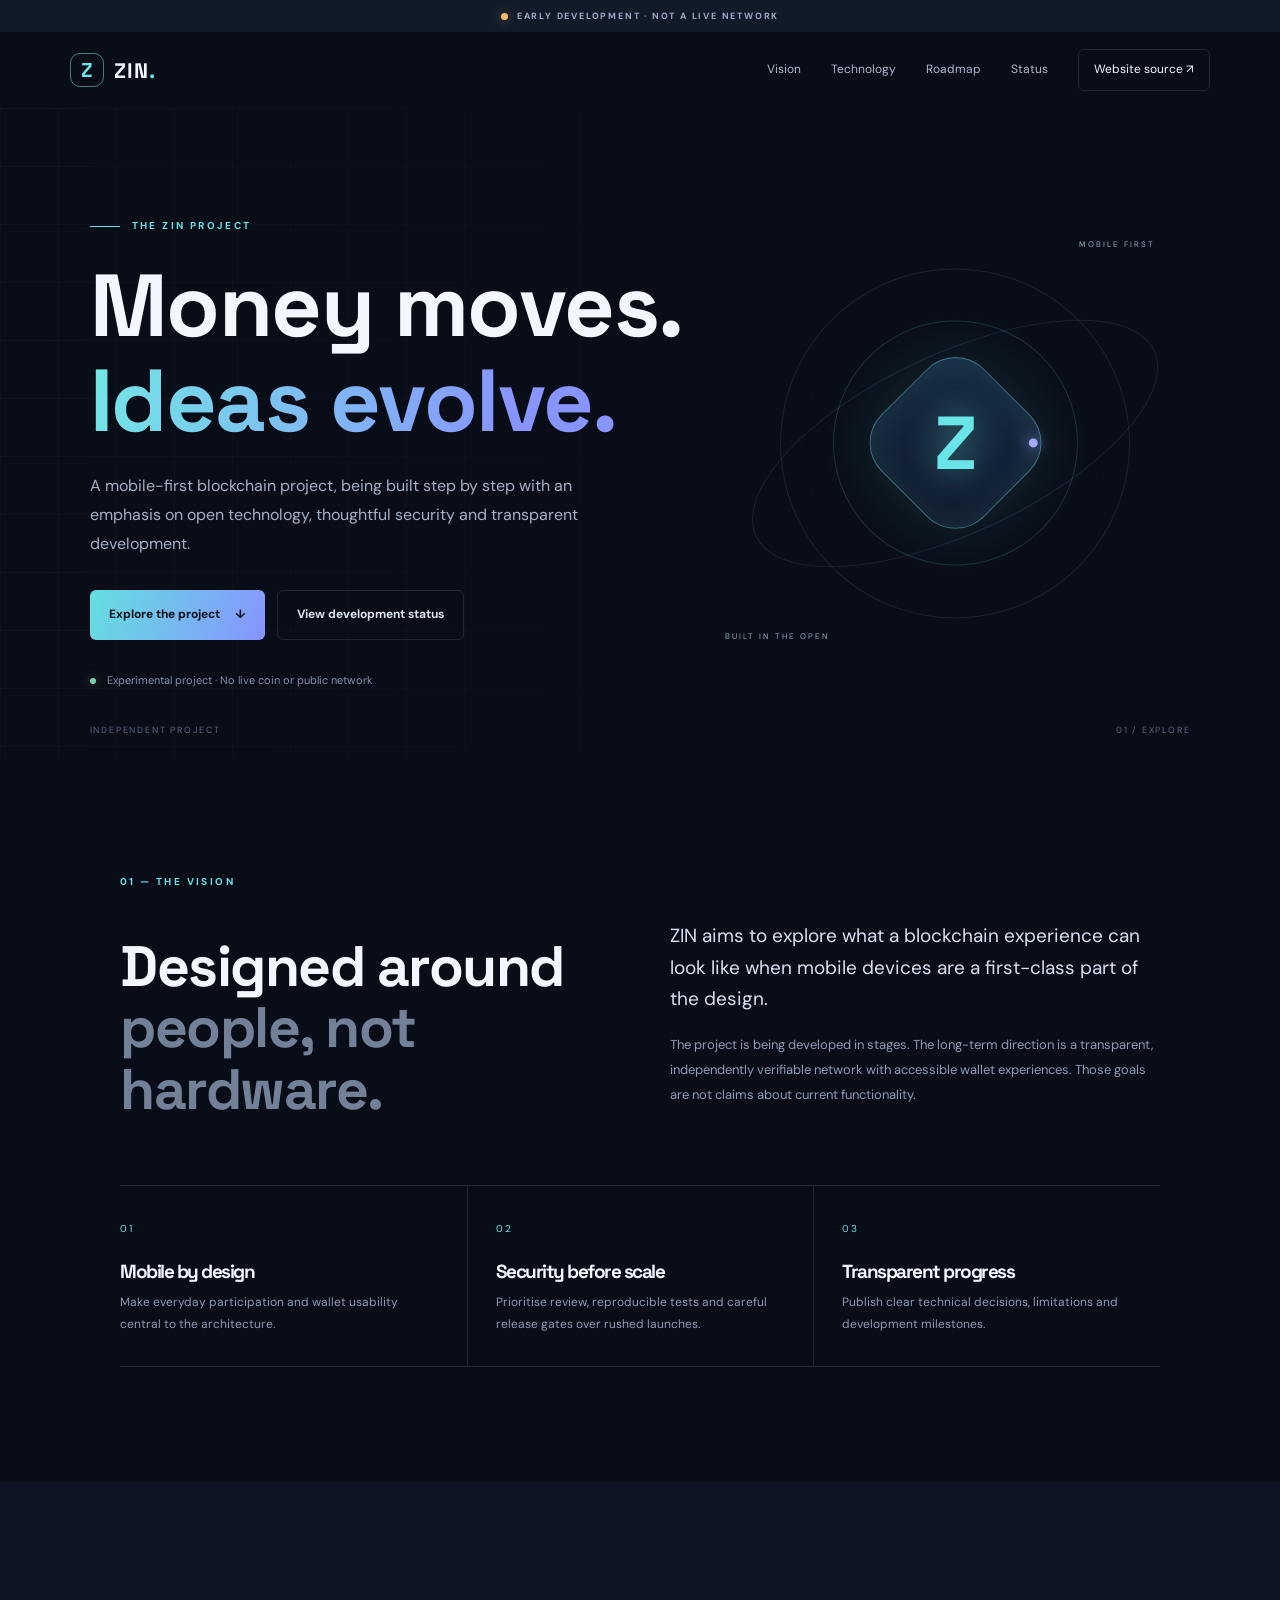
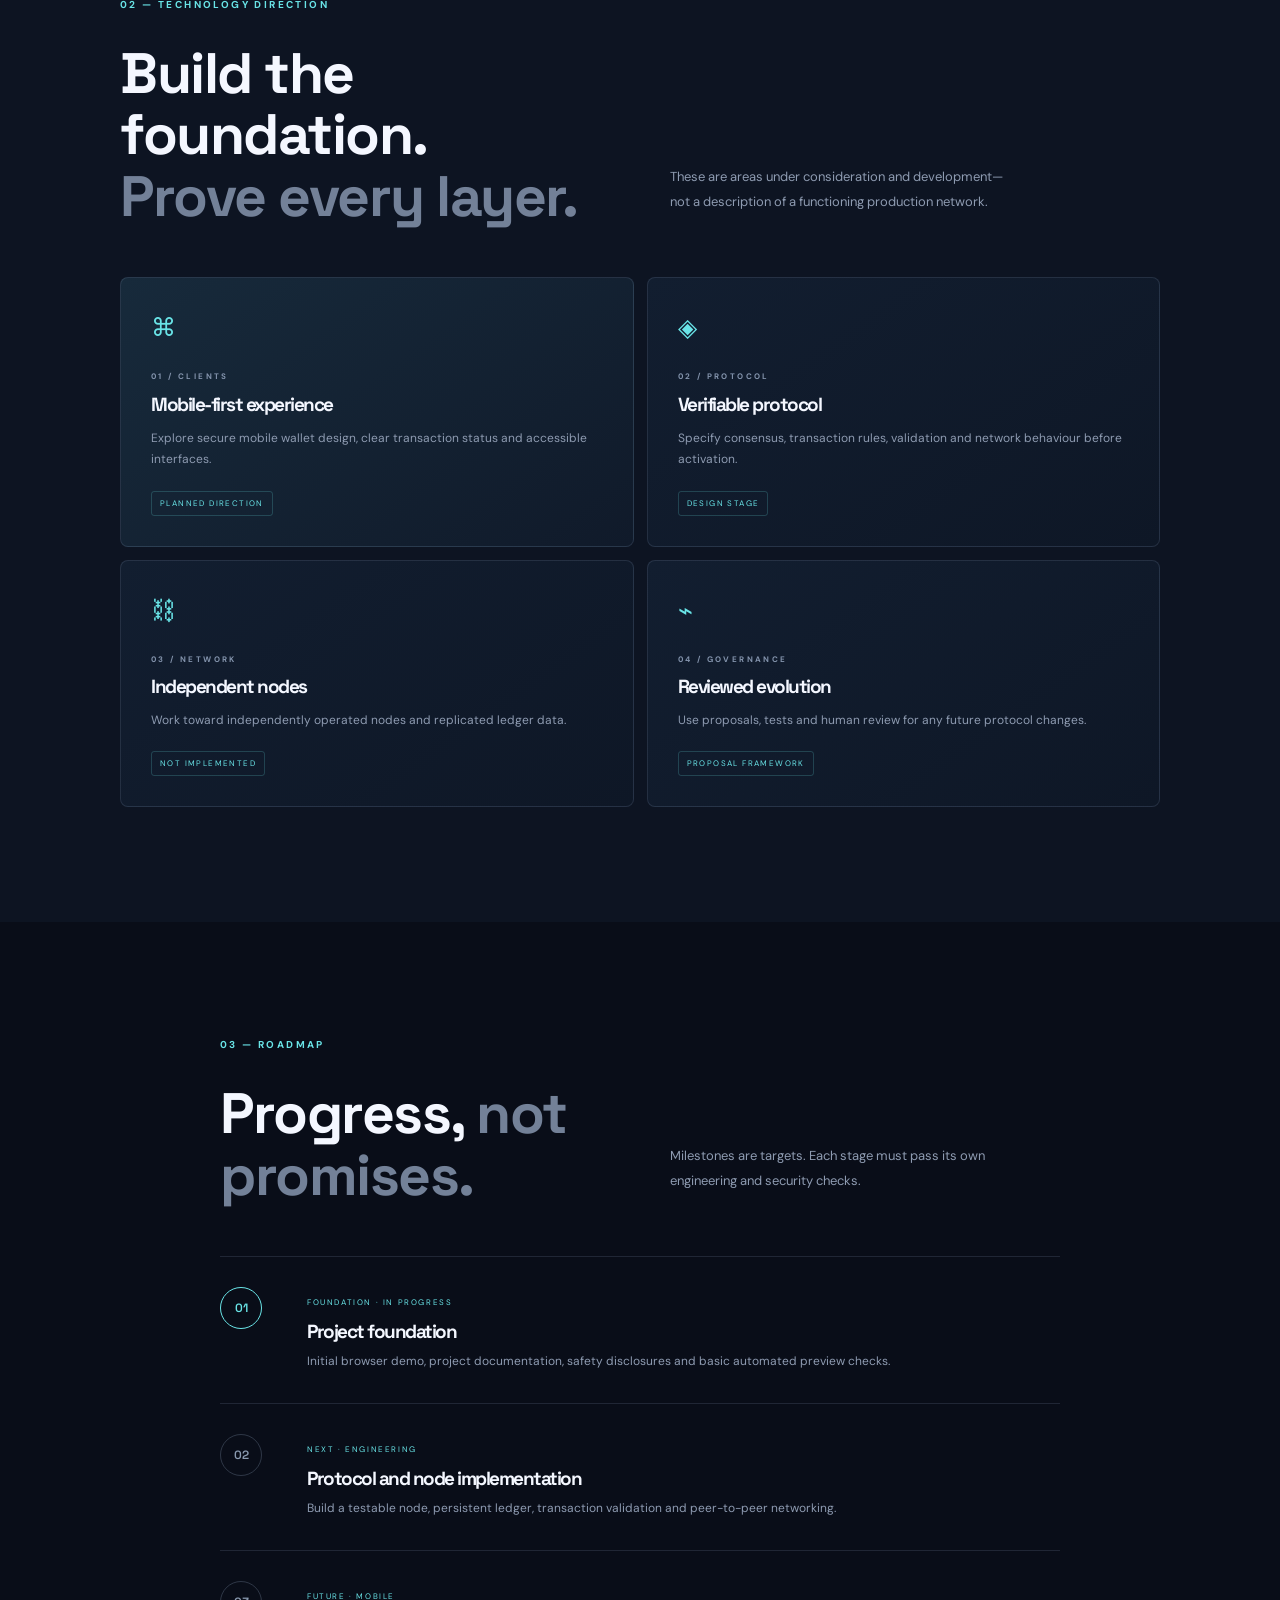
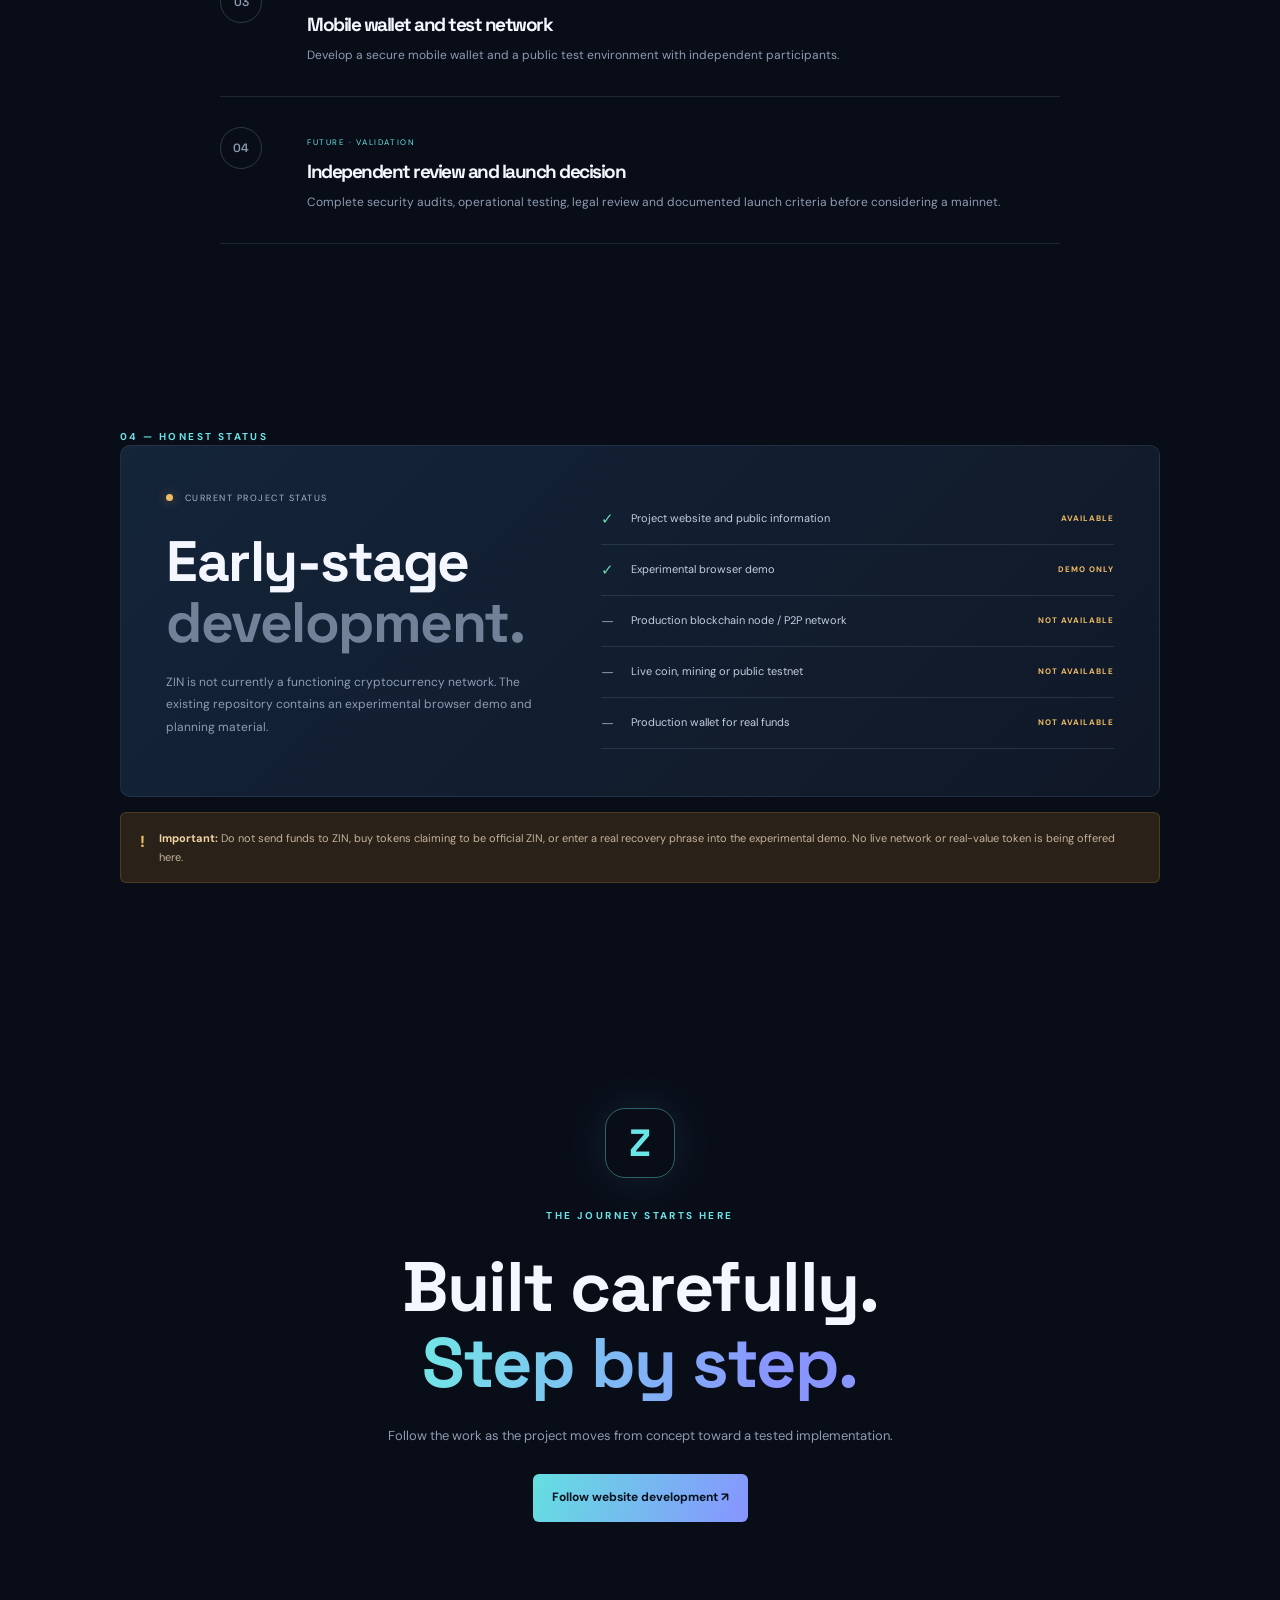
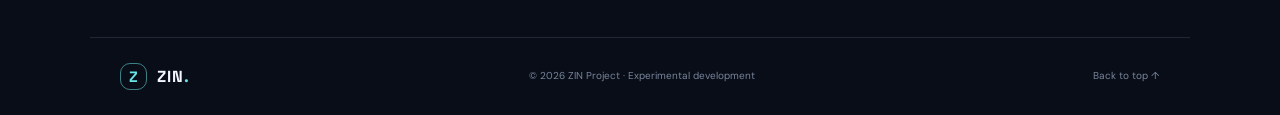
==== index.html @ 290f03d1 "Improve SEO metadata and social previews" ====
<!doctype html>
<html lang="en">
<head>
  <meta charset="utf-8">
  <meta name="viewport" content="width=device-width, initial-scale=1">
  <meta name="theme-color" content="#090d18">
  <meta name="description" content="ZIN is an experimental, mobile-first blockchain project. Explore its vision, proposed protocol direction, roadmap and development status.">
  <link rel="canonical" href="https://selvaganapathir.github.io/Zin-website/">
  <meta property="og:type" content="website">
  <meta property="og:site_name" content="ZIN Project">
  <meta property="og:title" content="ZIN — A mobile-first blockchain project">
  <meta property="og:description" content="Explore the vision, technical direction, roadmap and current development status of the experimental ZIN blockchain project.">
  <meta property="og:url" content="https://selvaganapathir.github.io/Zin-website/">
  <meta name="twitter:card" content="summary">
  <meta name="twitter:title" content="ZIN — A mobile-first blockchain project">
  <meta name="twitter:description" content="An experimental, mobile-first blockchain project built step by step with transparent development.">
  <script type="application/ld+json">
  {
    "@context": "https://schema.org",
    "@type": "WebSite",
    "name": "ZIN Project",
    "url": "https://selvaganapathir.github.io/Zin-website/",
    "description": "An experimental, mobile-first blockchain project. Explore its vision, technical direction, roadmap and development status."
  }
  </script>
  <title>ZIN — A mobile-first blockchain project</title>
  <link rel="icon" href="assets/favicon.svg" type="image/svg+xml">
  <link rel="preconnect" href="https://fonts.googleapis.com">
  <link rel="preconnect" href="https://fonts.gstatic.com" crossorigin>
  <link href="https://fonts.googleapis.com/css2?family=DM+Sans:wght@400;500;600;700&family=Space+Grotesk:wght@400;500;600;700&display=swap" rel="stylesheet">
  <link rel="stylesheet" href="styles.css">
</head>
<body>
  <div class="announcement"><span class="pulse"></span> EARLY DEVELOPMENT · NOT A LIVE NETWORK</div>
  <header class="site-header">
    <a class="brand" href="#home" aria-label="ZIN home"><span class="brand-mark">Z</span><span>ZIN<span class="brand-dot">.</span></span></a>
    <button class="menu-toggle" aria-label="Toggle navigation" aria-expanded="false">☰</button>
    <nav class="nav" aria-label="Main navigation">
      <a href="#vision">Vision</a><a href="#technology">Technology</a><a href="#roadmap">Roadmap</a><a href="#status">Status</a>
      <a class="nav-cta" href="https://github.com/selvaganapathir/Zin-website" target="_blank" rel="noopener">Website source ↗</a>
    </nav>
  </header>

  <main>
    <section class="hero" id="home">
      <div class="hero-grid"></div>
      <div class="hero-content">
        <div class="eyebrow"><span class="eyebrow-line"></span> THE ZIN PROJECT</div>
        <h1>Money moves.<br><span class="gradient-text">Ideas evolve.</span></h1>
        <p class="hero-copy">A mobile-first blockchain project, being built step by step with an emphasis on open technology, thoughtful security and transparent development.</p>
        <div class="hero-actions"><a class="button button-primary" href="#vision">Explore the project <span>↓</span></a><a class="button button-ghost" href="#status">View development status</a></div>
        <div class="hero-note"><span class="status-dot"></span> Experimental project · No live coin or public network</div>
      </div>
      <div class="hero-art" aria-hidden="true">
        <div class="orbit orbit-one"></div><div class="orbit orbit-two"></div><div class="orbit orbit-three"></div>
        <div class="core"><span>Z</span><i></i></div>
        <div class="orbit-label label-top">MOBILE FIRST</div><div class="orbit-label label-bottom">BUILT IN THE OPEN</div>
      </div>
      <div class="hero-bottom"><span>INDEPENDENT PROJECT</span><span>01 / EXPLORE</span></div>
    </section>

    <section class="intro section" id="vision">
      <div class="section-kicker">01 — THE VISION</div>
      <div class="intro-layout"><h2>Designed around<br><span class="muted">people, not hardware.</span></h2><div><p class="lead">ZIN aims to explore what a blockchain experience can look like when mobile devices are a first-class part of the design.</p><p class="body-copy">The project is being developed in stages. The long-term direction is a transparent, independently verifiable network with accessible wallet experiences. Those goals are not claims about current functionality.</p></div></div>
      <div class="principles">
        <article class="principle"><span class="number">01</span><h3>Mobile by design</h3><p>Make everyday participation and wallet usability central to the architecture.</p></article>
        <article class="principle"><span class="number">02</span><h3>Security before scale</h3><p>Prioritise review, reproducible tests and careful release gates over rushed launches.</p></article>
        <article class="principle"><span class="number">03</span><h3>Transparent progress</h3><p>Publish clear technical decisions, limitations and development milestones.</p></article>
      </div>
    </section>

    <section class="technology section" id="technology">
      <div class="section-kicker">02 — TECHNOLOGY DIRECTION</div>
      <div class="section-heading"><h2>Build the foundation.<br><span class="muted">Prove every layer.</span></h2><p>These are areas under consideration and development—not a description of a functioning production network.</p></div>
      <div class="tech-grid">
        <article class="tech-card tech-feature"><div class="card-icon">⌘</div><div class="card-tag">01 / CLIENTS</div><h3>Mobile-first experience</h3><p>Explore secure mobile wallet design, clear transaction status and accessible interfaces.</p><span class="card-status">PLANNED DIRECTION</span></article>
        <article class="tech-card"><div class="card-icon">◈</div><div class="card-tag">02 / PROTOCOL</div><h3>Verifiable protocol</h3><p>Specify consensus, transaction rules, validation and network behaviour before activation.</p><span class="card-status">DESIGN STAGE</span></article>
        <article class="tech-card"><div class="card-icon">⛓</div><div class="card-tag">03 / NETWORK</div><h3>Independent nodes</h3><p>Work toward independently operated nodes and replicated ledger data.</p><span class="card-status">NOT IMPLEMENTED</span></article>
        <article class="tech-card"><div class="card-icon">⌁</div><div class="card-tag">04 / GOVERNANCE</div><h3>Reviewed evolution</h3><p>Use proposals, tests and human review for any future protocol changes.</p><span class="card-status">PROPOSAL FRAMEWORK</span></article>
      </div>
    </section>

    <section class="roadmap section" id="roadmap">
      <div class="section-kicker">03 — ROADMAP</div>
      <div class="section-heading"><h2>Progress, <span class="muted">not promises.</span></h2><p>Milestones are targets. Each stage must pass its own engineering and security checks.</p></div>
      <div class="timeline">
        <article class="milestone done"><div class="milestone-marker">01</div><div class="milestone-content"><span class="milestone-state">FOUNDATION · IN PROGRESS</span><h3>Project foundation</h3><p>Initial browser demo, project documentation, safety disclosures and basic automated preview checks.</p></div></article>
        <article class="milestone"><div class="milestone-marker">02</div><div class="milestone-content"><span class="milestone-state">NEXT · ENGINEERING</span><h3>Protocol and node implementation</h3><p>Build a testable node, persistent ledger, transaction validation and peer-to-peer networking.</p></div></article>
        <article class="milestone"><div class="milestone-marker">03</div><div class="milestone-content"><span class="milestone-state">FUTURE · MOBILE</span><h3>Mobile wallet and test network</h3><p>Develop a secure mobile wallet and a public test environment with independent participants.</p></div></article>
        <article class="milestone"><div class="milestone-marker">04</div><div class="milestone-content"><span class="milestone-state">FUTURE · VALIDATION</span><h3>Independent review and launch decision</h3><p>Complete security audits, operational testing, legal review and documented launch criteria before considering a mainnet.</p></div></article>
      </div>
    </section>

    <section class="status-section section" id="status">
      <div class="section-kicker">04 — HONEST STATUS</div>
      <div class="status-panel"><div><div class="status-label"><span class="status-dot"></span> CURRENT PROJECT STATUS</div><h2>Early-stage<br><span class="muted">development.</span></h2><p>ZIN is not currently a functioning cryptocurrency network. The existing repository contains an experimental browser demo and planning material.</p></div><div class="status-list"><div><span class="status-icon yes">✓</span><span>Project website and public information</span><b>AVAILABLE</b></div><div><span class="status-icon yes">✓</span><span>Experimental browser demo</span><b>DEMO ONLY</b></div><div><span class="status-icon no">—</span><span>Production blockchain node / P2P network</span><b>NOT AVAILABLE</b></div><div><span class="status-icon no">—</span><span>Live coin, mining or public testnet</span><b>NOT AVAILABLE</b></div><div><span class="status-icon no">—</span><span>Production wallet for real funds</span><b>NOT AVAILABLE</b></div></div></div>
      <div class="warning"><span>!</span><p><strong>Important:</strong> Do not send funds to ZIN, buy tokens claiming to be official ZIN, or enter a real recovery phrase into the experimental demo. No live network or real-value token is being offered here.</p></div>
    </section>

    <section class="closing section"><div class="closing-orb">Z</div><div class="section-kicker">THE JOURNEY STARTS HERE</div><h2>Built carefully.<br><span class="gradient-text">Step by step.</span></h2><p>Follow the work as the project moves from concept toward a tested implementation.</p><a class="button button-primary" href="https://github.com/selvaganapathir/Zin-website" target="_blank" rel="noopener">Follow website development ↗</a></section>
  </main>
  <footer class="footer"><a class="brand" href="#home"><span class="brand-mark">Z</span><span>ZIN<span class="brand-dot">.</span></span></a><span>© <span id="year"></span> ZIN Project · Experimental development</span><a href="#home">Back to top ↑</a></footer>
  <script src="script.js"></script>
</body>
</html>
---- styles.css ----
:root{--bg:#090d18;--panel:#101827;--panel2:#131f31;--text:#f4f7ff;--muted:#8e9bb1;--line:rgba(172,193,226,.14);--cyan:#69e4e7;--blue:#7b8dff;--font:'DM Sans',sans-serif;--display:'Space Grotesk',sans-serif}*{box-sizing:border-box}html{scroll-behavior:smooth;scroll-padding-top:90px}body{margin:0;background:var(--bg);color:var(--text);font-family:var(--font);line-height:1.6}a{color:inherit;text-decoration:none}.announcement{height:32px;display:flex;justify-content:center;align-items:center;gap:9px;background:#101b2a;color:#9eacc2;font-size:9px;letter-spacing:1.8px;font-weight:700}.pulse,.status-dot{display:inline-block;width:7px;height:7px;border-radius:50%;background:#f0bd65;box-shadow:0 0 12px #f0bd6570}.site-header{height:76px;max-width:1200px;margin:auto;padding:0 30px;display:flex;align-items:center;justify-content:space-between;position:relative;z-index:5}.brand{display:flex;align-items:center;gap:10px;font:700 21px var(--display);letter-spacing:1px}.brand-mark{display:grid;place-items:center;width:34px;height:34px;border:1px solid #69e4e788;border-radius:10px;color:var(--cyan);font-size:20px}.brand-dot{color:var(--cyan)}.nav{display:flex;align-items:center;gap:30px;font-size:12px;color:#aeb9cb}.nav a:hover,.footer a:hover{color:var(--cyan)}.nav .nav-cta{border:1px solid var(--line);padding:10px 15px;border-radius:6px;color:var(--text)}.menu-toggle{display:none;background:none;border:0;color:white;font-size:24px}.hero{min-height:650px;max-width:1440px;margin:auto;padding:110px max(7vw,35px) 70px;position:relative;overflow:hidden;display:flex;align-items:center}.hero-grid{position:absolute;inset:0;background-image:linear-gradient(rgba(117,145,188,.045) 1px,transparent 1px),linear-gradient(90deg,rgba(117,145,188,.045) 1px,transparent 1px);background-size:58px 58px;mask-image:linear-gradient(to right,black,transparent 85%)}.hero-content{position:relative;z-index:2;max-width:610px}.eyebrow,.section-kicker,.card-tag{font-size:10px;letter-spacing:2.4px;font-weight:700;color:var(--cyan)}.eyebrow{display:flex;align-items:center;gap:12px}.eyebrow-line{width:30px;height:1px;background:var(--cyan)}h1,h2,h3,p{margin-top:0}h1,h2,h3{font-family:var(--display);line-height:1.08;letter-spacing:-1.5px}h1{font-size:clamp(54px,7vw,88px);margin:24px 0}.gradient-text{background:linear-gradient(100deg,#72e7e5,#8995ff 80%);-webkit-background-clip:text;background-clip:text;color:transparent}.hero-copy{max-width:510px;color:#a5b1c4;font-size:16px;line-height:1.8}.hero-actions{display:flex;gap:12px;flex-wrap:wrap;margin:32px 0}.button{display:inline-flex;align-items:center;gap:15px;padding:14px 19px;border-radius:6px;font-size:12px;font-weight:700;transition:.2s}.button-primary{background:linear-gradient(110deg,#64dfe0,#8794ff);color:#07111d}.button-primary:hover{transform:translateY(-2px);box-shadow:0 9px 30px #68e1e533}.button-ghost{border:1px solid var(--line);color:#dce5f4}.hero-note{color:#8290a7;font-size:11px}.hero-note .status-dot{width:6px;height:6px;margin-right:8px;background:#71d7ad}.hero-art{position:absolute;width:470px;height:470px;right:7%;top:50%;transform:translateY(-48%);display:grid;place-items:center}.orbit{position:absolute;border:1px solid #7e9ac326;border-radius:50%;transform:rotate(-25deg)}.orbit-one{width:440px;height:180px}.orbit-two{width:350px;height:350px}.orbit-three{width:245px;height:245px;border-color:#6ce1e52b}.core{width:145px;height:145px;border-radius:40px;display:grid;place-items:center;background:linear-gradient(145deg,#172b43,#101a2b);border:1px solid #79e6e766;box-shadow:0 0 80px #5adfe526,inset 0 0 35px #6bdce21b;transform:rotate(45deg)}.core span{font:700 75px var(--display);color:var(--cyan);transform:rotate(-45deg);text-shadow:0 0 35px #69e4e788}.core i{position:absolute;width:9px;height:9px;border-radius:50%;background:#a5aaff;right:12px;top:12px;box-shadow:0 0 15px #a5aaff}.orbit-label{position:absolute;font-size:8px;letter-spacing:2px;color:#8eabc0}.label-top{top:30px;right:35px}.label-bottom{bottom:35px;left:5px}.hero-bottom{position:absolute;bottom:22px;left:7%;right:7%;display:flex;justify-content:space-between;color:#58677e;font-size:9px;letter-spacing:1.8px}.section{max-width:1100px;margin:auto;padding:115px 30px}.intro-layout,.section-heading{display:grid;grid-template-columns:1fr 1fr;gap:60px;align-items:end;margin:30px 0 65px}h2{font-size:clamp(37px,5vw,57px);margin-bottom:0}.muted{color:#738198}.lead{font-size:19px;color:#d7e1f1;line-height:1.65}.body-copy,.section-heading p{font-size:13px;color:var(--muted);line-height:1.9}.principles{display:grid;grid-template-columns:repeat(3,1fr);border-top:1px solid var(--line);border-bottom:1px solid var(--line)}.principle{padding:28px 28px 30px 0}.principle+.principle{border-left:1px solid var(--line);padding-left:28px}.number{font-size:10px;color:var(--cyan);letter-spacing:2px}.principle h3,.tech-card h3,.milestone h3{font-size:19px;margin:22px 0 10px}.principle p,.tech-card p,.milestone p{font-size:12px;color:var(--muted);line-height:1.8;margin:0}.technology{max-width:none;background:#0d1422;padding-left:max(calc((100% - 1040px)/2),30px);padding-right:max(calc((100% - 1040px)/2),30px)}.tech-grid{display:grid;grid-template-columns:repeat(2,1fr);gap:13px}.tech-card{padding:30px;background:linear-gradient(145deg,#121e30,#0e1726);border:1px solid var(--line);border-radius:8px;min-height:225px}.tech-feature{background:linear-gradient(145deg,#172a3b,#101a2a)}.card-icon{font-size:25px;color:var(--cyan);margin-bottom:22px}.card-tag{font-size:8px;color:#8494ad}.tech-card h3{margin:12px 0}.card-status{display:inline-block;margin-top:20px;font-size:8px;letter-spacing:1.4px;color:var(--cyan);border:1px solid #69e4e733;padding:5px 8px;border-radius:3px}.roadmap{max-width:900px}.section-heading{margin-bottom:50px}.section-heading p{max-width:340px}.timeline{border-top:1px solid var(--line)}.milestone{display:grid;grid-template-columns:65px 1fr;gap:22px;padding:30px 0;border-bottom:1px solid var(--line)}.milestone-marker{width:42px;height:42px;border:1px solid #66758c66;border-radius:50%;display:grid;place-items:center;font:600 12px var(--display);color:#8a9ab0}.milestone.done .milestone-marker{border-color:#69e4e7;color:var(--cyan)}.milestone-state{font-size:8px;letter-spacing:1.6px;color:var(--cyan)}.milestone h3{margin:9px 0}.status-section{padding-top:70px}.status-panel{display:grid;grid-template-columns:.85fr 1.15fr;gap:55px;background:linear-gradient(135deg,#142439,#101827);border:1px solid #8aa5c222;border-radius:10px;padding:45px}.status-label{font-size:9px;letter-spacing:1.5px;color:#a9b6ca}.status-label .status-dot{background:#f0bd65;margin-right:8px}.status-panel h2{margin:25px 0 17px}.status-panel p{font-size:12px;color:var(--muted);line-height:1.9}.status-list{align-self:center}.status-list>div{display:grid;grid-template-columns:20px 1fr auto;align-items:center;gap:10px;padding:13px 0;border-bottom:1px solid var(--line);font-size:11px;color:#c3cee0}.status-list b{font-size:8px;letter-spacing:1px;color:#f0bd65}.status-icon{font-size:15px}.status-icon.yes{color:#71d7ad}.status-icon.no{color:#8290a7}.warning{display:flex;gap:14px;align-items:flex-start;margin-top:15px;padding:16px 19px;background:#2a2118;border:1px solid #d6a65b33;border-radius:6px}.warning>span{color:#f0bd65;font-weight:700}.warning p{font-size:11px;color:#c4b39a;margin:0;line-height:1.7}.warning strong{color:#f1d4a4}.closing{text-align:center;padding-top:110px;padding-bottom:115px;position:relative;overflow:hidden}.closing-orb{width:70px;height:70px;border:1px solid #69e4e766;border-radius:20px;display:grid;place-items:center;margin:0 auto 30px;font:700 38px var(--display);color:var(--cyan);box-shadow:0 0 55px #69e4e71c}.closing h2{font-size:clamp(45px,6vw,70px);margin:25px 0}.closing p{color:var(--muted);font-size:13px;margin-bottom:28px}.footer{border-top:1px solid var(--line);max-width:1100px;margin:auto;padding:25px 30px;display:flex;justify-content:space-between;align-items:center;color:#78869b;font-size:10px}.footer .brand{color:var(--text);font-size:16px}.footer .brand-mark{width:27px;height:27px;font-size:15px}
@media(max-width:800px){.hero{min-height:660px;padding-top:90px}.hero-art{right:-180px;opacity:.38}.hero-content{max-width:570px}.intro-layout,.section-heading{grid-template-columns:1fr;gap:20px}.section-heading{align-items:start}.section-heading p{margin:0}.status-panel{grid-template-columns:1fr;gap:25px}.section{padding-top:85px;padding-bottom:85px}}
@media(max-width:600px){.site-header{height:65px;padding:0 20px}.menu-toggle{display:block}.nav{display:none;position:absolute;top:64px;left:12px;right:12px;padding:20px;background:#111b2b;border:1px solid var(--line);border-radius:8px;flex-direction:column;align-items:stretch;gap:18px}.nav.open{display:flex}.nav .nav-cta{text-align:center}.hero{min-height:630px;padding:80px 23px 65px}.hero-art{right:-250px;top:58%;opacity:.25}.hero-content{max-width:100%}h1{font-size:57px}.hero-copy{font-size:14px}.hero-actions{gap:9px}.button{padding:13px 14px;font-size:11px}.hero-bottom{left:23px;right:23px}.section{padding:75px 22px}.intro-layout{margin-bottom:40px}.principles{grid-template-columns:1fr}.principle,.principle+.principle{padding:23px 0;border-left:0;border-bottom:1px solid var(--line)}.principle:last-child{border-bottom:0}.principle h3{margin:10px 0}.tech-grid{grid-template-columns:1fr}.tech-card{min-height:0;padding:25px}.technology{padding-left:22px;padding-right:22px}.milestone{grid-template-columns:45px 1fr;gap:12px}.milestone-marker{width:36px;height:36px}.status-panel{padding:26px 20px}.status-list>div{grid-template-columns:17px 1fr;gap:8px}.status-list b{grid-column:2}.footer{padding:22px;gap:15px;flex-wrap:wrap}.footer>span{order:3;width:100%}}
@media(prefers-reduced-motion:reduce){html{scroll-behavior:auto}*,*::before,*::after{transition:none!important}}
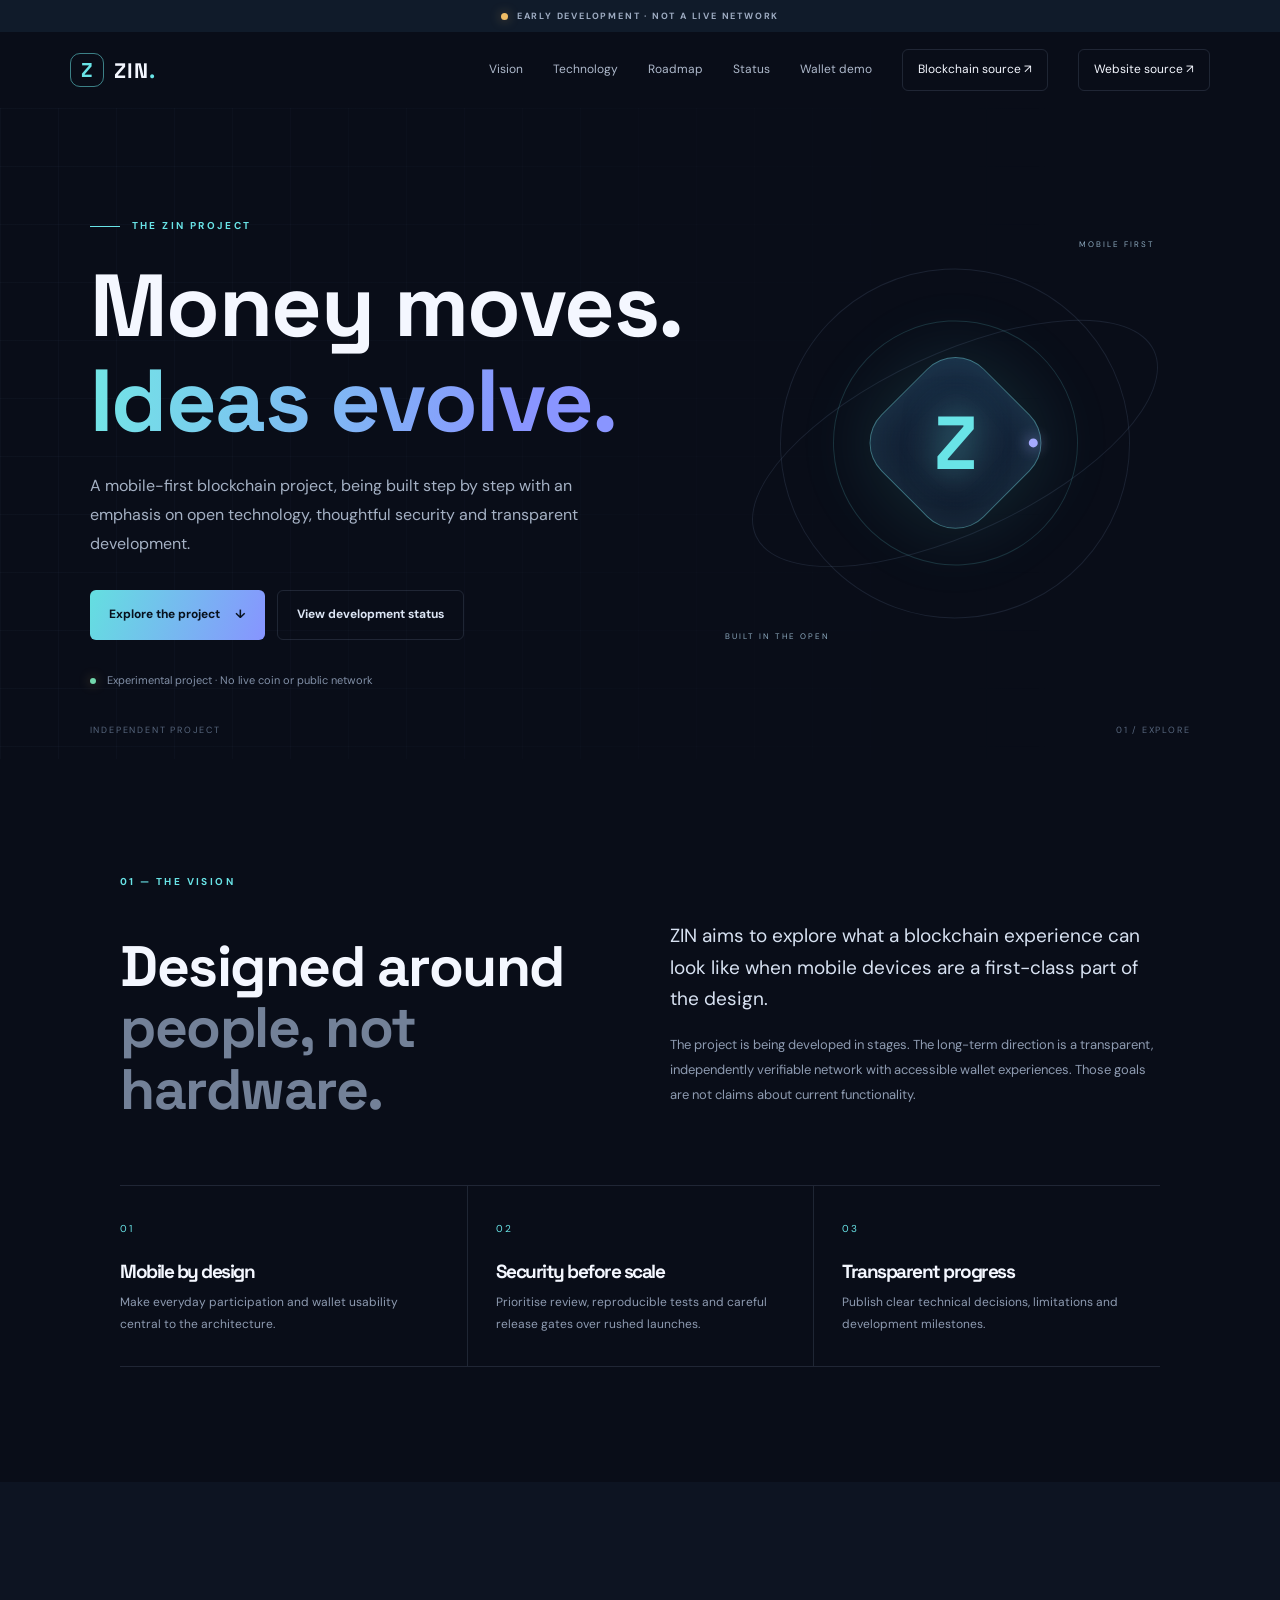
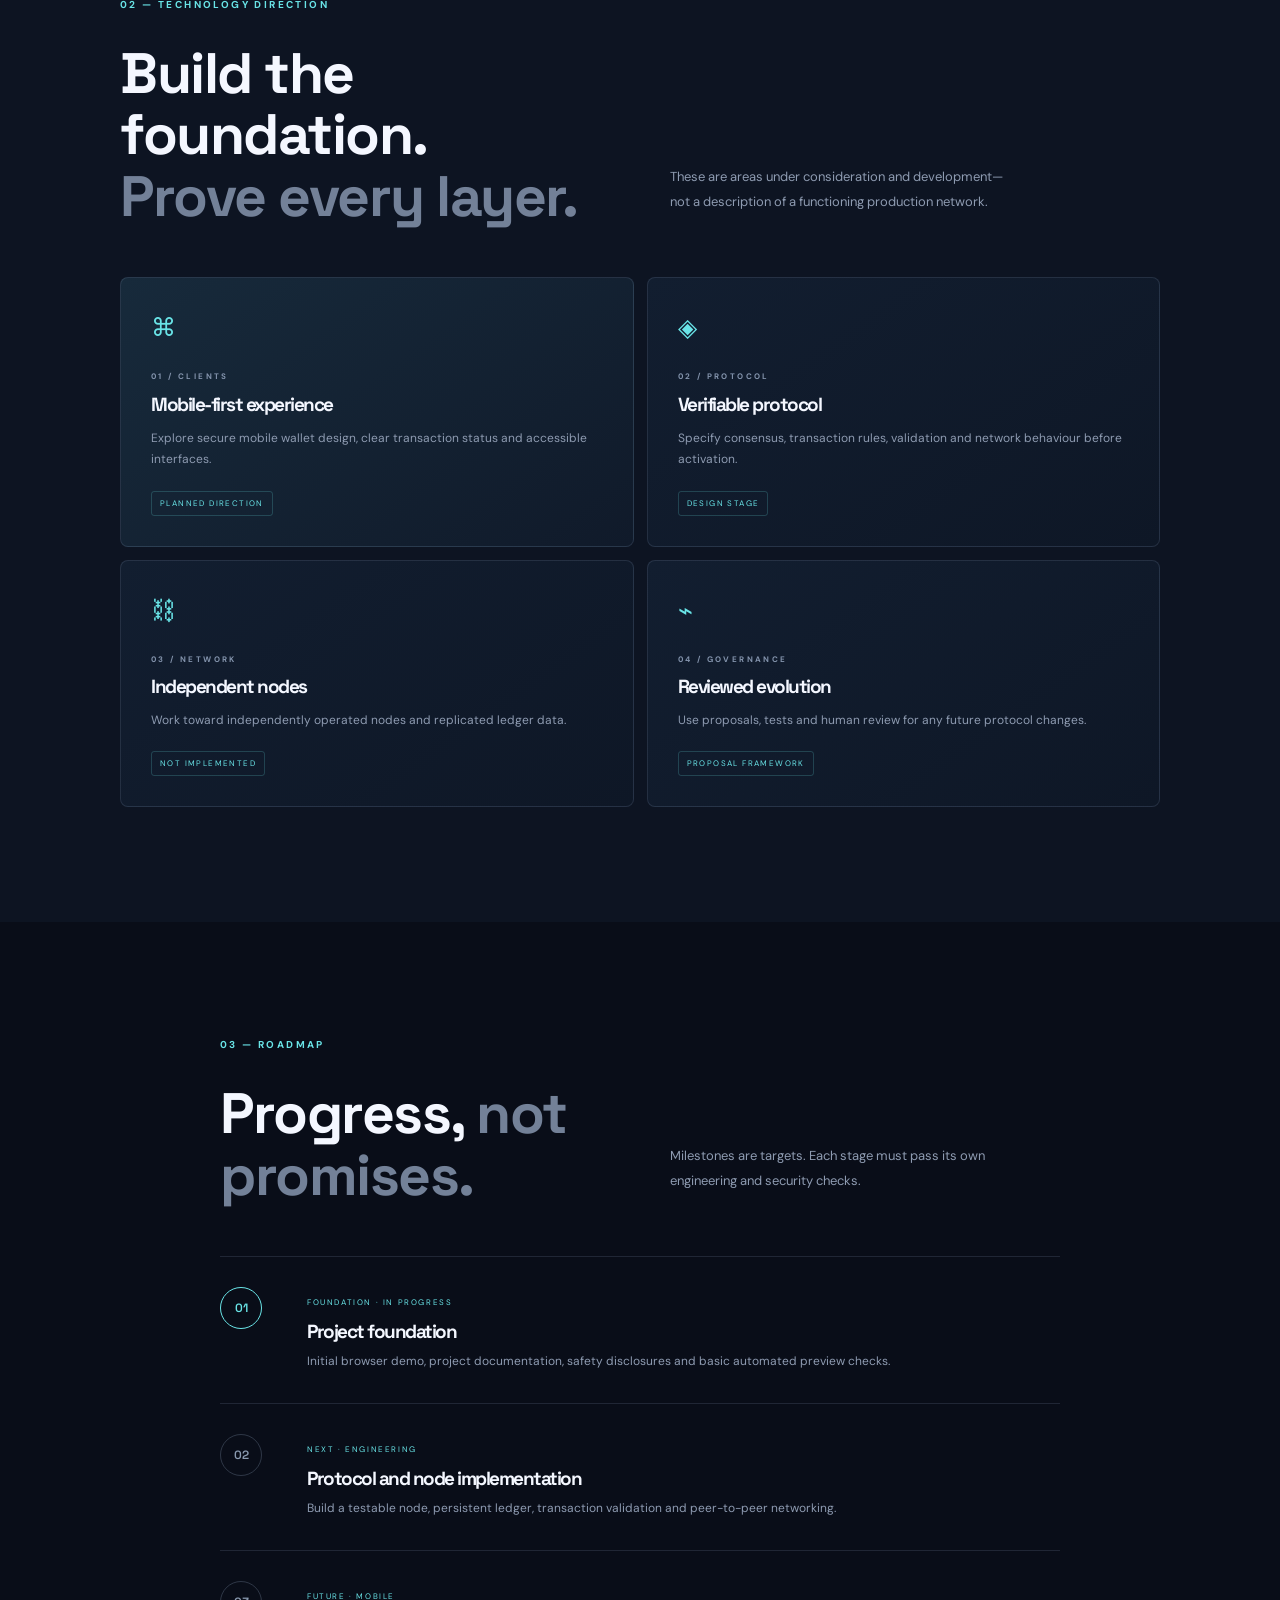
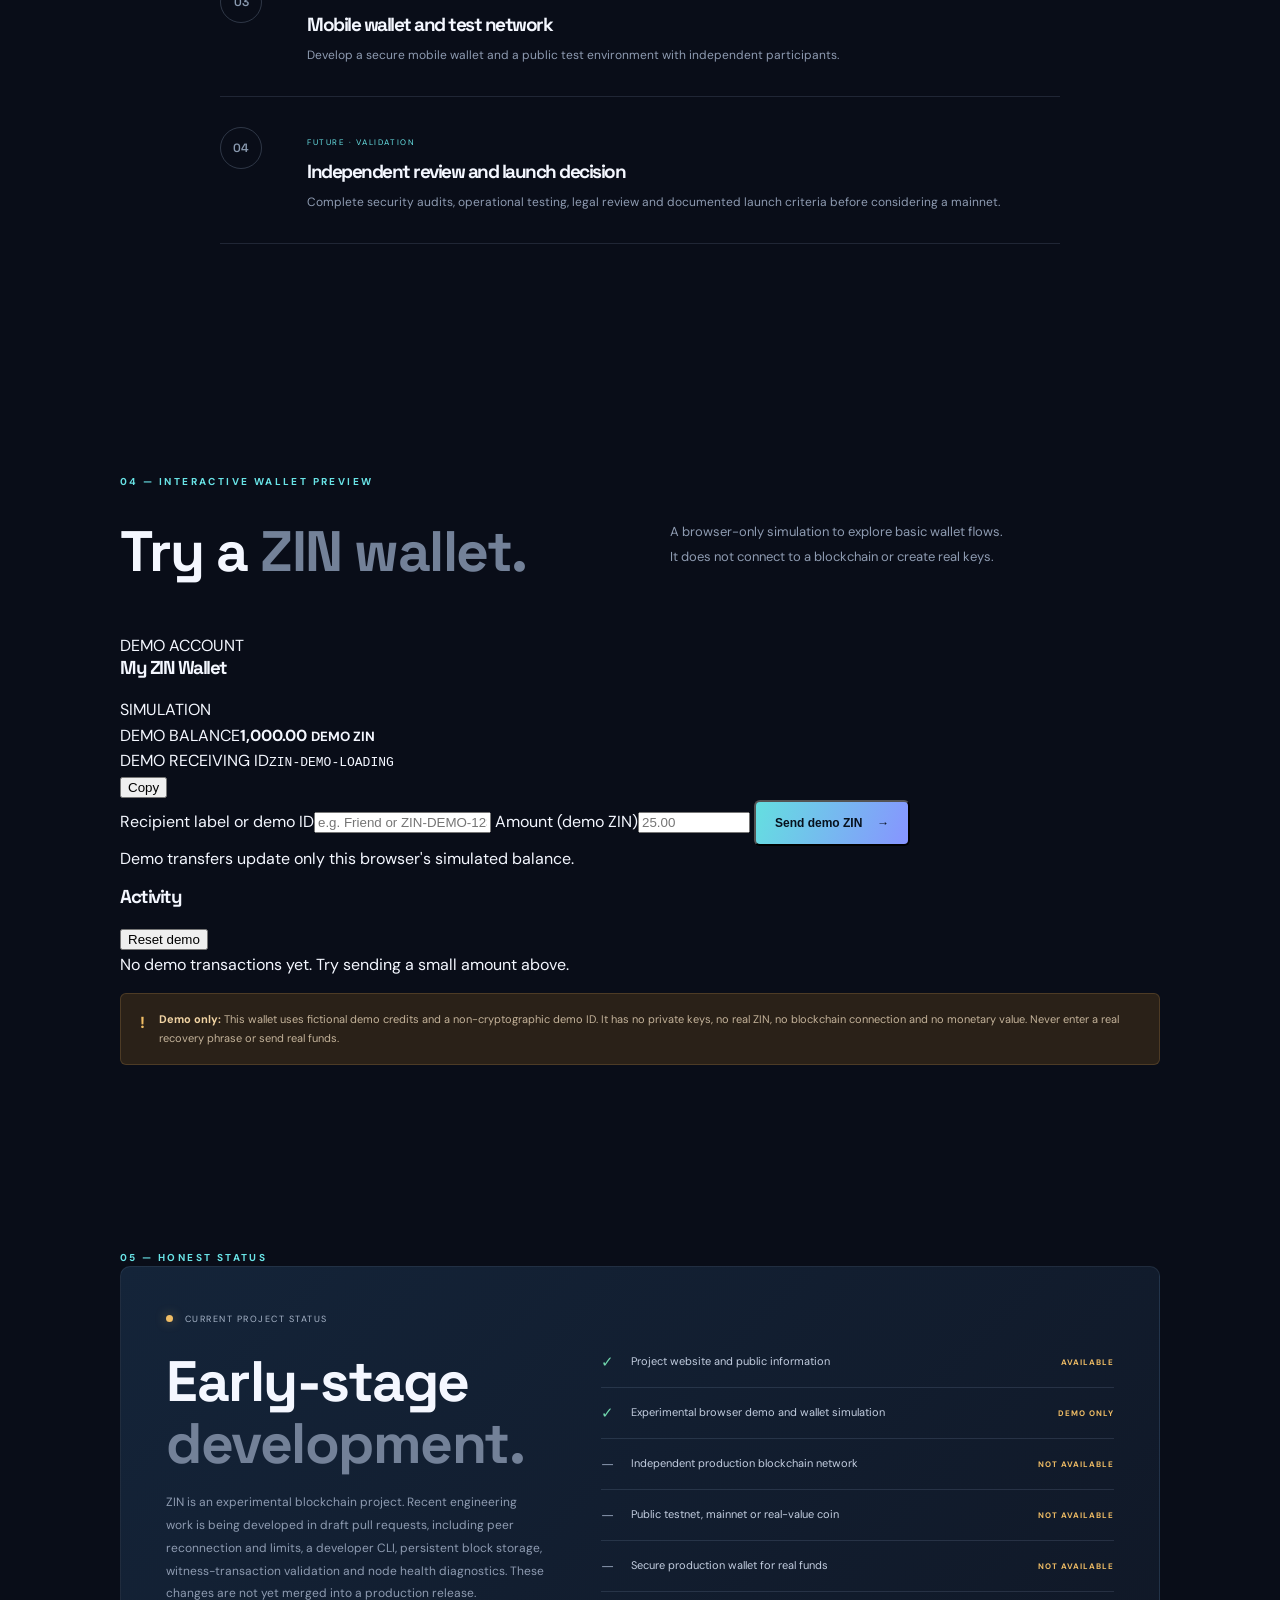
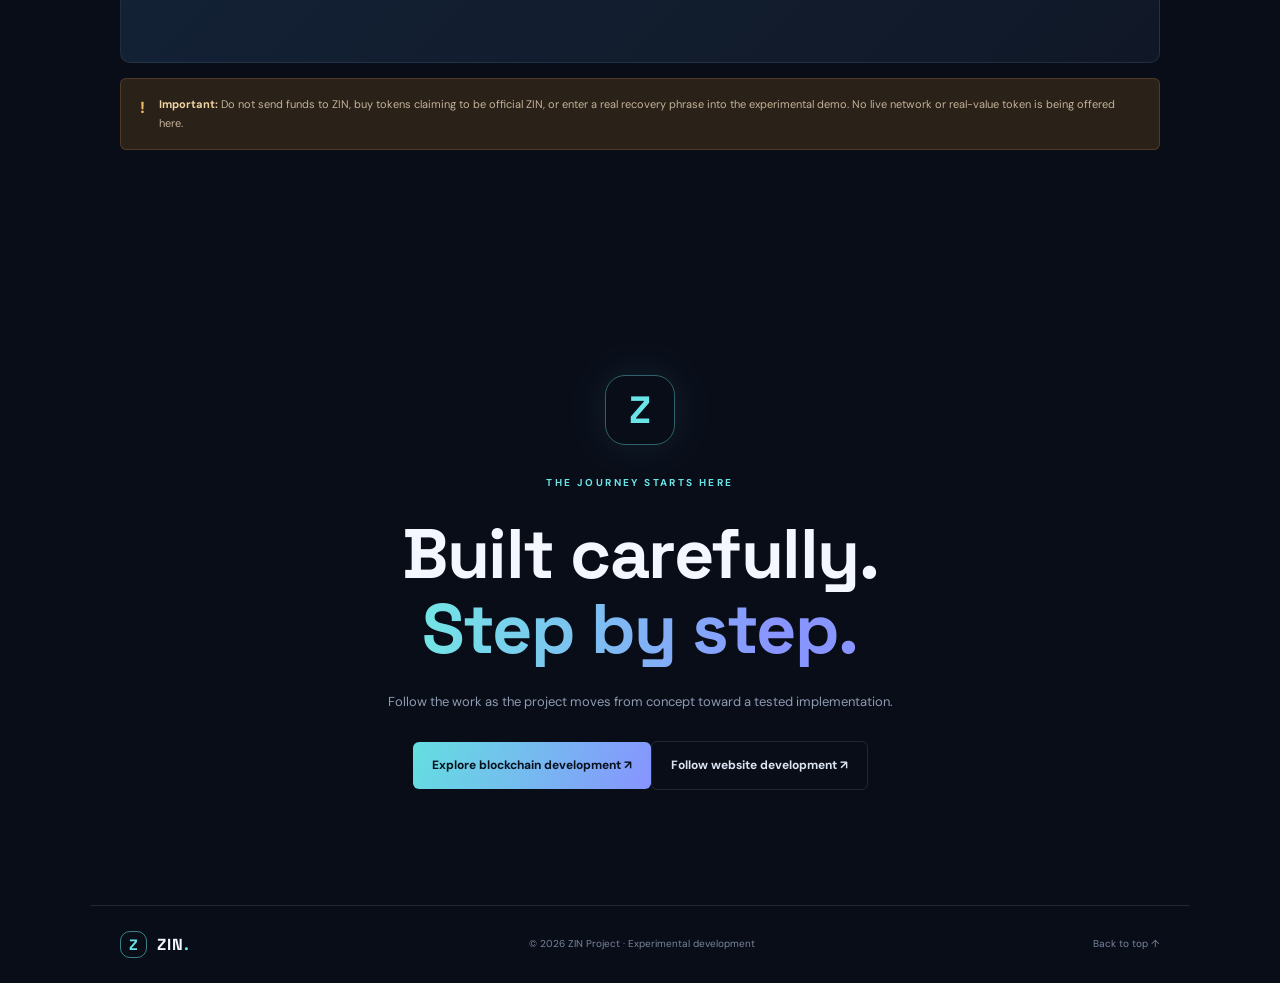
==== commit 59d683c2: "Update ZIN project status and add interactive demo wallet" ====
--- a/index.html
+++ b/index.html
@@ -36,8 +36,8 @@
     <a class="brand" href="#home" aria-label="ZIN home"><span class="brand-mark">Z</span><span>ZIN<span class="brand-dot">.</span></span></a>
     <button class="menu-toggle" aria-label="Toggle navigation" aria-expanded="false">☰</button>
     <nav class="nav" aria-label="Main navigation">
-      <a href="#vision">Vision</a><a href="#technology">Technology</a><a href="#roadmap">Roadmap</a><a href="#status">Status</a>
-      <a class="nav-cta" href="https://github.com/selvaganapathir/Zin-website" target="_blank" rel="noopener">Website source ↗</a>
+      <a href="#vision">Vision</a><a href="#technology">Technology</a><a href="#roadmap">Roadmap</a><a href="#status">Status</a><a href="#wallet">Wallet demo</a>
+      <a class="nav-cta" href="https://github.com/selvaganapathir/zin-blockchain" target="_blank" rel="noopener">Blockchain source ↗</a><a class="nav-cta" href="https://github.com/selvaganapathir/Zin-website" target="_blank" rel="noopener">Website source ↗</a>
     </nav>
   </header>
 
@@ -91,13 +91,33 @@
       </div>
     </section>
 
+    
+    <section class="wallet-section section" id="wallet">
+      <div class="section-kicker">04 — INTERACTIVE WALLET PREVIEW</div>
+      <div class="section-heading"><h2>Try a <span class="muted">ZIN wallet.</span></h2><p>A browser-only simulation to explore basic wallet flows. It does not connect to a blockchain or create real keys.</p></div>
+      <div class="wallet-shell">
+        <div class="wallet-top"><div><span class="wallet-caption">DEMO ACCOUNT</span><h3>My ZIN Wallet</h3></div><span class="demo-pill">SIMULATION</span></div>
+        <div class="wallet-balance"><span>DEMO BALANCE</span><strong id="wallet-balance">1,000.00 <small>DEMO ZIN</small></strong></div>
+        <div class="wallet-address"><div><span>DEMO RECEIVING ID</span><code id="wallet-address">ZIN-DEMO-LOADING</code></div><button type="button" id="copy-address" class="wallet-small-button">Copy</button></div>
+        <form id="wallet-send-form" class="wallet-send">
+          <label for="wallet-recipient">Recipient label or demo ID</label><input id="wallet-recipient" name="recipient" maxlength="48" placeholder="e.g. Friend or ZIN-DEMO-1234" required>
+          <label for="wallet-amount">Amount (demo ZIN)</label><input id="wallet-amount" name="amount" type="number" min="0.01" max="1000000" step="0.01" placeholder="25.00" required>
+          <button class="button button-primary wallet-send-button" type="submit">Send demo ZIN <span>→</span></button>
+          <p id="wallet-message" class="wallet-message" role="status" aria-live="polite">Demo transfers update only this browser's simulated balance.</p>
+        </form>
+        <div class="wallet-history-head"><h3>Activity</h3><button type="button" id="wallet-reset" class="wallet-small-button">Reset demo</button></div>
+        <div id="wallet-history" class="wallet-history"><p class="wallet-empty">No demo transactions yet. Try sending a small amount above.</p></div>
+      </div>
+      <div class="warning wallet-warning"><span>!</span><p><strong>Demo only:</strong> This wallet uses fictional demo credits and a non-cryptographic demo ID. It has no private keys, no real ZIN, no blockchain connection and no monetary value. Never enter a real recovery phrase or send real funds.</p></div>
+    </section>
+
     <section class="status-section section" id="status">
-      <div class="section-kicker">04 — HONEST STATUS</div>
-      <div class="status-panel"><div><div class="status-label"><span class="status-dot"></span> CURRENT PROJECT STATUS</div><h2>Early-stage<br><span class="muted">development.</span></h2><p>ZIN is not currently a functioning cryptocurrency network. The existing repository contains an experimental browser demo and planning material.</p></div><div class="status-list"><div><span class="status-icon yes">✓</span><span>Project website and public information</span><b>AVAILABLE</b></div><div><span class="status-icon yes">✓</span><span>Experimental browser demo</span><b>DEMO ONLY</b></div><div><span class="status-icon no">—</span><span>Production blockchain node / P2P network</span><b>NOT AVAILABLE</b></div><div><span class="status-icon no">—</span><span>Live coin, mining or public testnet</span><b>NOT AVAILABLE</b></div><div><span class="status-icon no">—</span><span>Production wallet for real funds</span><b>NOT AVAILABLE</b></div></div></div>
+      <div class="section-kicker">05 — HONEST STATUS</div>
+      <div class="status-panel"><div><div class="status-label"><span class="status-dot"></span> CURRENT PROJECT STATUS</div><h2>Early-stage<br><span class="muted">development.</span></h2><p>ZIN is an experimental blockchain project. Recent engineering work is being developed in draft pull requests, including peer reconnection and limits, a developer CLI, persistent block storage, witness-transaction validation and node health diagnostics. These changes are not yet merged into a production release.</p></div><div class="status-list"><div><span class="status-icon yes">✓</span><span>Project website and public information</span><b>AVAILABLE</b></div><div><span class="status-icon yes">✓</span><span>Experimental browser demo and wallet simulation</span><b>DEMO ONLY</b></div><div><span class="status-icon no">—</span><span>Independent production blockchain network</span><b>NOT AVAILABLE</b></div><div><span class="status-icon no">—</span><span>Public testnet, mainnet or real-value coin</span><b>NOT AVAILABLE</b></div><div><span class="status-icon no">—</span><span>Secure production wallet for real funds</span><b>NOT AVAILABLE</b></div></div></div>
       <div class="warning"><span>!</span><p><strong>Important:</strong> Do not send funds to ZIN, buy tokens claiming to be official ZIN, or enter a real recovery phrase into the experimental demo. No live network or real-value token is being offered here.</p></div>
     </section>
 
-    <section class="closing section"><div class="closing-orb">Z</div><div class="section-kicker">THE JOURNEY STARTS HERE</div><h2>Built carefully.<br><span class="gradient-text">Step by step.</span></h2><p>Follow the work as the project moves from concept toward a tested implementation.</p><a class="button button-primary" href="https://github.com/selvaganapathir/Zin-website" target="_blank" rel="noopener">Follow website development ↗</a></section>
+    <section class="closing section"><div class="closing-orb">Z</div><div class="section-kicker">THE JOURNEY STARTS HERE</div><h2>Built carefully.<br><span class="gradient-text">Step by step.</span></h2><p>Follow the work as the project moves from concept toward a tested implementation.</p><a class="button button-primary" href="https://github.com/selvaganapathir/zin-blockchain" target="_blank" rel="noopener">Explore blockchain development ↗</a><a class="button button-ghost" href="https://github.com/selvaganapathir/Zin-website" target="_blank" rel="noopener">Follow website development ↗</a></section>
   </main>
   <footer class="footer"><a class="brand" href="#home"><span class="brand-mark">Z</span><span>ZIN<span class="brand-dot">.</span></span></a><span>© <span id="year"></span> ZIN Project · Experimental development</span><a href="#home">Back to top ↑</a></footer>
   <script src="script.js"></script>
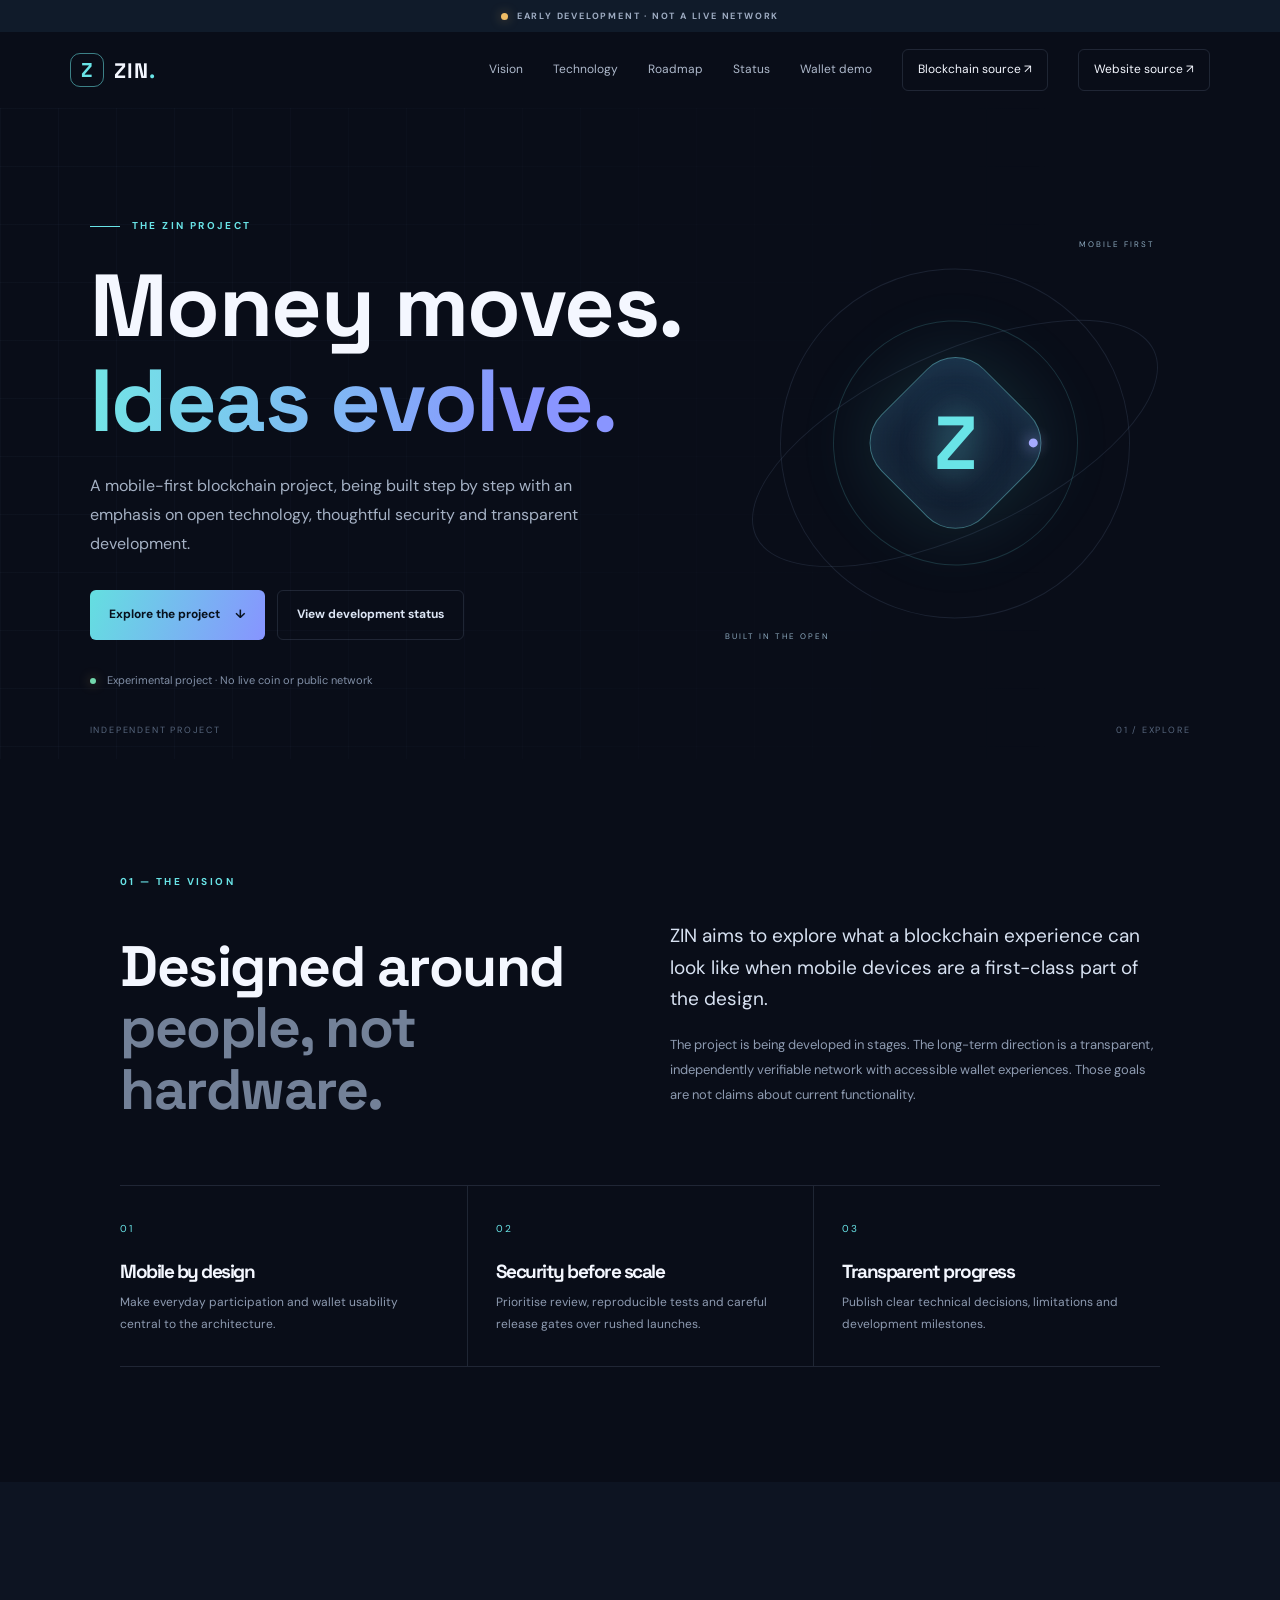
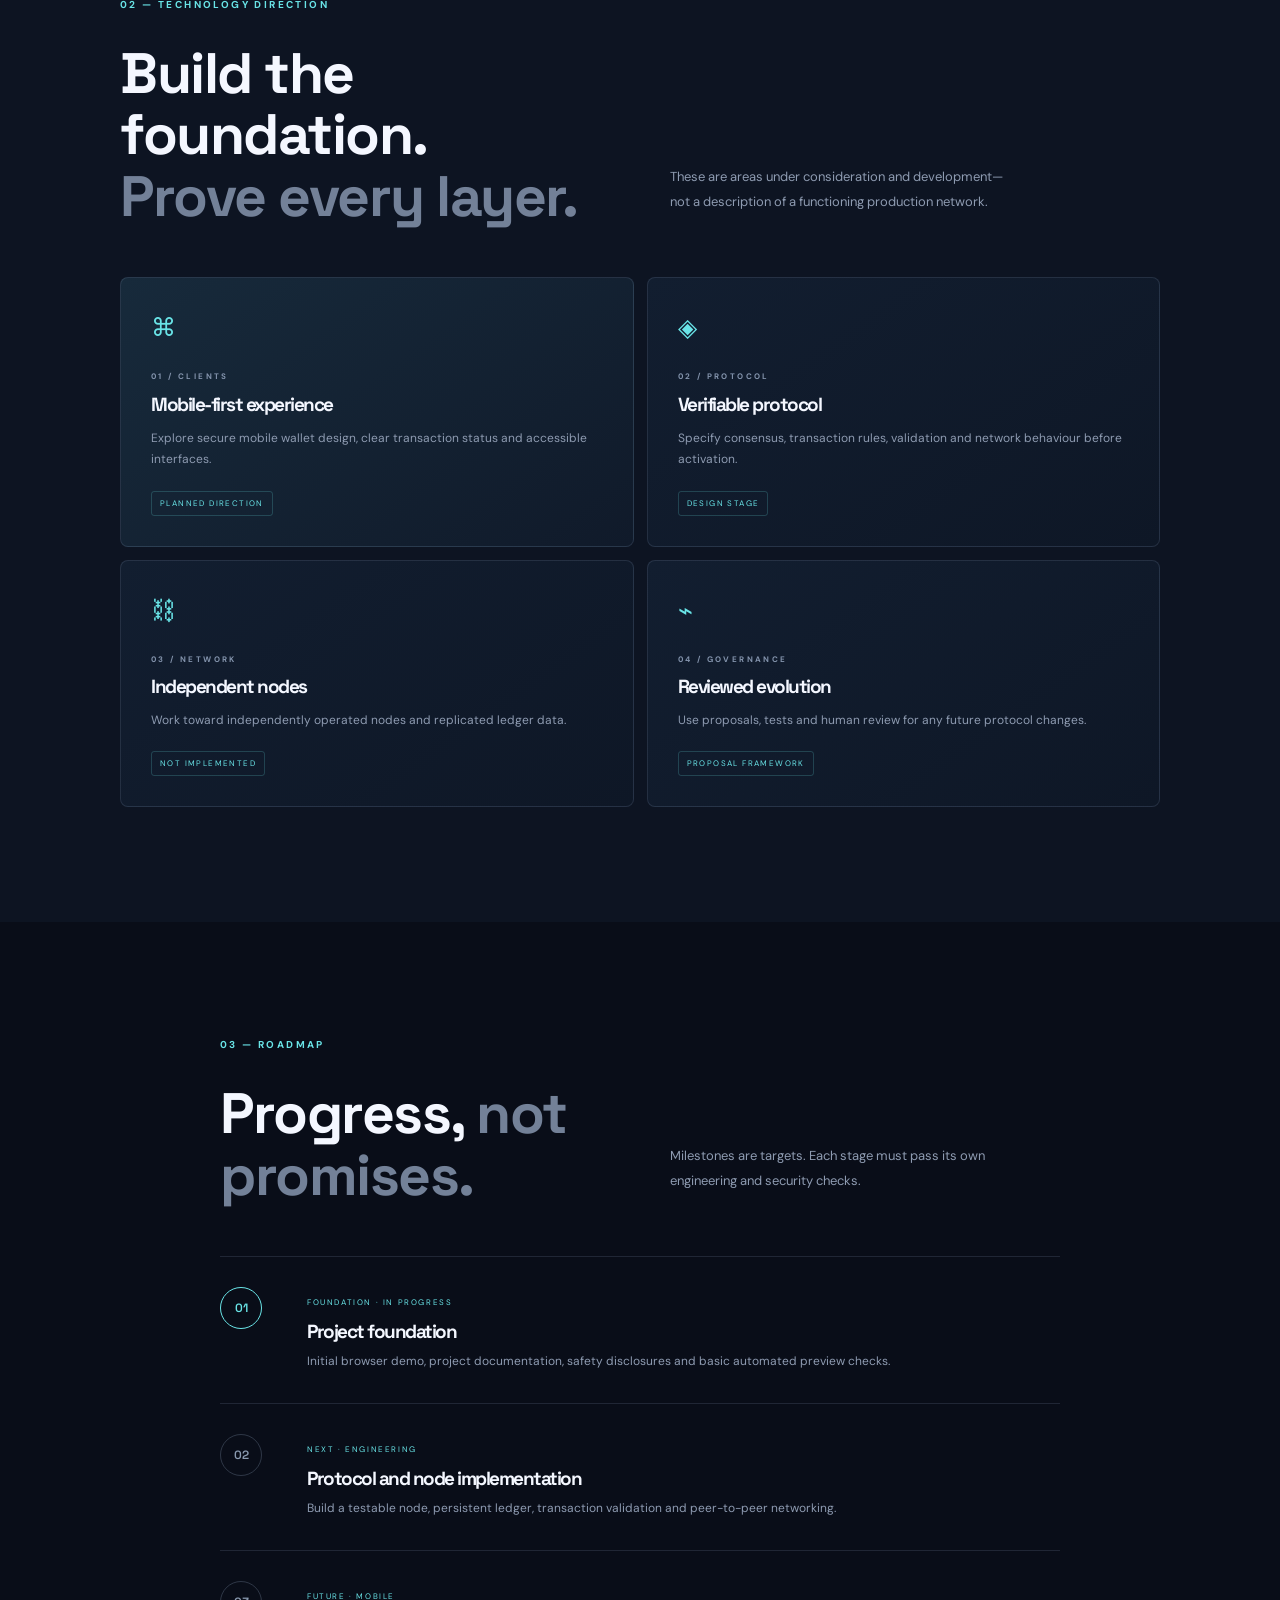
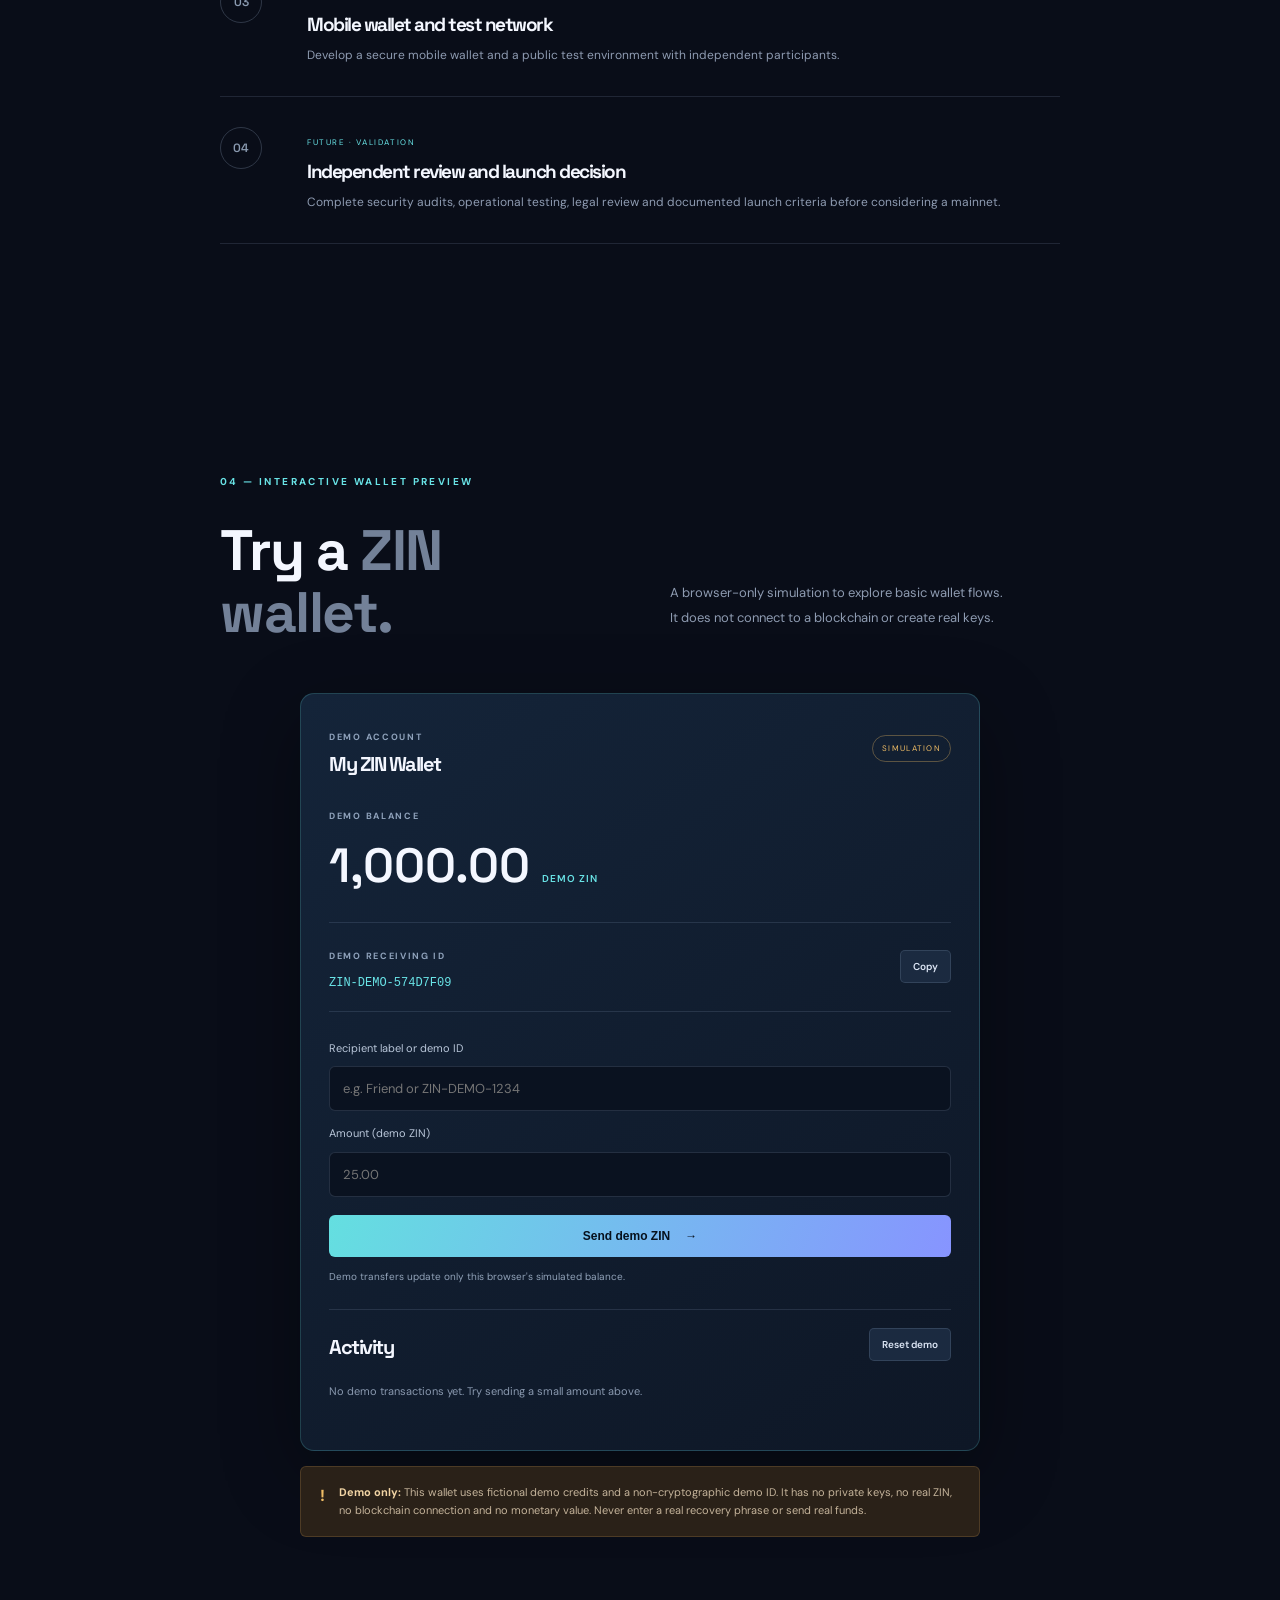
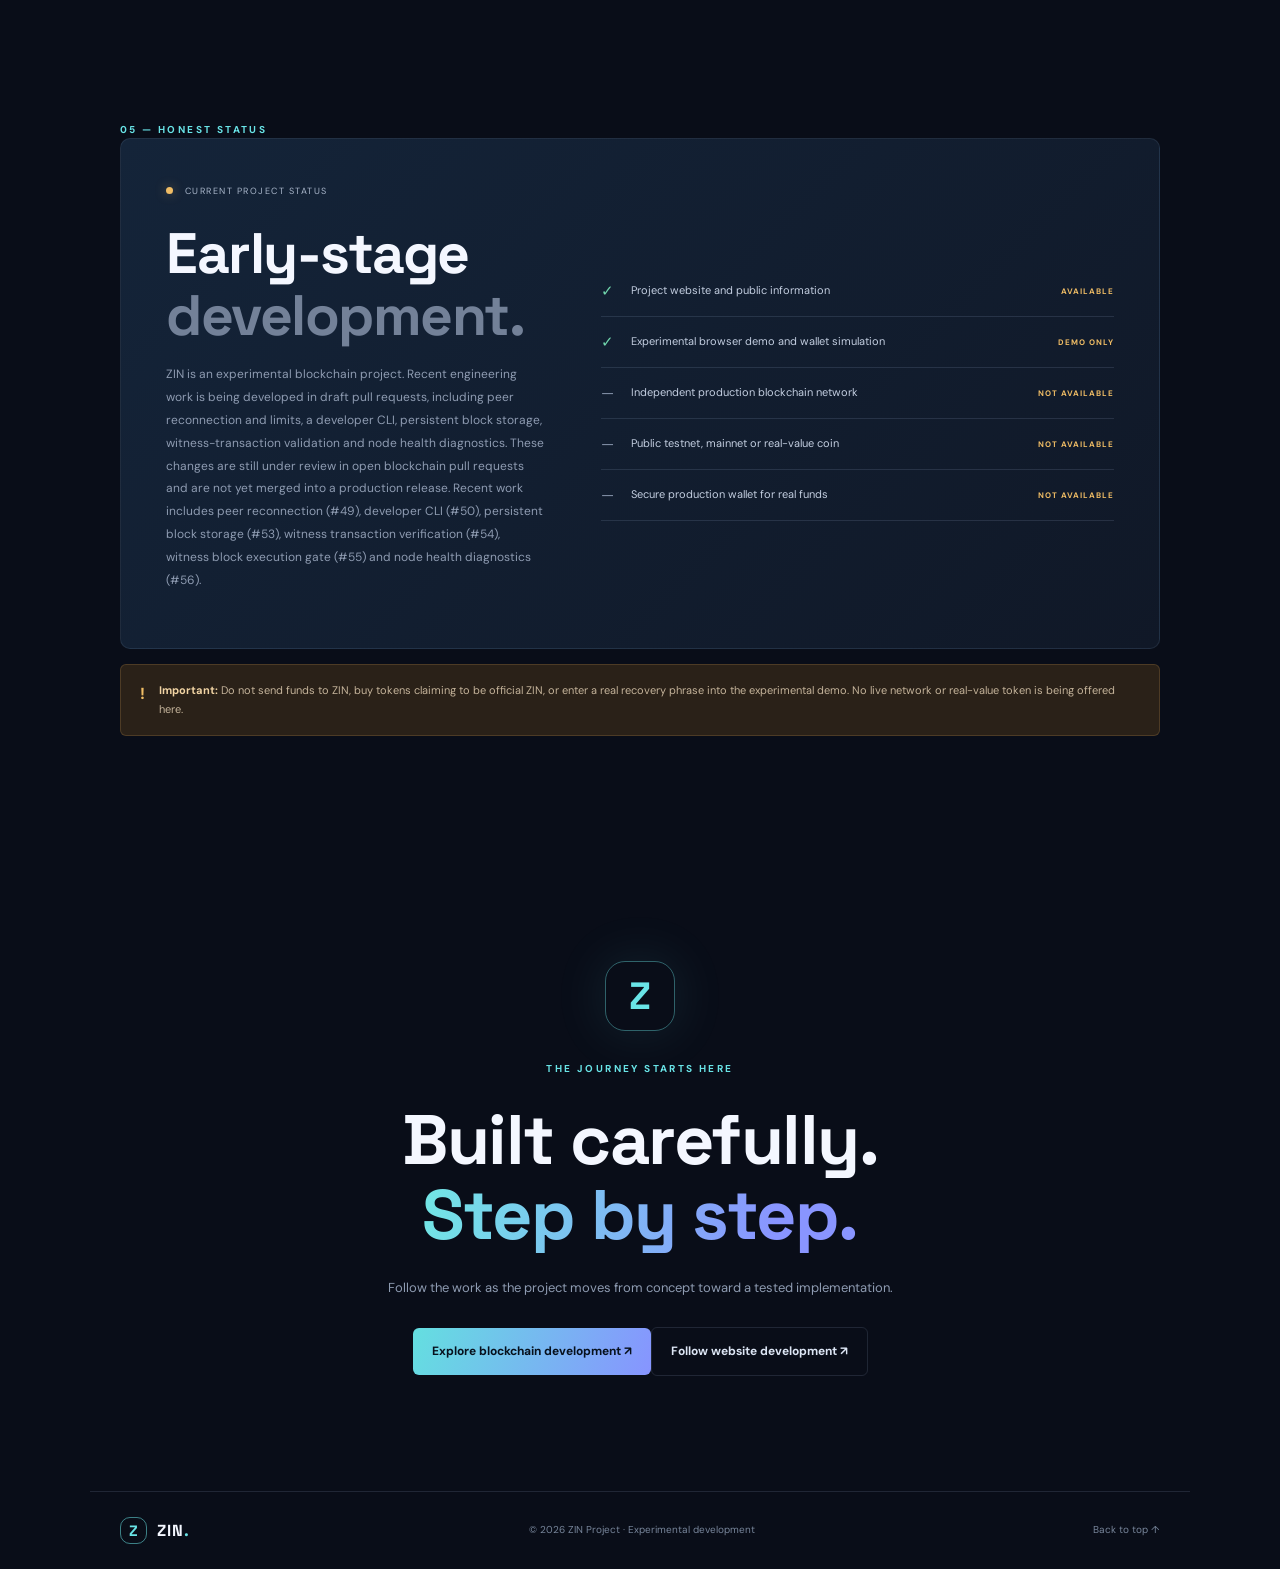
==== commit 183d0e1a: "Link website status to latest blockchain engineering PRs" ====
--- a/index.html
+++ b/index.html
@@ -113,7 +113,7 @@
 
     <section class="status-section section" id="status">
       <div class="section-kicker">05 — HONEST STATUS</div>
-      <div class="status-panel"><div><div class="status-label"><span class="status-dot"></span> CURRENT PROJECT STATUS</div><h2>Early-stage<br><span class="muted">development.</span></h2><p>ZIN is an experimental blockchain project. Recent engineering work is being developed in draft pull requests, including peer reconnection and limits, a developer CLI, persistent block storage, witness-transaction validation and node health diagnostics. These changes are not yet merged into a production release.</p></div><div class="status-list"><div><span class="status-icon yes">✓</span><span>Project website and public information</span><b>AVAILABLE</b></div><div><span class="status-icon yes">✓</span><span>Experimental browser demo and wallet simulation</span><b>DEMO ONLY</b></div><div><span class="status-icon no">—</span><span>Independent production blockchain network</span><b>NOT AVAILABLE</b></div><div><span class="status-icon no">—</span><span>Public testnet, mainnet or real-value coin</span><b>NOT AVAILABLE</b></div><div><span class="status-icon no">—</span><span>Secure production wallet for real funds</span><b>NOT AVAILABLE</b></div></div></div>
+      <div class="status-panel"><div><div class="status-label"><span class="status-dot"></span> CURRENT PROJECT STATUS</div><h2>Early-stage<br><span class="muted">development.</span></h2><p>ZIN is an experimental blockchain project. Recent engineering work is being developed in draft pull requests, including peer reconnection and limits, a developer CLI, persistent block storage, witness-transaction validation and node health diagnostics. These changes are still under review in <a href="https://github.com/selvaganapathir/zin-blockchain/pulls" target="_blank" rel="noopener">open blockchain pull requests</a> and are not yet merged into a production release. Recent work includes <a href="https://github.com/selvaganapathir/zin-blockchain/pull/49">peer reconnection (#49)</a>, <a href="https://github.com/selvaganapathir/zin-blockchain/pull/50">developer CLI (#50)</a>, <a href="https://github.com/selvaganapathir/zin-blockchain/pull/53">persistent block storage (#53)</a>, <a href="https://github.com/selvaganapathir/zin-blockchain/pull/54">witness transaction verification (#54)</a>, <a href="https://github.com/selvaganapathir/zin-blockchain/pull/55">witness block execution gate (#55)</a> and <a href="https://github.com/selvaganapathir/zin-blockchain/pull/56">node health diagnostics (#56)</a>.</p></div><div class="status-list"><div><span class="status-icon yes">✓</span><span>Project website and public information</span><b>AVAILABLE</b></div><div><span class="status-icon yes">✓</span><span>Experimental browser demo and wallet simulation</span><b>DEMO ONLY</b></div><div><span class="status-icon no">—</span><span>Independent production blockchain network</span><b>NOT AVAILABLE</b></div><div><span class="status-icon no">—</span><span>Public testnet, mainnet or real-value coin</span><b>NOT AVAILABLE</b></div><div><span class="status-icon no">—</span><span>Secure production wallet for real funds</span><b>NOT AVAILABLE</b></div></div></div>
       <div class="warning"><span>!</span><p><strong>Important:</strong> Do not send funds to ZIN, buy tokens claiming to be official ZIN, or enter a real recovery phrase into the experimental demo. No live network or real-value token is being offered here.</p></div>
     </section>
 
--- a/styles.css
+++ b/styles.css
@@ -1,4 +1,6 @@
 :root{--bg:#090d18;--panel:#101827;--panel2:#131f31;--text:#f4f7ff;--muted:#8e9bb1;--line:rgba(172,193,226,.14);--cyan:#69e4e7;--blue:#7b8dff;--font:'DM Sans',sans-serif;--display:'Space Grotesk',sans-serif}*{box-sizing:border-box}html{scroll-behavior:smooth;scroll-padding-top:90px}body{margin:0;background:var(--bg);color:var(--text);font-family:var(--font);line-height:1.6}a{color:inherit;text-decoration:none}.announcement{height:32px;display:flex;justify-content:center;align-items:center;gap:9px;background:#101b2a;color:#9eacc2;font-size:9px;letter-spacing:1.8px;font-weight:700}.pulse,.status-dot{display:inline-block;width:7px;height:7px;border-radius:50%;background:#f0bd65;box-shadow:0 0 12px #f0bd6570}.site-header{height:76px;max-width:1200px;margin:auto;padding:0 30px;display:flex;align-items:center;justify-content:space-between;position:relative;z-index:5}.brand{display:flex;align-items:center;gap:10px;font:700 21px var(--display);letter-spacing:1px}.brand-mark{display:grid;place-items:center;width:34px;height:34px;border:1px solid #69e4e788;border-radius:10px;color:var(--cyan);font-size:20px}.brand-dot{color:var(--cyan)}.nav{display:flex;align-items:center;gap:30px;font-size:12px;color:#aeb9cb}.nav a:hover,.footer a:hover{color:var(--cyan)}.nav .nav-cta{border:1px solid var(--line);padding:10px 15px;border-radius:6px;color:var(--text)}.menu-toggle{display:none;background:none;border:0;color:white;font-size:24px}.hero{min-height:650px;max-width:1440px;margin:auto;padding:110px max(7vw,35px) 70px;position:relative;overflow:hidden;display:flex;align-items:center}.hero-grid{position:absolute;inset:0;background-image:linear-gradient(rgba(117,145,188,.045) 1px,transparent 1px),linear-gradient(90deg,rgba(117,145,188,.045) 1px,transparent 1px);background-size:58px 58px;mask-image:linear-gradient(to right,black,transparent 85%)}.hero-content{position:relative;z-index:2;max-width:610px}.eyebrow,.section-kicker,.card-tag{font-size:10px;letter-spacing:2.4px;font-weight:700;color:var(--cyan)}.eyebrow{display:flex;align-items:center;gap:12px}.eyebrow-line{width:30px;height:1px;background:var(--cyan)}h1,h2,h3,p{margin-top:0}h1,h2,h3{font-family:var(--display);line-height:1.08;letter-spacing:-1.5px}h1{font-size:clamp(54px,7vw,88px);margin:24px 0}.gradient-text{background:linear-gradient(100deg,#72e7e5,#8995ff 80%);-webkit-background-clip:text;background-clip:text;color:transparent}.hero-copy{max-width:510px;color:#a5b1c4;font-size:16px;line-height:1.8}.hero-actions{display:flex;gap:12px;flex-wrap:wrap;margin:32px 0}.button{display:inline-flex;align-items:center;gap:15px;padding:14px 19px;border-radius:6px;font-size:12px;font-weight:700;transition:.2s}.button-primary{background:linear-gradient(110deg,#64dfe0,#8794ff);color:#07111d}.button-primary:hover{transform:translateY(-2px);box-shadow:0 9px 30px #68e1e533}.button-ghost{border:1px solid var(--line);color:#dce5f4}.hero-note{color:#8290a7;font-size:11px}.hero-note .status-dot{width:6px;height:6px;margin-right:8px;background:#71d7ad}.hero-art{position:absolute;width:470px;height:470px;right:7%;top:50%;transform:translateY(-48%);display:grid;place-items:center}.orbit{position:absolute;border:1px solid #7e9ac326;border-radius:50%;transform:rotate(-25deg)}.orbit-one{width:440px;height:180px}.orbit-two{width:350px;height:350px}.orbit-three{width:245px;height:245px;border-color:#6ce1e52b}.core{width:145px;height:145px;border-radius:40px;display:grid;place-items:center;background:linear-gradient(145deg,#172b43,#101a2b);border:1px solid #79e6e766;box-shadow:0 0 80px #5adfe526,inset 0 0 35px #6bdce21b;transform:rotate(45deg)}.core span{font:700 75px var(--display);color:var(--cyan);transform:rotate(-45deg);text-shadow:0 0 35px #69e4e788}.core i{position:absolute;width:9px;height:9px;border-radius:50%;background:#a5aaff;right:12px;top:12px;box-shadow:0 0 15px #a5aaff}.orbit-label{position:absolute;font-size:8px;letter-spacing:2px;color:#8eabc0}.label-top{top:30px;right:35px}.label-bottom{bottom:35px;left:5px}.hero-bottom{position:absolute;bottom:22px;left:7%;right:7%;display:flex;justify-content:space-between;color:#58677e;font-size:9px;letter-spacing:1.8px}.section{max-width:1100px;margin:auto;padding:115px 30px}.intro-layout,.section-heading{display:grid;grid-template-columns:1fr 1fr;gap:60px;align-items:end;margin:30px 0 65px}h2{font-size:clamp(37px,5vw,57px);margin-bottom:0}.muted{color:#738198}.lead{font-size:19px;color:#d7e1f1;line-height:1.65}.body-copy,.section-heading p{font-size:13px;color:var(--muted);line-height:1.9}.principles{display:grid;grid-template-columns:repeat(3,1fr);border-top:1px solid var(--line);border-bottom:1px solid var(--line)}.principle{padding:28px 28px 30px 0}.principle+.principle{border-left:1px solid var(--line);padding-left:28px}.number{font-size:10px;color:var(--cyan);letter-spacing:2px}.principle h3,.tech-card h3,.milestone h3{font-size:19px;margin:22px 0 10px}.principle p,.tech-card p,.milestone p{font-size:12px;color:var(--muted);line-height:1.8;margin:0}.technology{max-width:none;background:#0d1422;padding-left:max(calc((100% - 1040px)/2),30px);padding-right:max(calc((100% - 1040px)/2),30px)}.tech-grid{display:grid;grid-template-columns:repeat(2,1fr);gap:13px}.tech-card{padding:30px;background:linear-gradient(145deg,#121e30,#0e1726);border:1px solid var(--line);border-radius:8px;min-height:225px}.tech-feature{background:linear-gradient(145deg,#172a3b,#101a2a)}.card-icon{font-size:25px;color:var(--cyan);margin-bottom:22px}.card-tag{font-size:8px;color:#8494ad}.tech-card h3{margin:12px 0}.card-status{display:inline-block;margin-top:20px;font-size:8px;letter-spacing:1.4px;color:var(--cyan);border:1px solid #69e4e733;padding:5px 8px;border-radius:3px}.roadmap{max-width:900px}.section-heading{margin-bottom:50px}.section-heading p{max-width:340px}.timeline{border-top:1px solid var(--line)}.milestone{display:grid;grid-template-columns:65px 1fr;gap:22px;padding:30px 0;border-bottom:1px solid var(--line)}.milestone-marker{width:42px;height:42px;border:1px solid #66758c66;border-radius:50%;display:grid;place-items:center;font:600 12px var(--display);color:#8a9ab0}.milestone.done .milestone-marker{border-color:#69e4e7;color:var(--cyan)}.milestone-state{font-size:8px;letter-spacing:1.6px;color:var(--cyan)}.milestone h3{margin:9px 0}.status-section{padding-top:70px}.status-panel{display:grid;grid-template-columns:.85fr 1.15fr;gap:55px;background:linear-gradient(135deg,#142439,#101827);border:1px solid #8aa5c222;border-radius:10px;padding:45px}.status-label{font-size:9px;letter-spacing:1.5px;color:#a9b6ca}.status-label .status-dot{background:#f0bd65;margin-right:8px}.status-panel h2{margin:25px 0 17px}.status-panel p{font-size:12px;color:var(--muted);line-height:1.9}.status-list{align-self:center}.status-list>div{display:grid;grid-template-columns:20px 1fr auto;align-items:center;gap:10px;padding:13px 0;border-bottom:1px solid var(--line);font-size:11px;color:#c3cee0}.status-list b{font-size:8px;letter-spacing:1px;color:#f0bd65}.status-icon{font-size:15px}.status-icon.yes{color:#71d7ad}.status-icon.no{color:#8290a7}.warning{display:flex;gap:14px;align-items:flex-start;margin-top:15px;padding:16px 19px;background:#2a2118;border:1px solid #d6a65b33;border-radius:6px}.warning>span{color:#f0bd65;font-weight:700}.warning p{font-size:11px;color:#c4b39a;margin:0;line-height:1.7}.warning strong{color:#f1d4a4}.closing{text-align:center;padding-top:110px;padding-bottom:115px;position:relative;overflow:hidden}.closing-orb{width:70px;height:70px;border:1px solid #69e4e766;border-radius:20px;display:grid;place-items:center;margin:0 auto 30px;font:700 38px var(--display);color:var(--cyan);box-shadow:0 0 55px #69e4e71c}.closing h2{font-size:clamp(45px,6vw,70px);margin:25px 0}.closing p{color:var(--muted);font-size:13px;margin-bottom:28px}.footer{border-top:1px solid var(--line);max-width:1100px;margin:auto;padding:25px 30px;display:flex;justify-content:space-between;align-items:center;color:#78869b;font-size:10px}.footer .brand{color:var(--text);font-size:16px}.footer .brand-mark{width:27px;height:27px;font-size:15px}
 @media(max-width:800px){.hero{min-height:660px;padding-top:90px}.hero-art{right:-180px;opacity:.38}.hero-content{max-width:570px}.intro-layout,.section-heading{grid-template-columns:1fr;gap:20px}.section-heading{align-items:start}.section-heading p{margin:0}.status-panel{grid-template-columns:1fr;gap:25px}.section{padding-top:85px;padding-bottom:85px}}
 @media(max-width:600px){.site-header{height:65px;padding:0 20px}.menu-toggle{display:block}.nav{display:none;position:absolute;top:64px;left:12px;right:12px;padding:20px;background:#111b2b;border:1px solid var(--line);border-radius:8px;flex-direction:column;align-items:stretch;gap:18px}.nav.open{display:flex}.nav .nav-cta{text-align:center}.hero{min-height:630px;padding:80px 23px 65px}.hero-art{right:-250px;top:58%;opacity:.25}.hero-content{max-width:100%}h1{font-size:57px}.hero-copy{font-size:14px}.hero-actions{gap:9px}.button{padding:13px 14px;font-size:11px}.hero-bottom{left:23px;right:23px}.section{padding:75px 22px}.intro-layout{margin-bottom:40px}.principles{grid-template-columns:1fr}.principle,.principle+.principle{padding:23px 0;border-left:0;border-bottom:1px solid var(--line)}.principle:last-child{border-bottom:0}.principle h3{margin:10px 0}.tech-grid{grid-template-columns:1fr}.tech-card{min-height:0;padding:25px}.technology{padding-left:22px;padding-right:22px}.milestone{grid-template-columns:45px 1fr;gap:12px}.milestone-marker{width:36px;height:36px}.status-panel{padding:26px 20px}.status-list>div{grid-template-columns:17px 1fr;gap:8px}.status-list b{grid-column:2}.footer{padding:22px;gap:15px;flex-wrap:wrap}.footer>span{order:3;width:100%}}
-@media(prefers-reduced-motion:reduce){html{scroll-behavior:auto}*,*::before,*::after{transition:none!important}}+@media(prefers-reduced-motion:reduce){html{scroll-behavior:auto}*,*::before,*::after{transition:none!important}}
+.wallet-section{max-width:900px}.wallet-shell{max-width:680px;margin:0 auto;background:linear-gradient(145deg,#142439,#0e1726);border:1px solid #69e4e733;border-radius:14px;padding:28px;box-shadow:0 24px 80px #0005}.wallet-top,.wallet-history-head,.wallet-address{display:flex;align-items:center;justify-content:space-between;gap:15px}.wallet-caption,.wallet-balance>span,.wallet-address span{font-size:9px;letter-spacing:1.7px;color:#8fa2bb;font-weight:700}.wallet-top h3,.wallet-history-head h3{font-size:20px;margin:6px 0 0}.demo-pill{font-size:8px;letter-spacing:1.3px;color:#f0bd65;border:1px solid #f0bd6555;padding:6px 9px;border-radius:30px}.wallet-balance{padding:26px 0;border-bottom:1px solid var(--line)}.wallet-balance strong{display:block;font:600 clamp(32px,7vw,48px) var(--display);margin-top:8px;color:#f4f7ff}.wallet-balance small{font:600 10px var(--font);letter-spacing:1px;color:var(--cyan)}.wallet-address{padding:18px 0;border-bottom:1px solid var(--line)}.wallet-address code{display:block;margin-top:7px;color:var(--cyan);font-size:12px;overflow-wrap:anywhere}.wallet-small-button{background:#1b2a40;color:#dce5f4;border:1px solid #8aa5c233;border-radius:5px;padding:9px 12px;font:600 10px var(--font);cursor:pointer}.wallet-small-button:hover{border-color:var(--cyan)}.wallet-send{display:grid;gap:9px;padding:23px 0}.wallet-send label{font-size:11px;color:#b9c6d9;margin-top:5px}.wallet-send input{width:100%;background:#0a1220;border:1px solid #8aa5c233;border-radius:6px;padding:13px;color:#fff;font:13px var(--font);outline:none}.wallet-send input:focus{border-color:var(--cyan)}.wallet-send-button{border:0;justify-content:center;cursor:pointer;margin-top:9px}.wallet-message{font-size:10px;color:#91a2b8;margin:3px 0 0;min-height:17px}.wallet-message.error{color:#ff9e9e}.wallet-message.success{color:#8de0b6}.wallet-history-head{padding-top:18px;border-top:1px solid var(--line)}.wallet-history{margin-top:12px}.wallet-empty{font-size:11px;color:#8998ae;padding:10px 0}.wallet-transaction{display:flex;justify-content:space-between;gap:12px;padding:13px 0;border-bottom:1px solid var(--line);font-size:11px}.wallet-transaction strong{display:block;color:#e4ebf7;font-weight:600}.wallet-transaction small{display:block;color:#8291a8;margin-top:4px}.wallet-transaction .amount{font-weight:700;color:#ffb0a4;white-space:nowrap}.wallet-warning{max-width:680px;margin:15px auto 0}
+@media(max-width:600px){.wallet-shell{padding:21px 17px}.wallet-address{align-items:flex-start}.wallet-address code{font-size:10px}.wallet-balance strong{font-size:34px}}
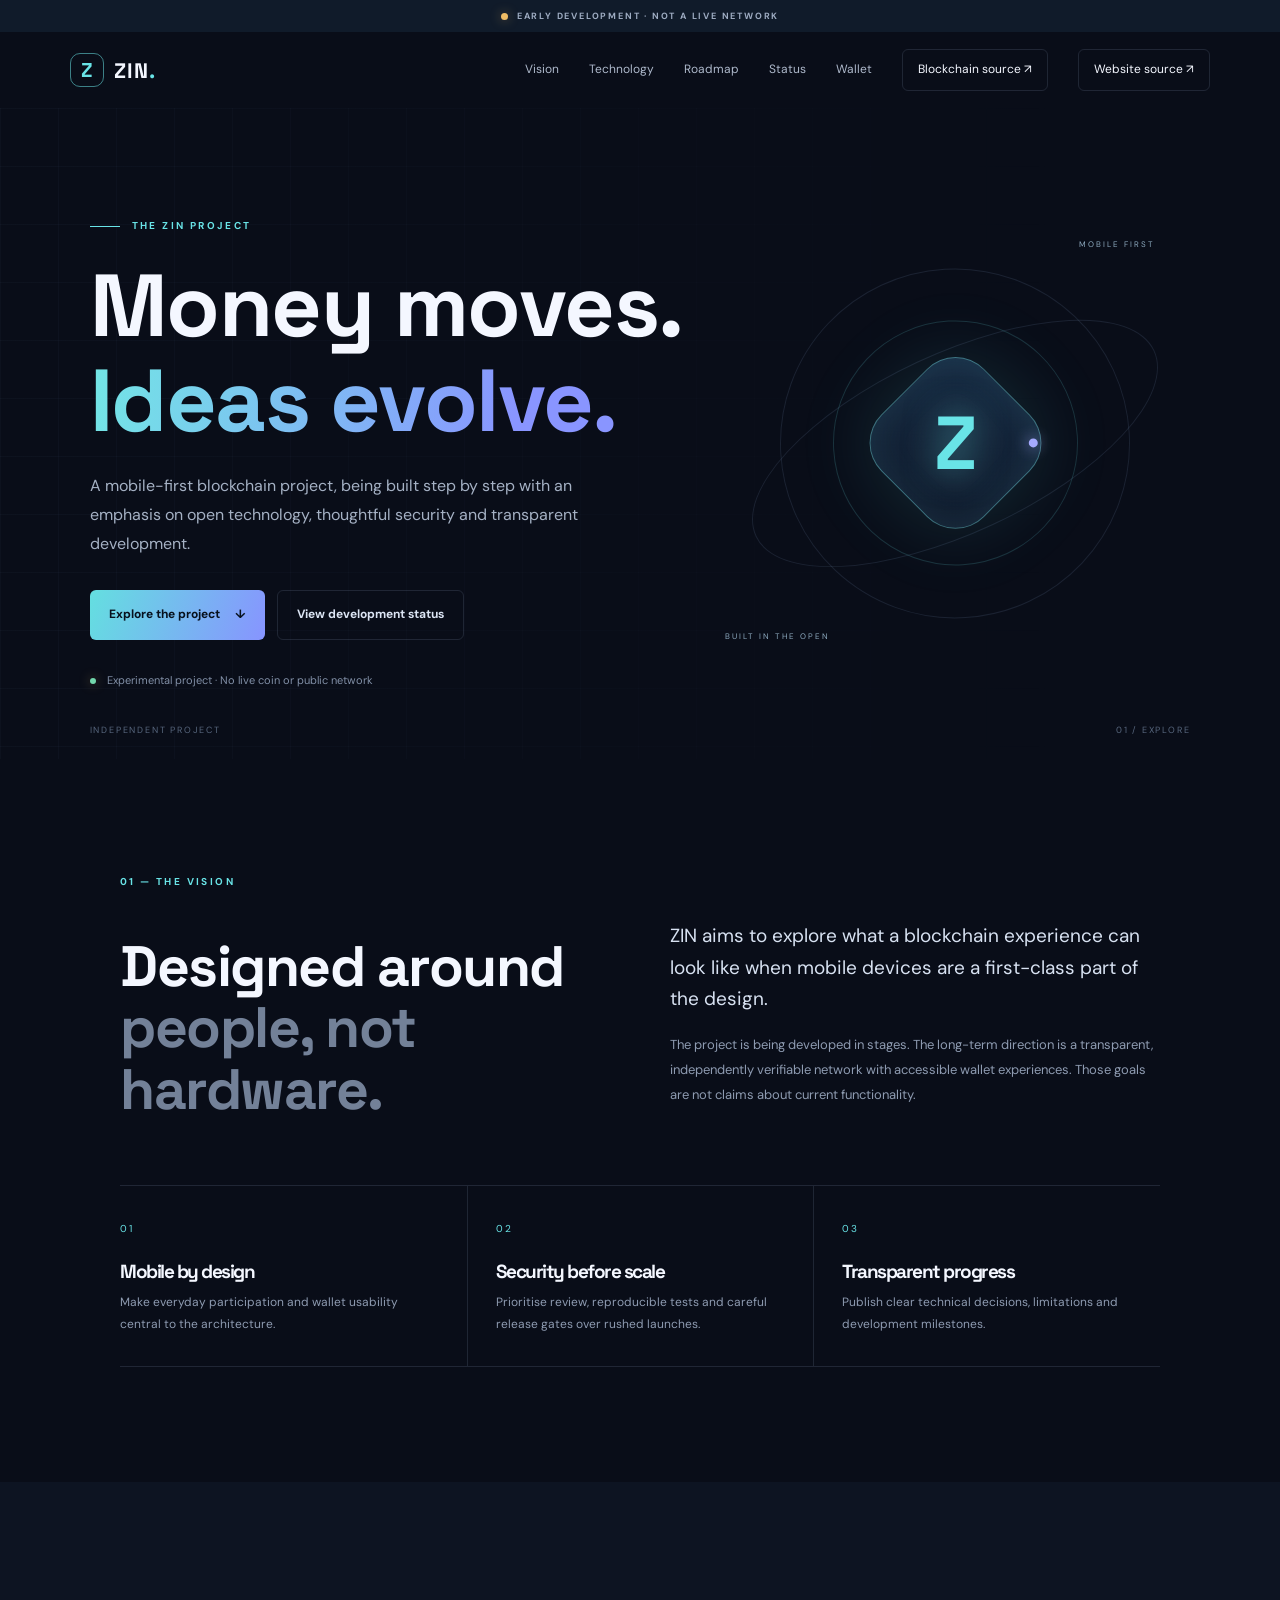
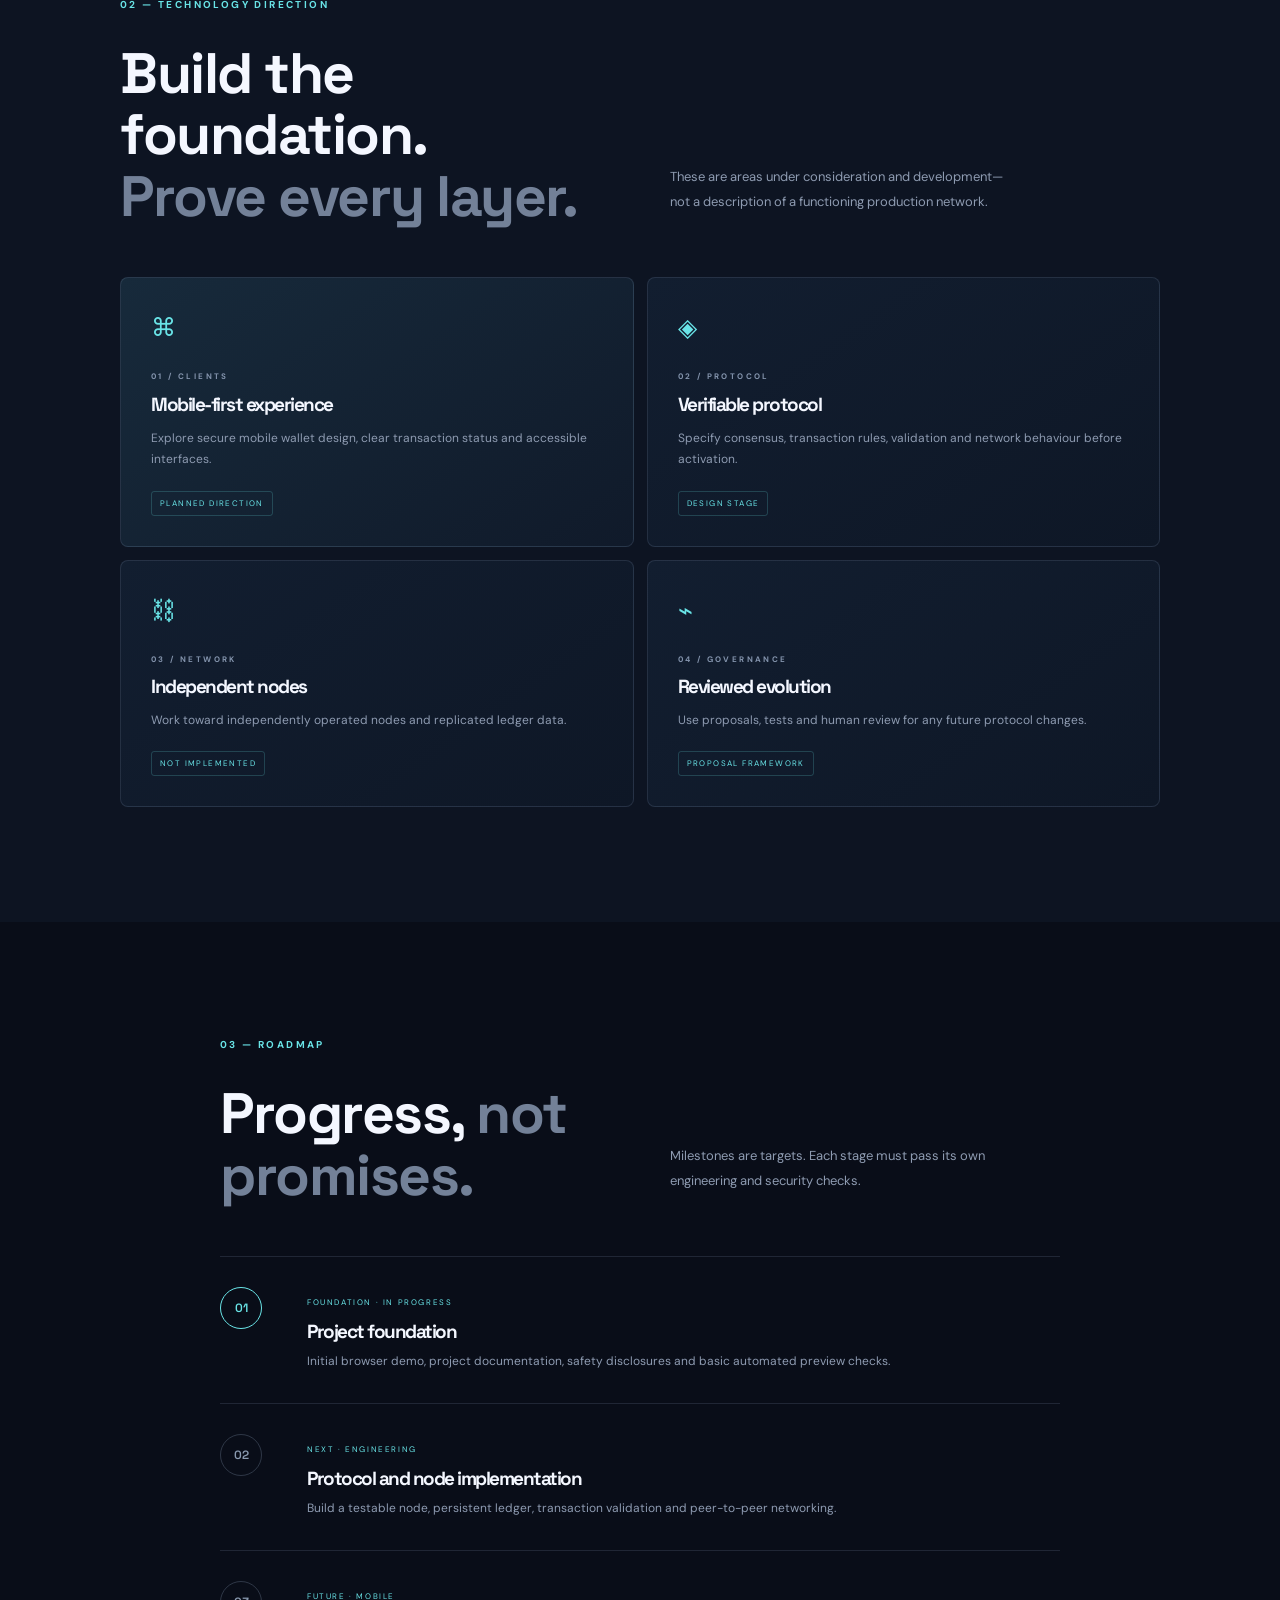
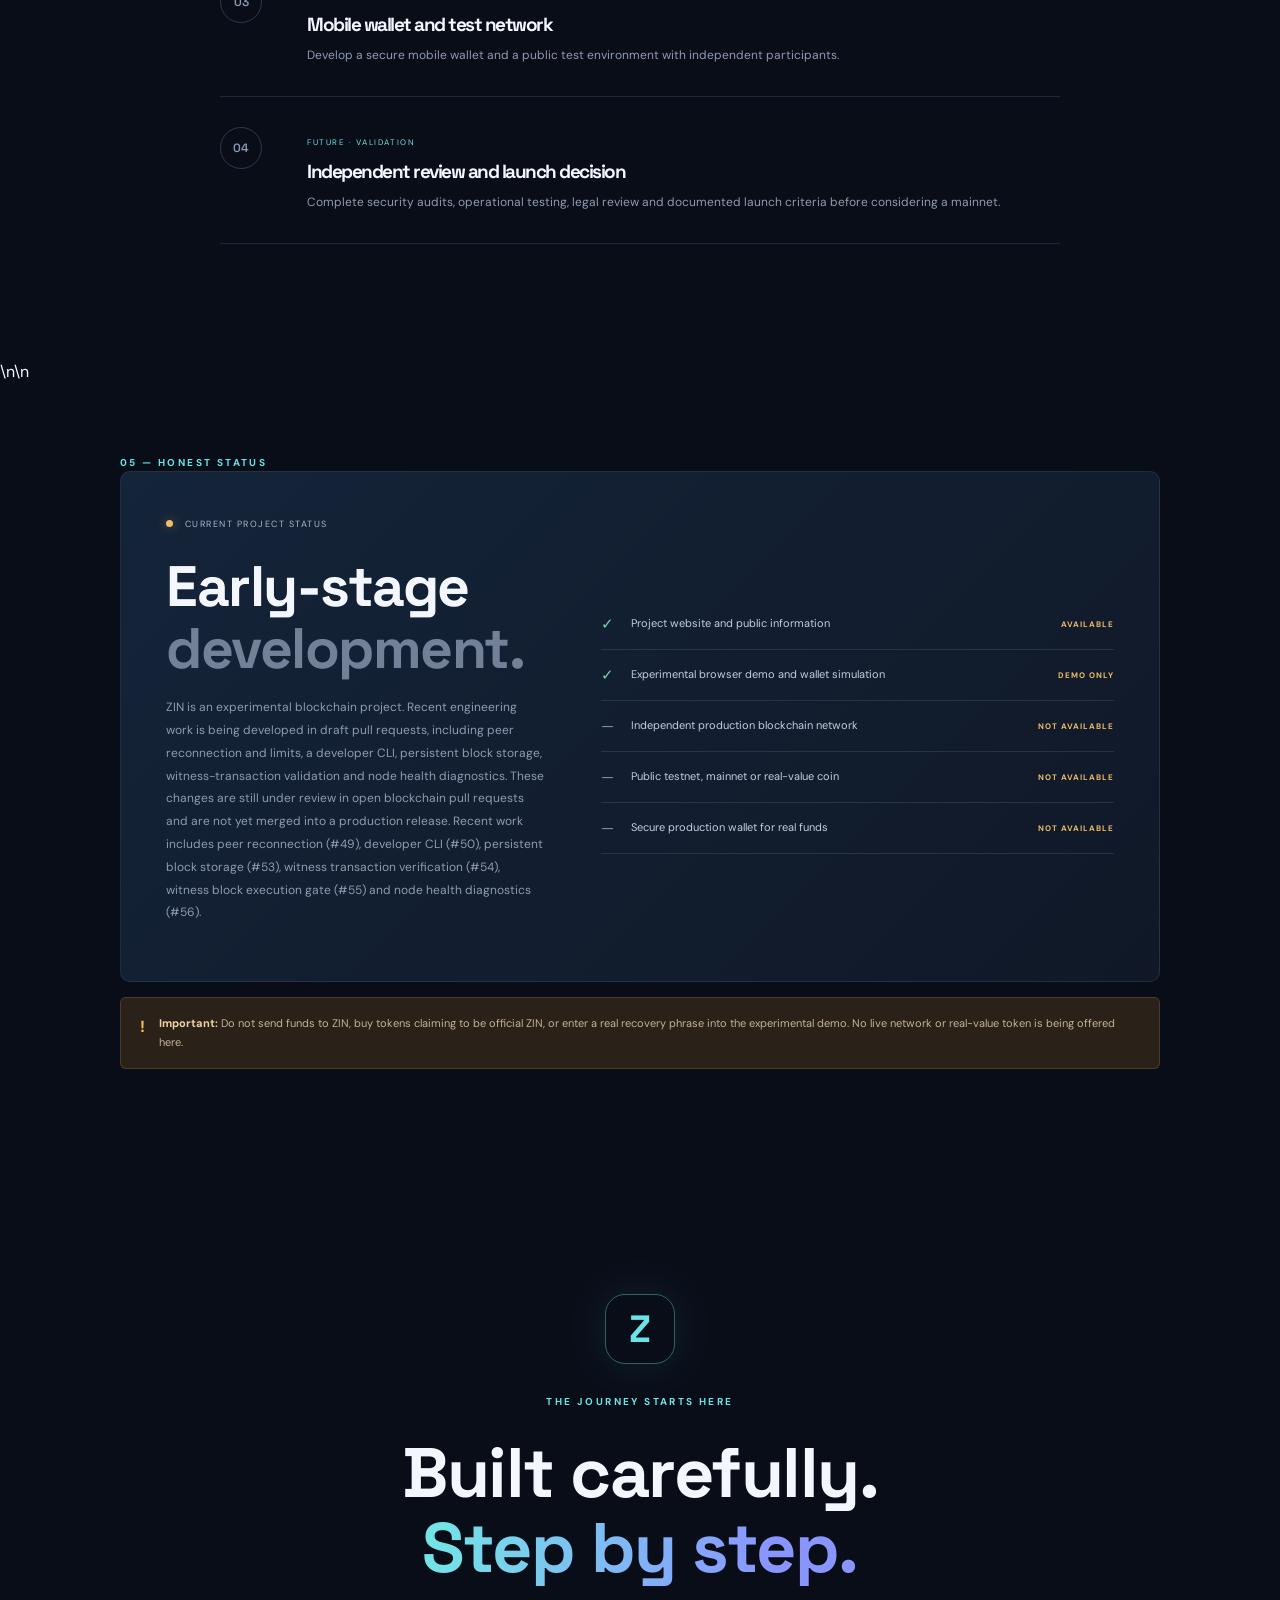
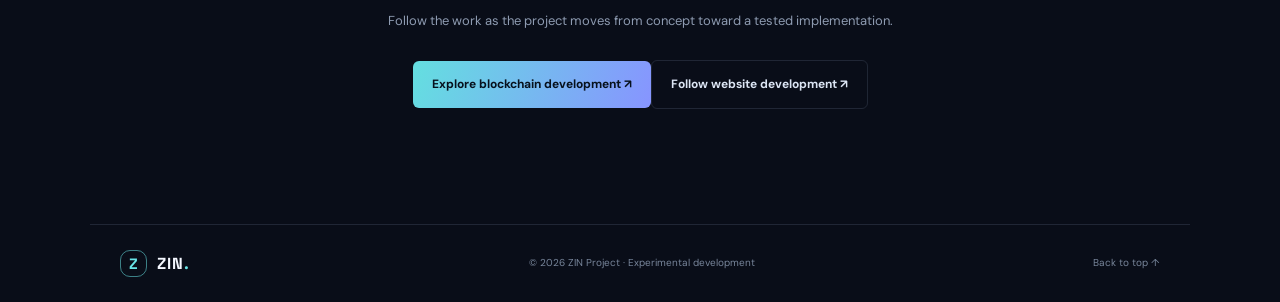
==== commit 28aa3e88: "Move wallet demo from homepage to dedicated wallet page" ====
--- a/index.html
+++ b/index.html
@@ -36,7 +36,7 @@
     <a class="brand" href="#home" aria-label="ZIN home"><span class="brand-mark">Z</span><span>ZIN<span class="brand-dot">.</span></span></a>
     <button class="menu-toggle" aria-label="Toggle navigation" aria-expanded="false">☰</button>
     <nav class="nav" aria-label="Main navigation">
-      <a href="#vision">Vision</a><a href="#technology">Technology</a><a href="#roadmap">Roadmap</a><a href="#status">Status</a><a href="#wallet">Wallet demo</a>
+      <a href="#vision">Vision</a><a href="#technology">Technology</a><a href="#roadmap">Roadmap</a><a href="#status">Status</a><a href="wallet.html">Wallet</a>
       <a class="nav-cta" href="https://github.com/selvaganapathir/zin-blockchain" target="_blank" rel="noopener">Blockchain source ↗</a><a class="nav-cta" href="https://github.com/selvaganapathir/Zin-website" target="_blank" rel="noopener">Website source ↗</a>
     </nav>
   </header>
@@ -89,29 +89,7 @@
         <article class="milestone"><div class="milestone-marker">03</div><div class="milestone-content"><span class="milestone-state">FUTURE · MOBILE</span><h3>Mobile wallet and test network</h3><p>Develop a secure mobile wallet and a public test environment with independent participants.</p></div></article>
         <article class="milestone"><div class="milestone-marker">04</div><div class="milestone-content"><span class="milestone-state">FUTURE · VALIDATION</span><h3>Independent review and launch decision</h3><p>Complete security audits, operational testing, legal review and documented launch criteria before considering a mainnet.</p></div></article>
       </div>
-    </section>
-
-    
-    <section class="wallet-section section" id="wallet">
-      <div class="section-kicker">04 — INTERACTIVE WALLET PREVIEW</div>
-      <div class="section-heading"><h2>Try a <span class="muted">ZIN wallet.</span></h2><p>A browser-only simulation to explore basic wallet flows. It does not connect to a blockchain or create real keys.</p></div>
-      <div class="wallet-shell">
-        <div class="wallet-top"><div><span class="wallet-caption">DEMO ACCOUNT</span><h3>My ZIN Wallet</h3></div><span class="demo-pill">SIMULATION</span></div>
-        <div class="wallet-balance"><span>DEMO BALANCE</span><strong id="wallet-balance">1,000.00 <small>DEMO ZIN</small></strong></div>
-        <div class="wallet-address"><div><span>DEMO RECEIVING ID</span><code id="wallet-address">ZIN-DEMO-LOADING</code></div><button type="button" id="copy-address" class="wallet-small-button">Copy</button></div>
-        <form id="wallet-send-form" class="wallet-send">
-          <label for="wallet-recipient">Recipient label or demo ID</label><input id="wallet-recipient" name="recipient" maxlength="48" placeholder="e.g. Friend or ZIN-DEMO-1234" required>
-          <label for="wallet-amount">Amount (demo ZIN)</label><input id="wallet-amount" name="amount" type="number" min="0.01" max="1000000" step="0.01" placeholder="25.00" required>
-          <button class="button button-primary wallet-send-button" type="submit">Send demo ZIN <span>→</span></button>
-          <p id="wallet-message" class="wallet-message" role="status" aria-live="polite">Demo transfers update only this browser's simulated balance.</p>
-        </form>
-        <div class="wallet-history-head"><h3>Activity</h3><button type="button" id="wallet-reset" class="wallet-small-button">Reset demo</button></div>
-        <div id="wallet-history" class="wallet-history"><p class="wallet-empty">No demo transactions yet. Try sending a small amount above.</p></div>
-      </div>
-      <div class="warning wallet-warning"><span>!</span><p><strong>Demo only:</strong> This wallet uses fictional demo credits and a non-cryptographic demo ID. It has no private keys, no real ZIN, no blockchain connection and no monetary value. Never enter a real recovery phrase or send real funds.</p></div>
-    </section>
-
-    <section class="status-section section" id="status">
+    </section>\n\n    <section class="status-section section" id="status">
       <div class="section-kicker">05 — HONEST STATUS</div>
       <div class="status-panel"><div><div class="status-label"><span class="status-dot"></span> CURRENT PROJECT STATUS</div><h2>Early-stage<br><span class="muted">development.</span></h2><p>ZIN is an experimental blockchain project. Recent engineering work is being developed in draft pull requests, including peer reconnection and limits, a developer CLI, persistent block storage, witness-transaction validation and node health diagnostics. These changes are still under review in <a href="https://github.com/selvaganapathir/zin-blockchain/pulls" target="_blank" rel="noopener">open blockchain pull requests</a> and are not yet merged into a production release. Recent work includes <a href="https://github.com/selvaganapathir/zin-blockchain/pull/49">peer reconnection (#49)</a>, <a href="https://github.com/selvaganapathir/zin-blockchain/pull/50">developer CLI (#50)</a>, <a href="https://github.com/selvaganapathir/zin-blockchain/pull/53">persistent block storage (#53)</a>, <a href="https://github.com/selvaganapathir/zin-blockchain/pull/54">witness transaction verification (#54)</a>, <a href="https://github.com/selvaganapathir/zin-blockchain/pull/55">witness block execution gate (#55)</a> and <a href="https://github.com/selvaganapathir/zin-blockchain/pull/56">node health diagnostics (#56)</a>.</p></div><div class="status-list"><div><span class="status-icon yes">✓</span><span>Project website and public information</span><b>AVAILABLE</b></div><div><span class="status-icon yes">✓</span><span>Experimental browser demo and wallet simulation</span><b>DEMO ONLY</b></div><div><span class="status-icon no">—</span><span>Independent production blockchain network</span><b>NOT AVAILABLE</b></div><div><span class="status-icon no">—</span><span>Public testnet, mainnet or real-value coin</span><b>NOT AVAILABLE</b></div><div><span class="status-icon no">—</span><span>Secure production wallet for real funds</span><b>NOT AVAILABLE</b></div></div></div>
       <div class="warning"><span>!</span><p><strong>Important:</strong> Do not send funds to ZIN, buy tokens claiming to be official ZIN, or enter a real recovery phrase into the experimental demo. No live network or real-value token is being offered here.</p></div>
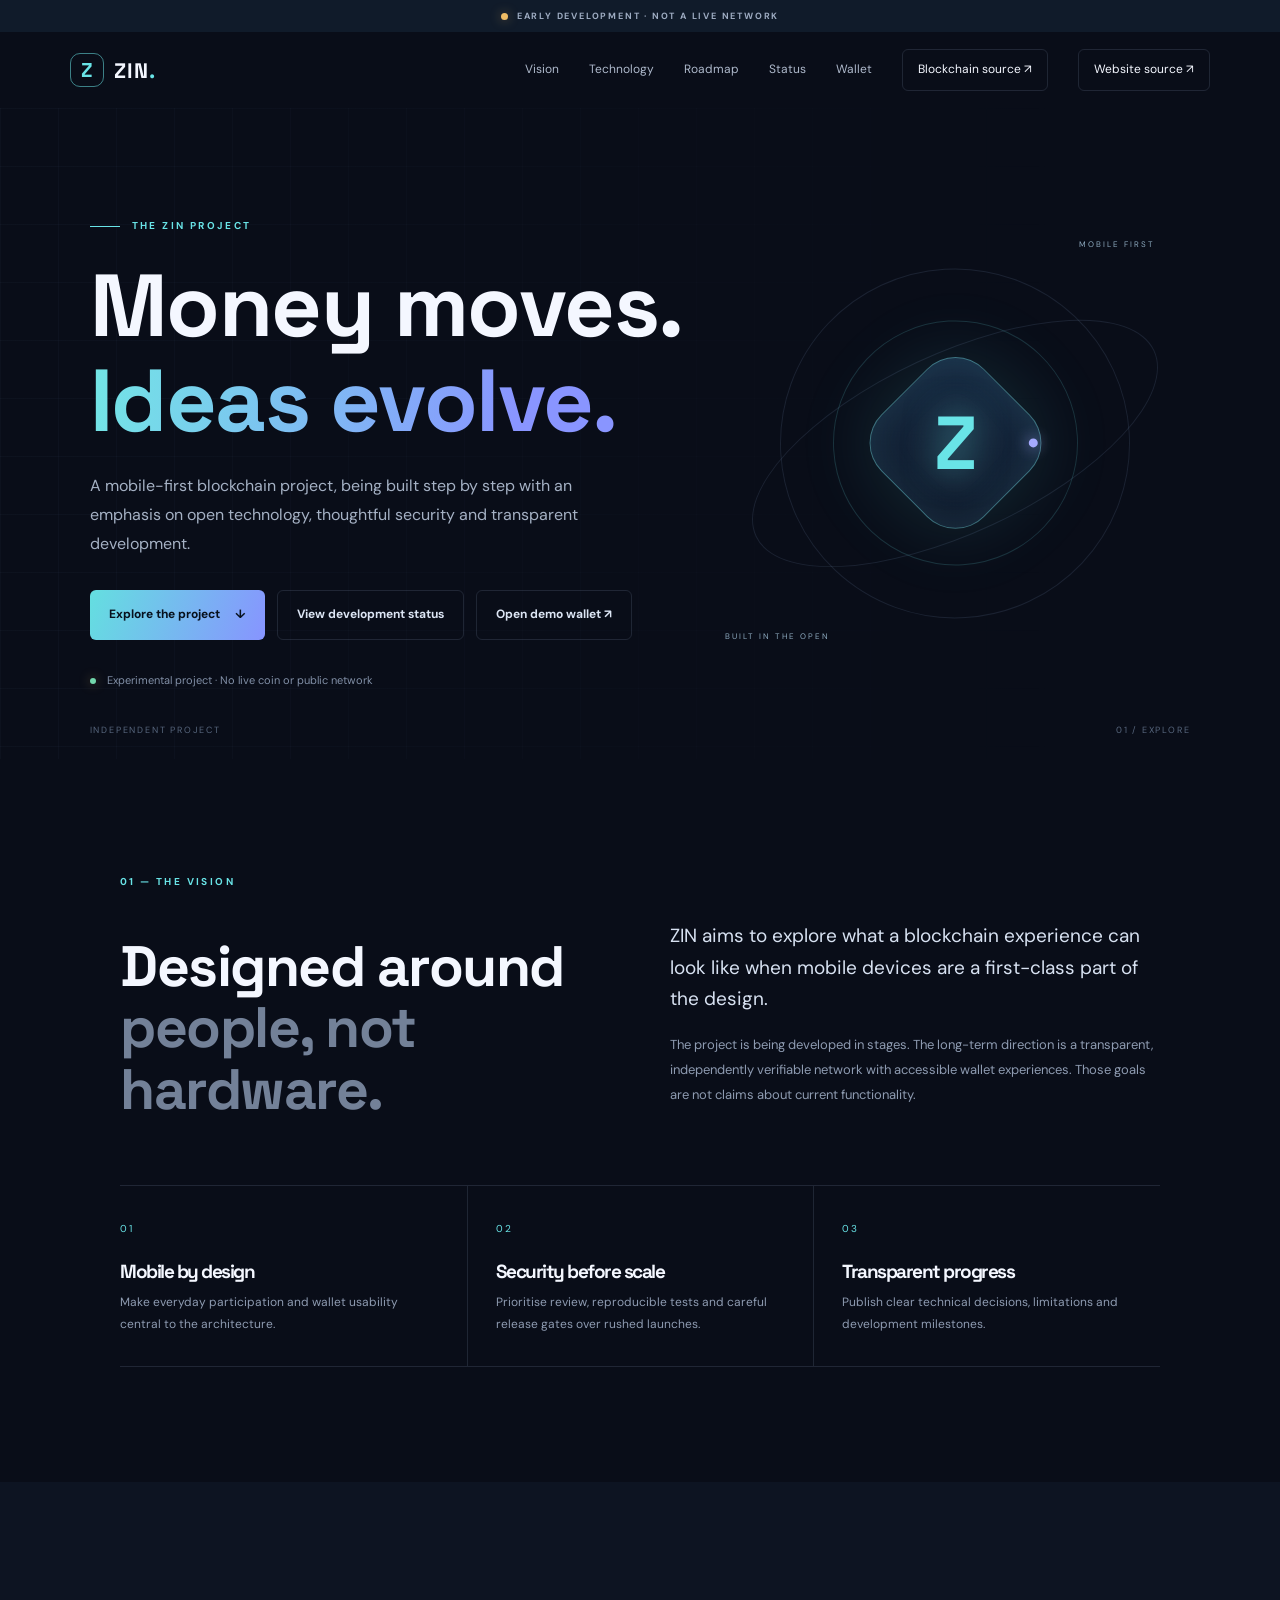
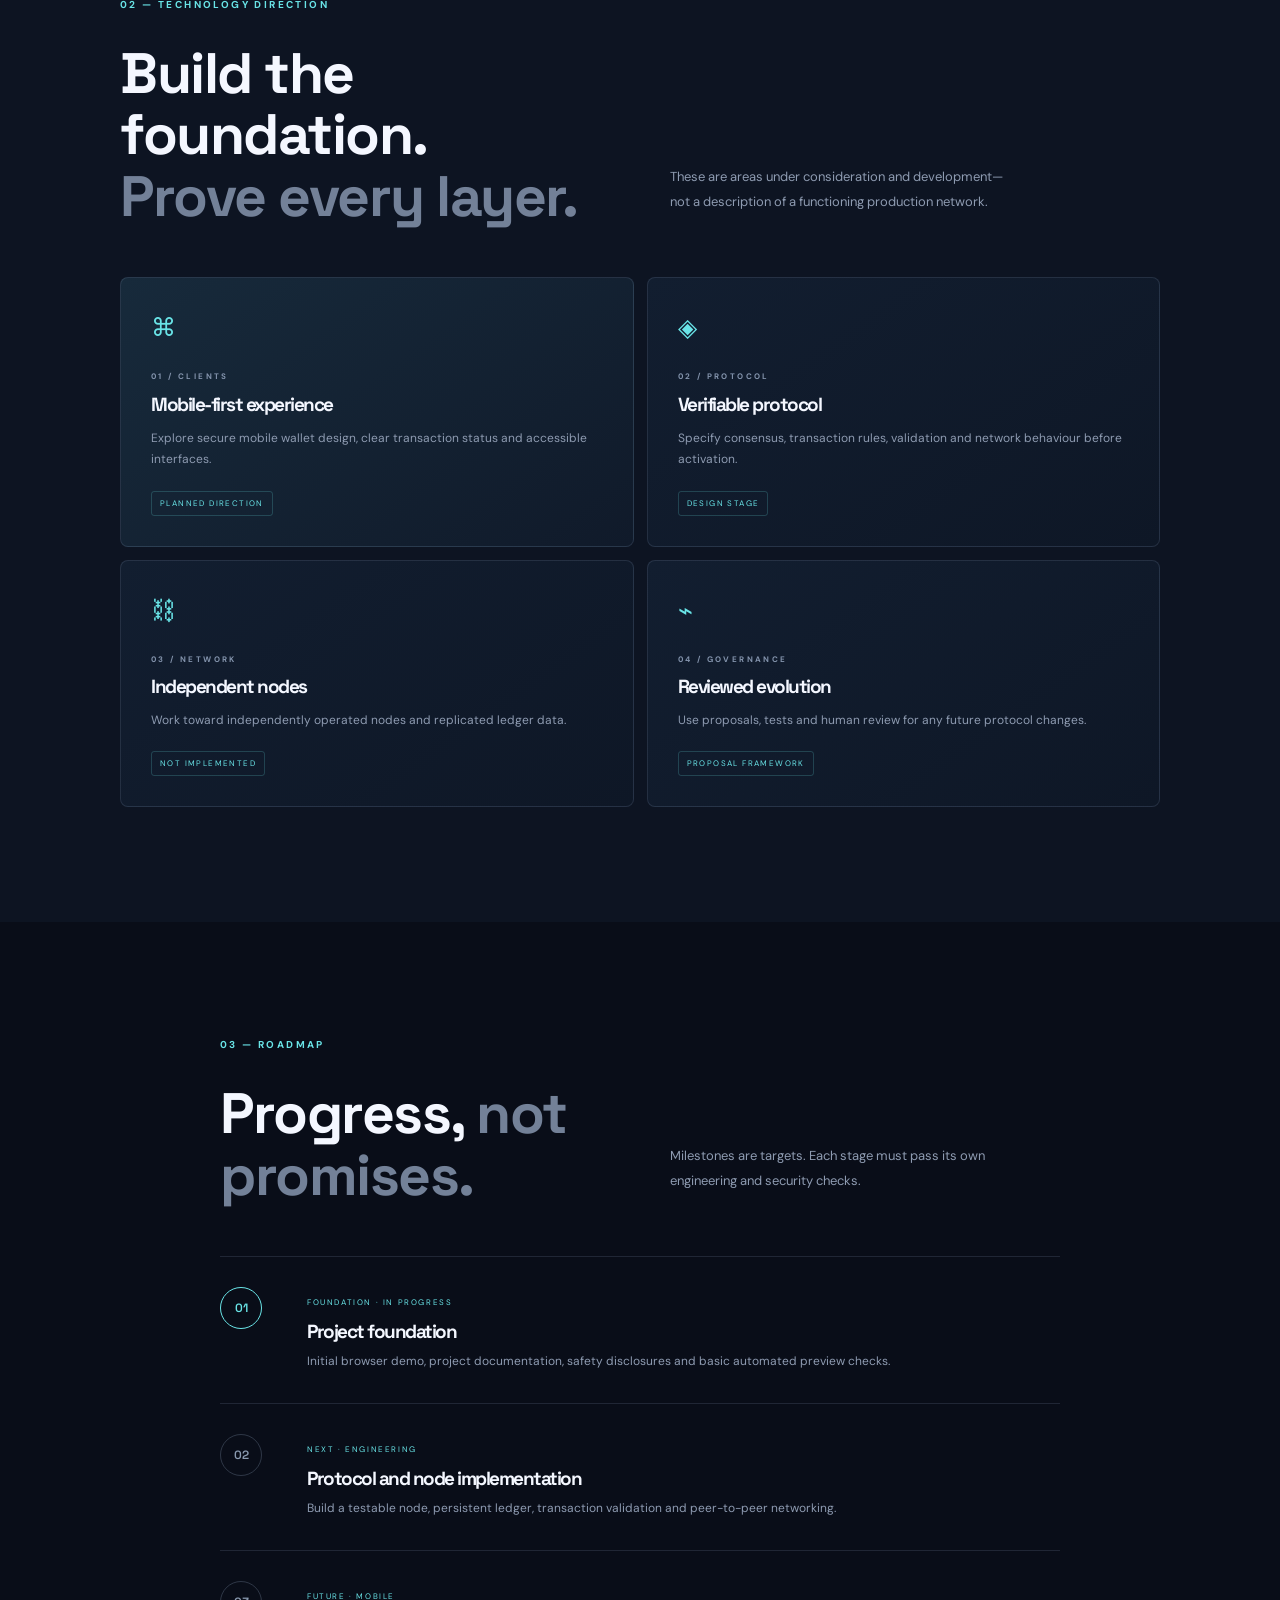
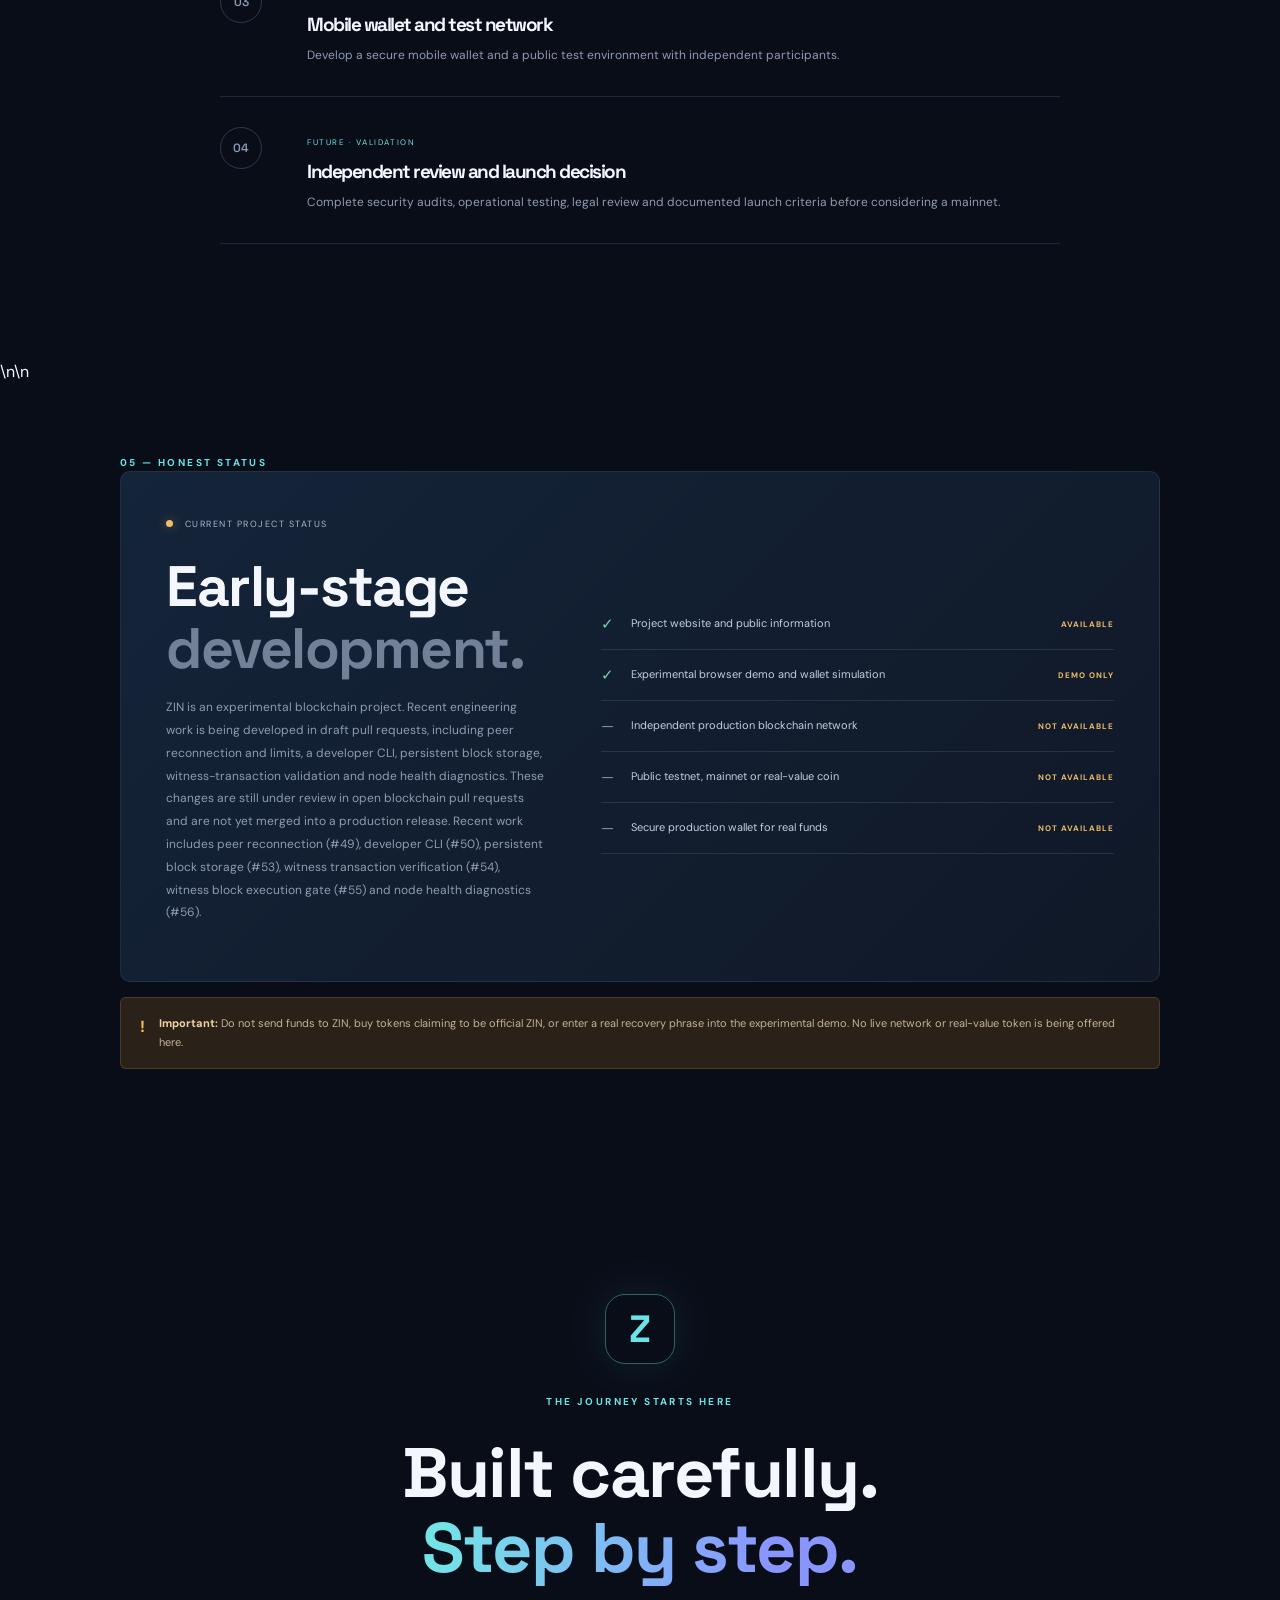
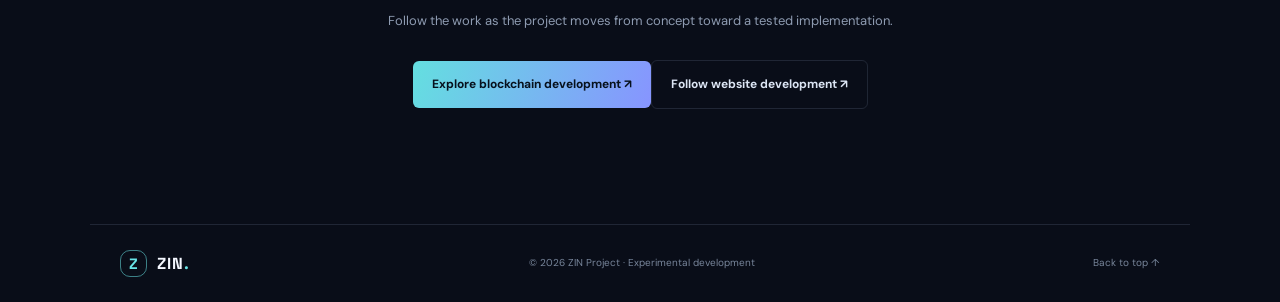
==== commit b652db8f: "Add direct homepage entry to standalone ZIN wallet" ====
--- a/index.html
+++ b/index.html
@@ -48,7 +48,7 @@
         <div class="eyebrow"><span class="eyebrow-line"></span> THE ZIN PROJECT</div>
         <h1>Money moves.<br><span class="gradient-text">Ideas evolve.</span></h1>
         <p class="hero-copy">A mobile-first blockchain project, being built step by step with an emphasis on open technology, thoughtful security and transparent development.</p>
-        <div class="hero-actions"><a class="button button-primary" href="#vision">Explore the project <span>↓</span></a><a class="button button-ghost" href="#status">View development status</a></div>
+        <div class="hero-actions"><a class="button button-primary" href="#vision">Explore the project <span>↓</span></a><a class="button button-ghost" href="#status">View development status</a><a class="button button-ghost" href="wallet.html">Open demo wallet ↗</a></div>
         <div class="hero-note"><span class="status-dot"></span> Experimental project · No live coin or public network</div>
       </div>
       <div class="hero-art" aria-hidden="true">
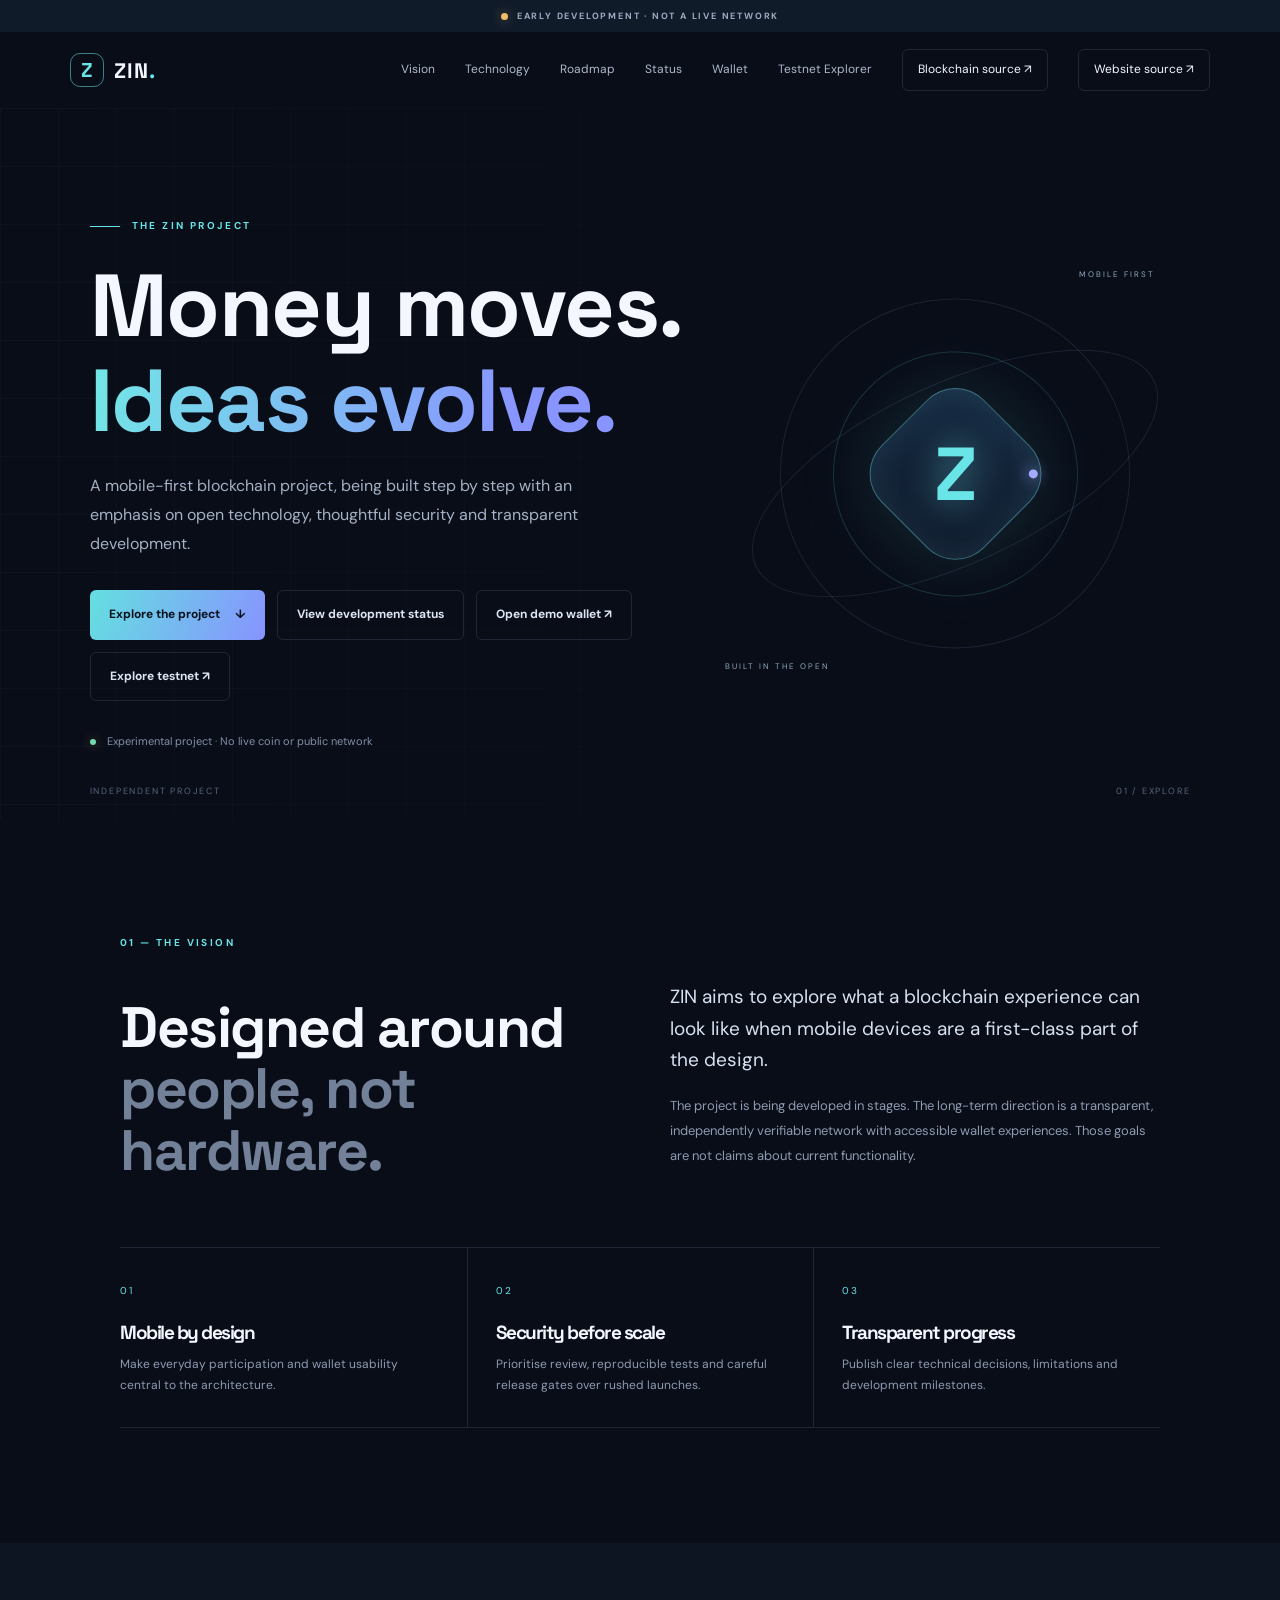
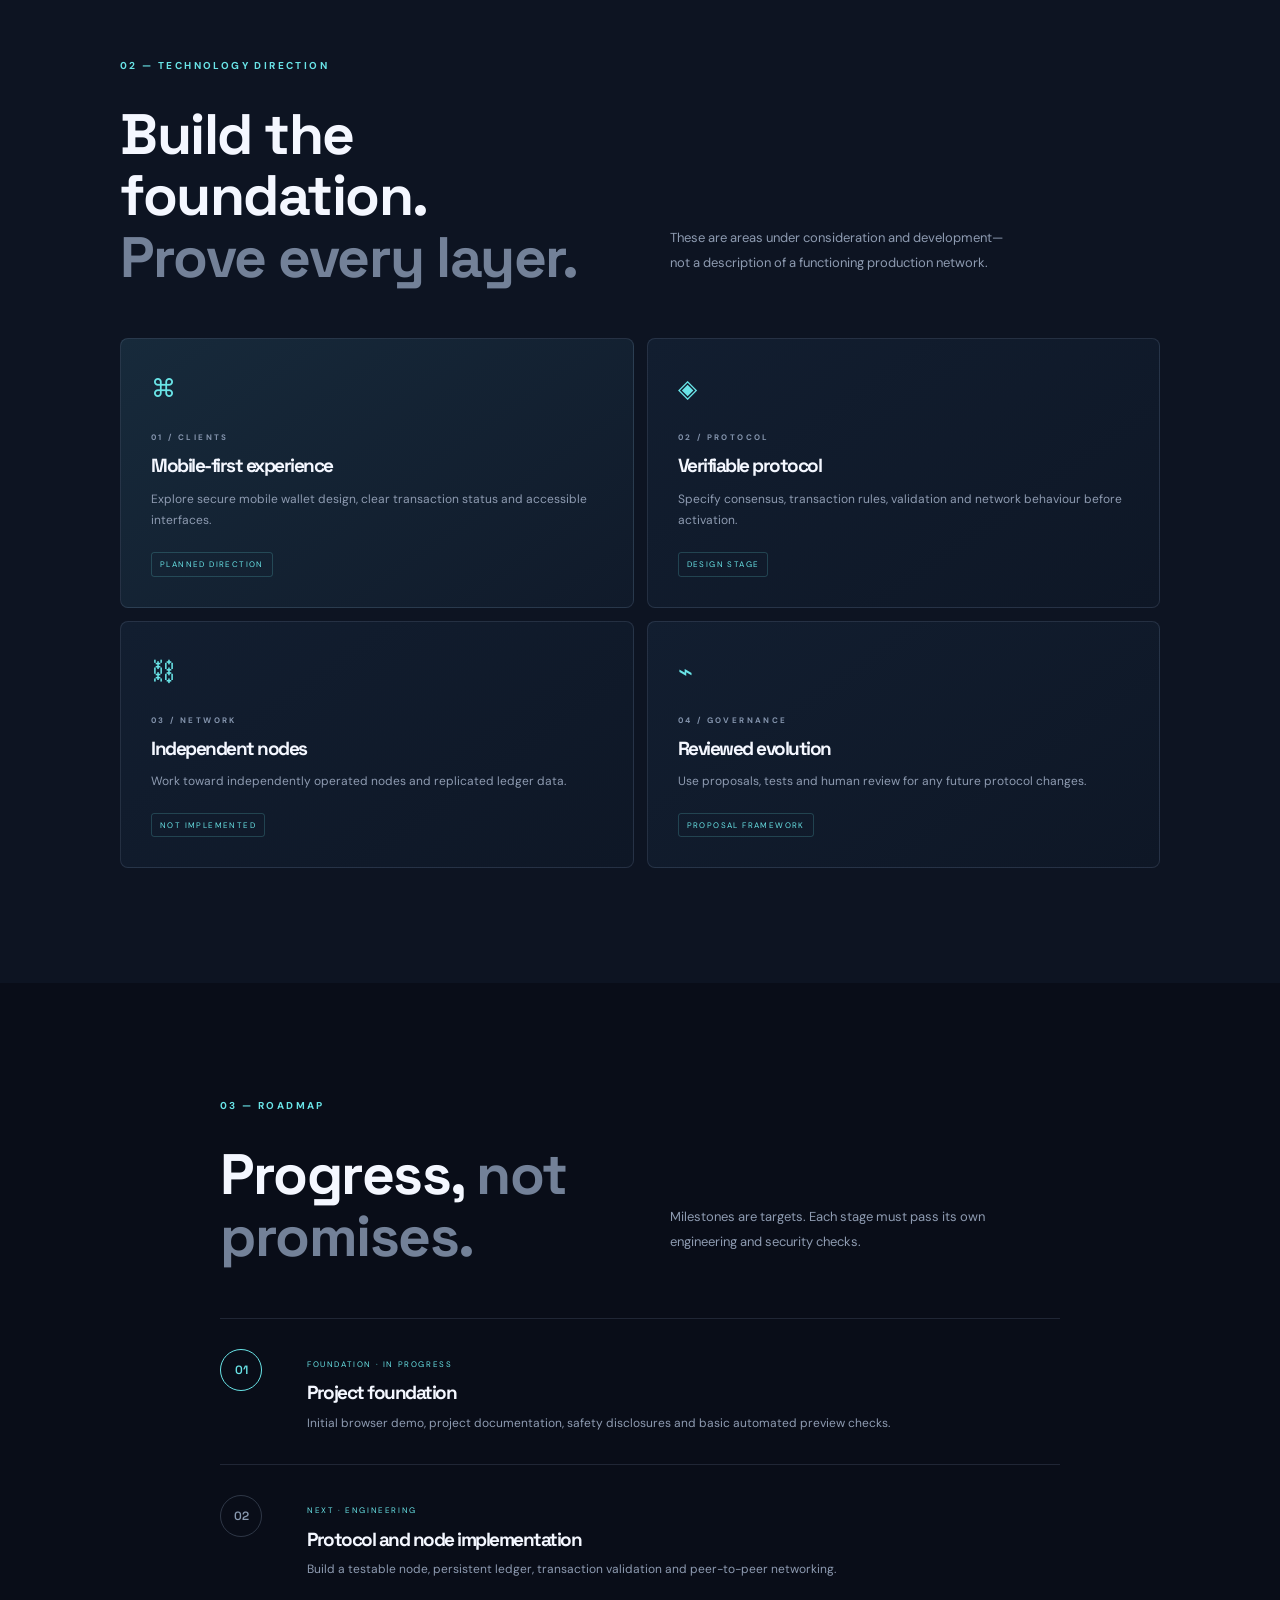
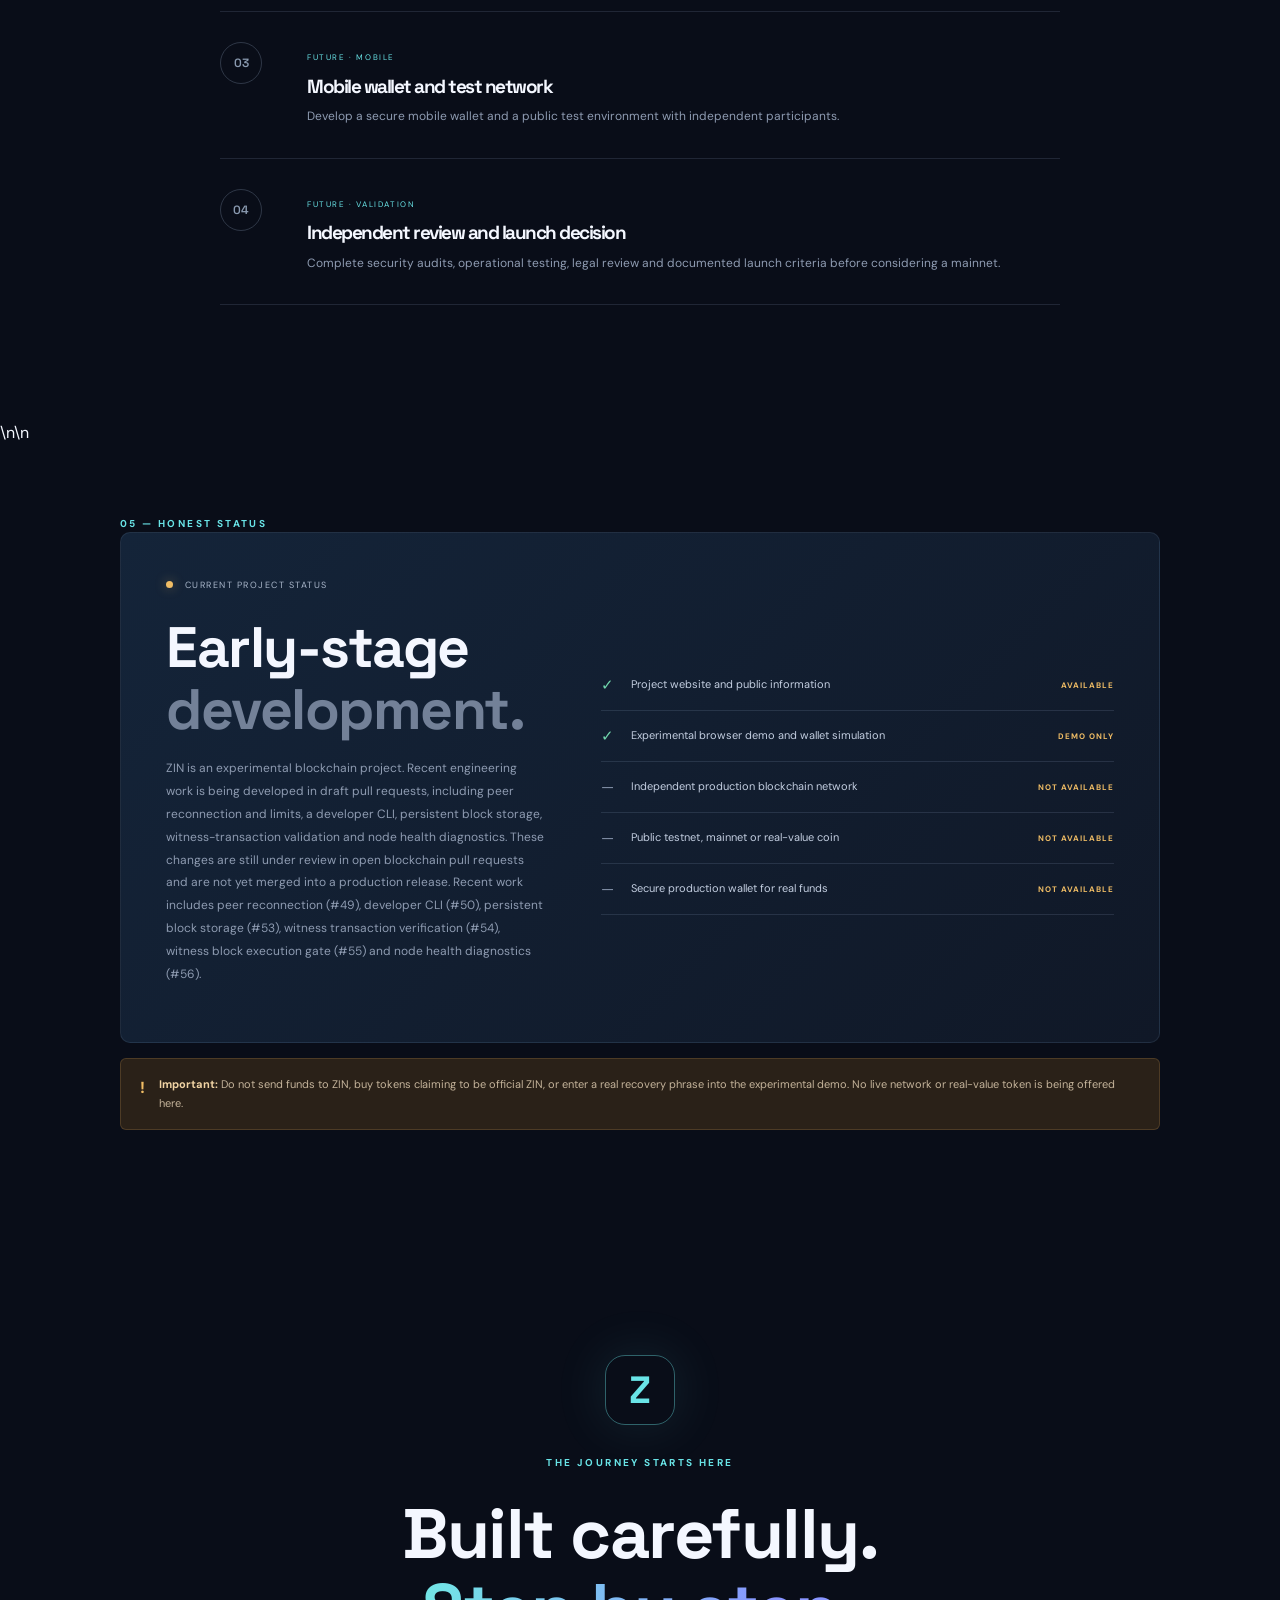
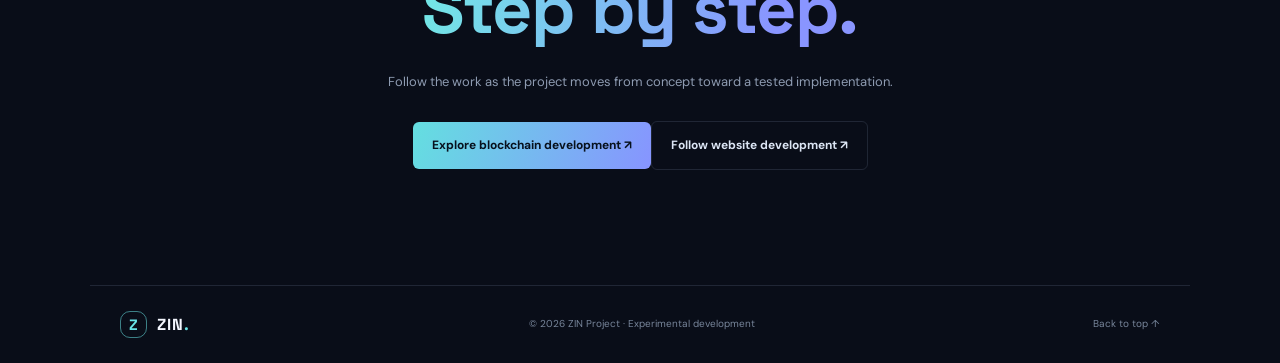
==== commit 99650d20: "Add direct wallet and testnet explorer navigation" ====
--- a/index.html
+++ b/index.html
@@ -36,7 +36,7 @@
     <a class="brand" href="#home" aria-label="ZIN home"><span class="brand-mark">Z</span><span>ZIN<span class="brand-dot">.</span></span></a>
     <button class="menu-toggle" aria-label="Toggle navigation" aria-expanded="false">☰</button>
     <nav class="nav" aria-label="Main navigation">
-      <a href="#vision">Vision</a><a href="#technology">Technology</a><a href="#roadmap">Roadmap</a><a href="#status">Status</a><a href="wallet.html">Wallet</a>
+      <a href="#vision">Vision</a><a href="#technology">Technology</a><a href="#roadmap">Roadmap</a><a href="#status">Status</a><a href="wallet.html">Wallet</a><a href="explorer.html">Testnet Explorer</a>
       <a class="nav-cta" href="https://github.com/selvaganapathir/zin-blockchain" target="_blank" rel="noopener">Blockchain source ↗</a><a class="nav-cta" href="https://github.com/selvaganapathir/Zin-website" target="_blank" rel="noopener">Website source ↗</a>
     </nav>
   </header>
@@ -48,7 +48,7 @@
         <div class="eyebrow"><span class="eyebrow-line"></span> THE ZIN PROJECT</div>
         <h1>Money moves.<br><span class="gradient-text">Ideas evolve.</span></h1>
         <p class="hero-copy">A mobile-first blockchain project, being built step by step with an emphasis on open technology, thoughtful security and transparent development.</p>
-        <div class="hero-actions"><a class="button button-primary" href="#vision">Explore the project <span>↓</span></a><a class="button button-ghost" href="#status">View development status</a><a class="button button-ghost" href="wallet.html">Open demo wallet ↗</a></div>
+        <div class="hero-actions"><a class="button button-primary" href="#vision">Explore the project <span>↓</span></a><a class="button button-ghost" href="#status">View development status</a><a class="button button-ghost" href="wallet.html">Open demo wallet ↗</a><a class="button button-ghost" href="explorer.html">Explore testnet ↗</a></div>
         <div class="hero-note"><span class="status-dot"></span> Experimental project · No live coin or public network</div>
       </div>
       <div class="hero-art" aria-hidden="true">
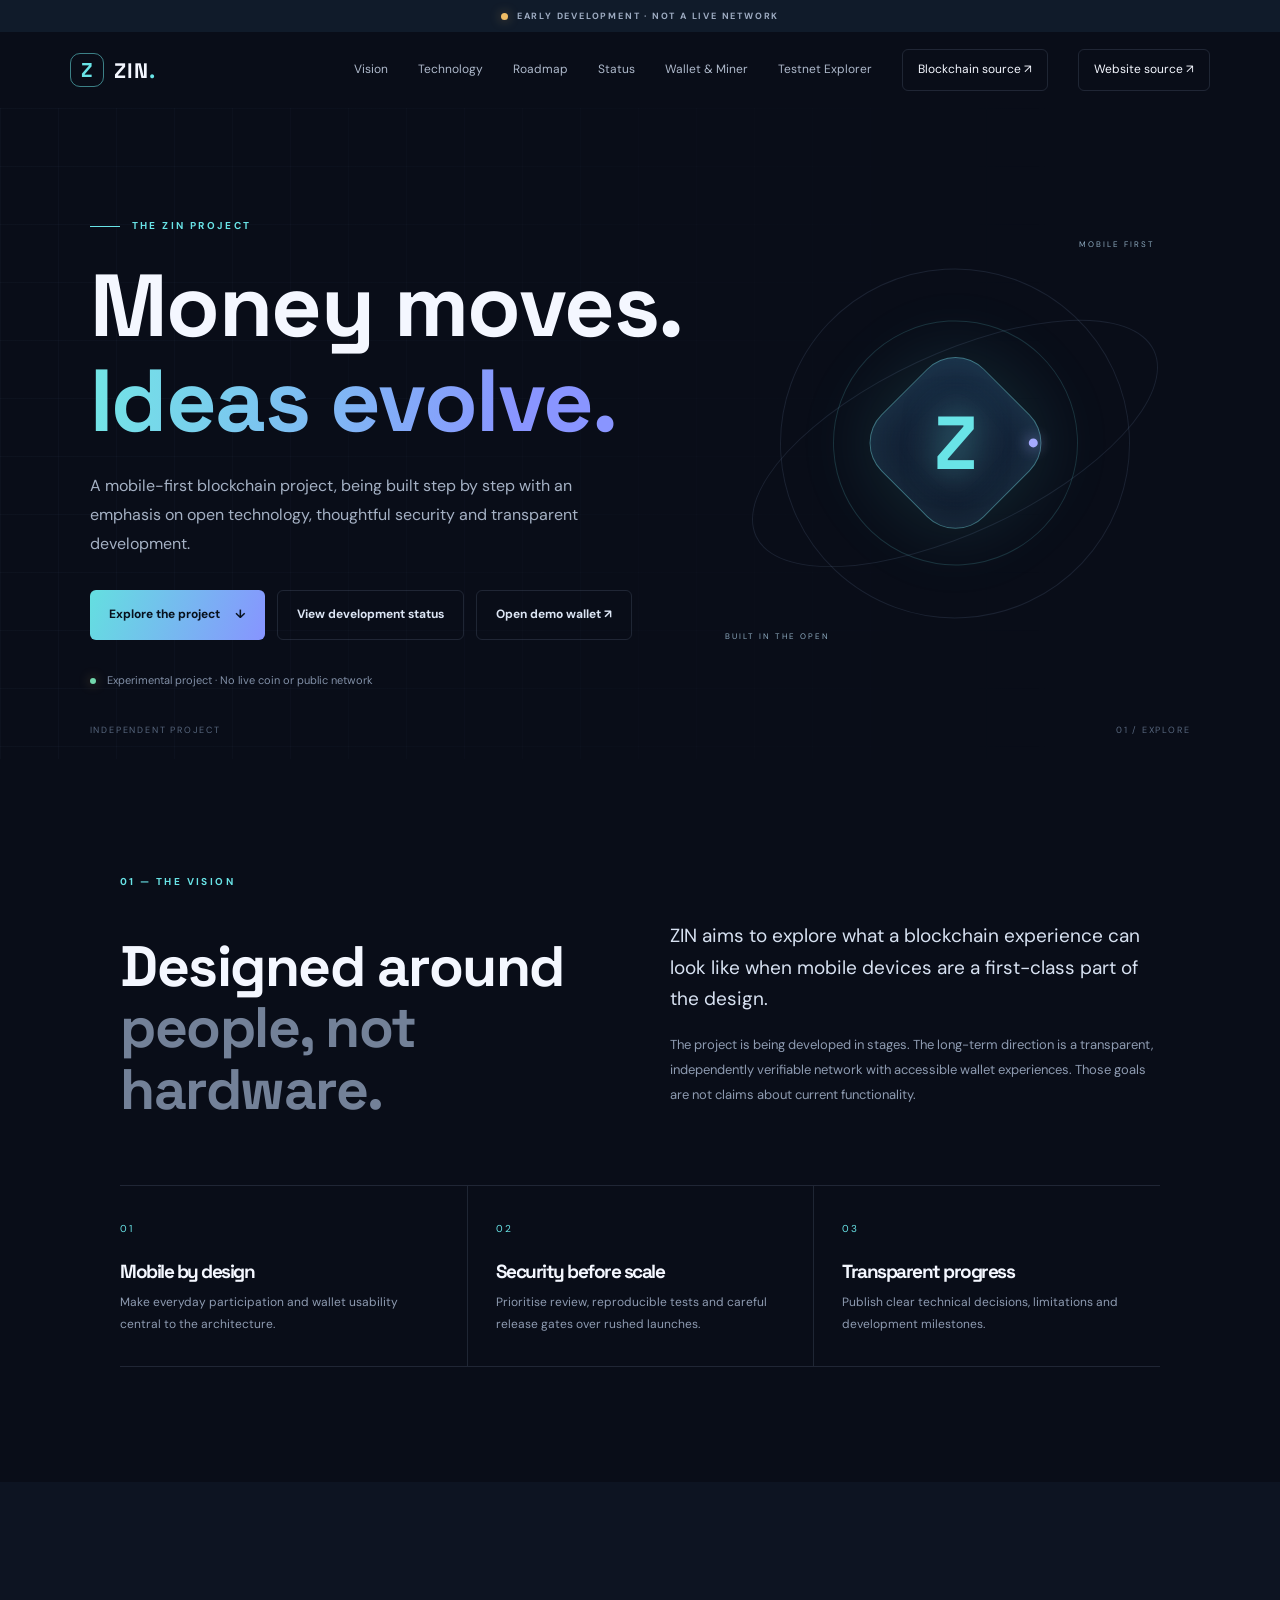
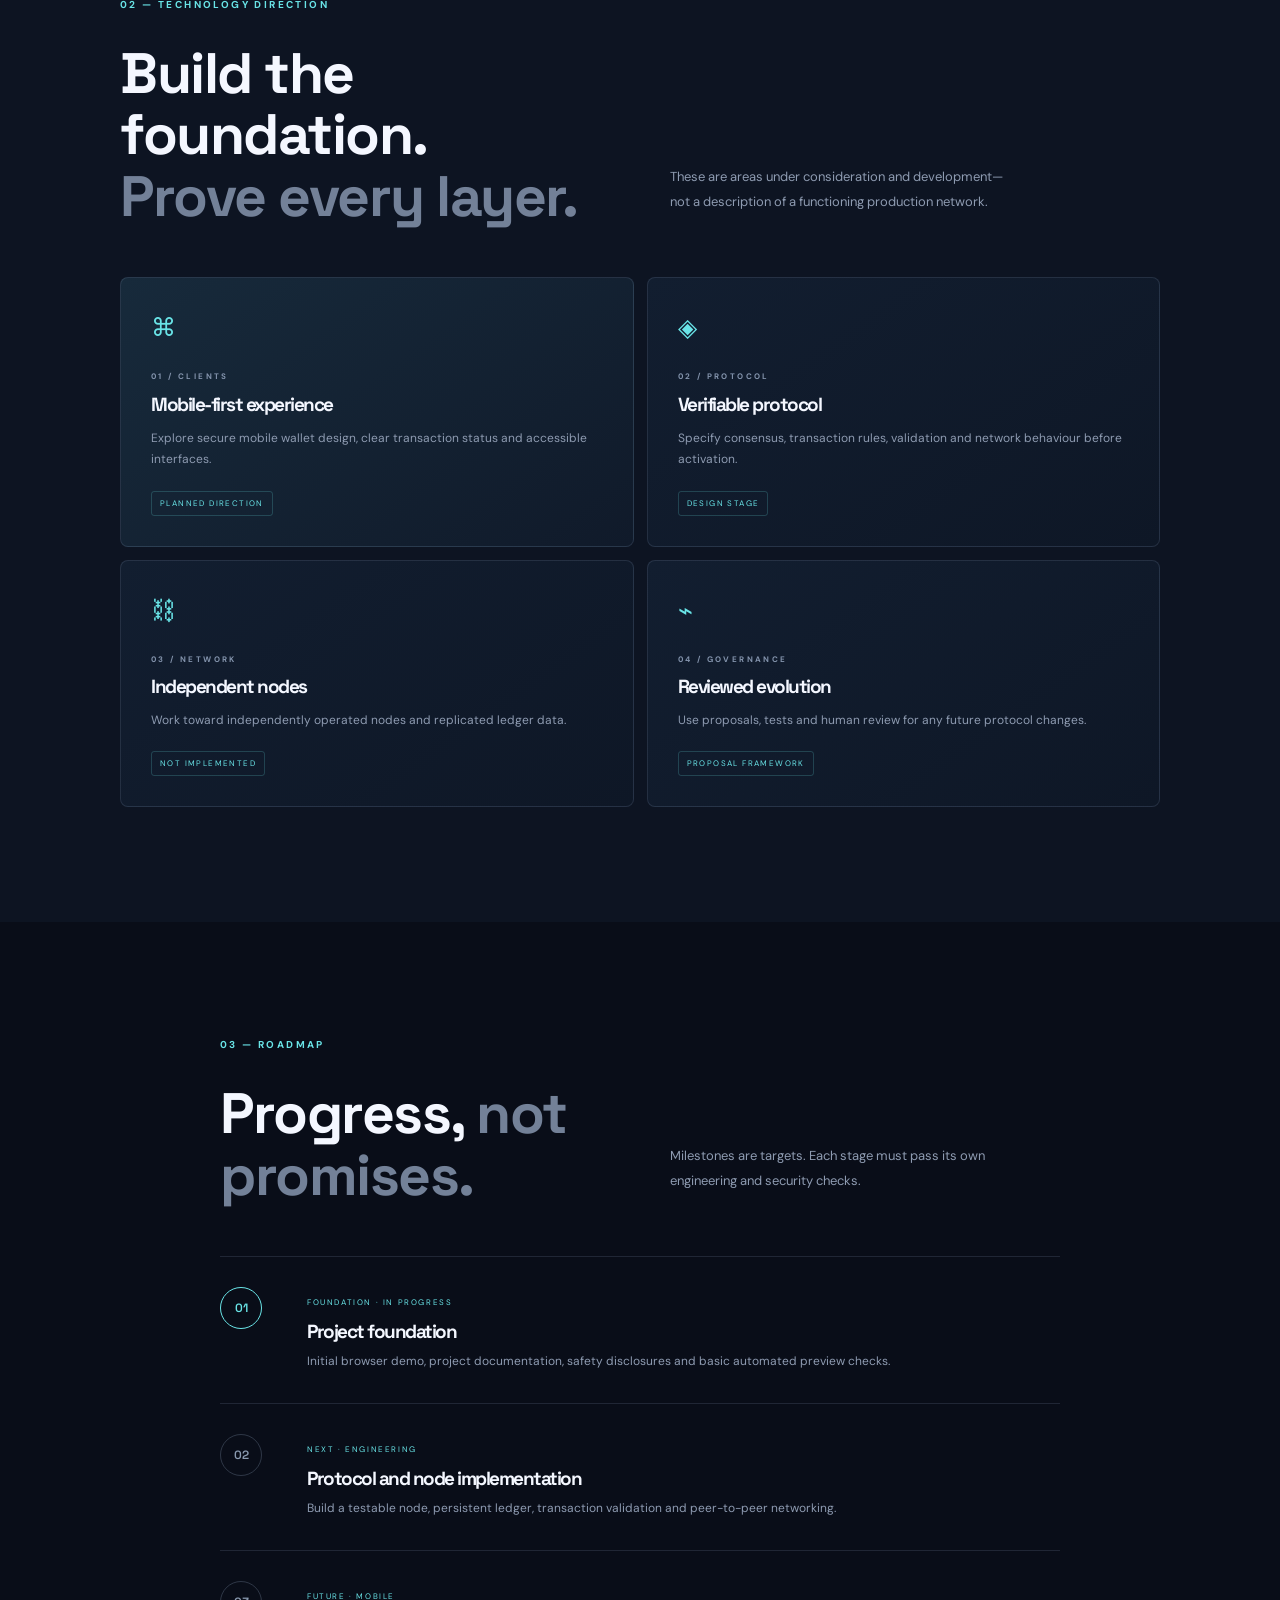
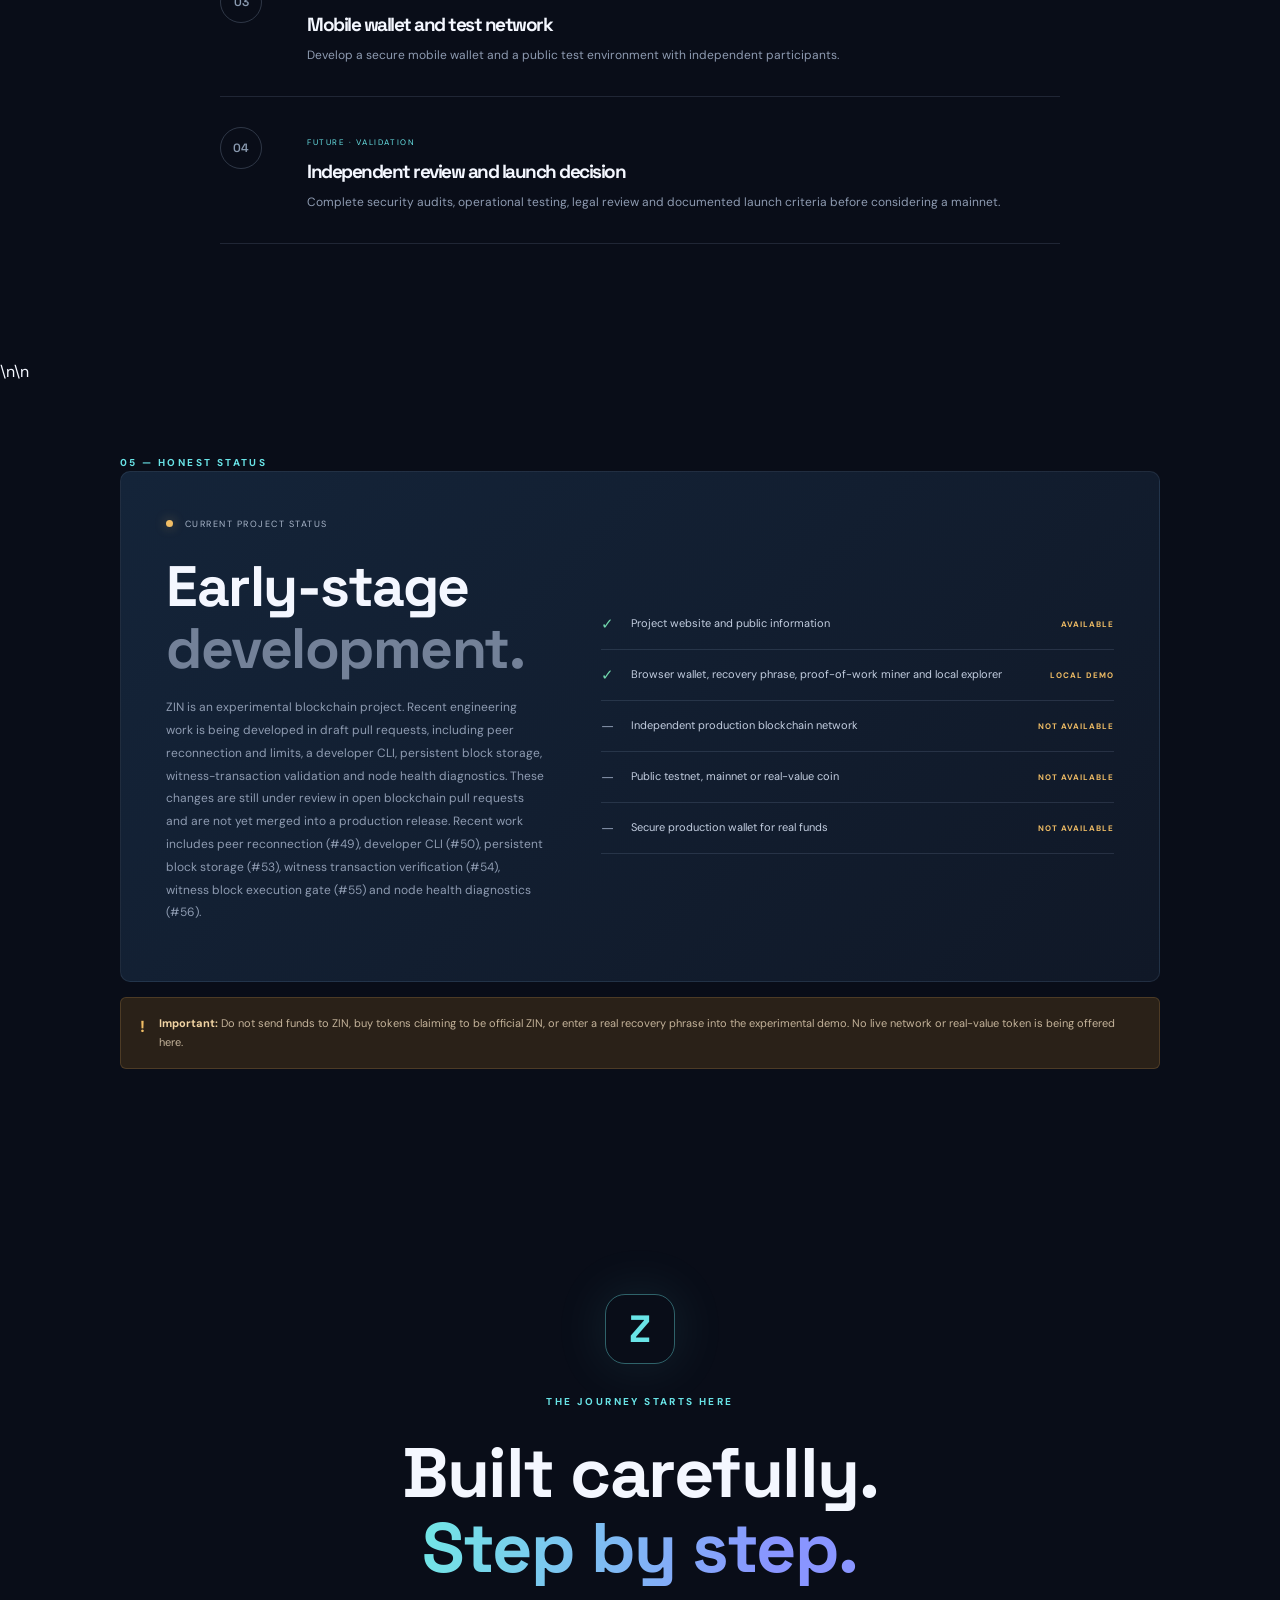
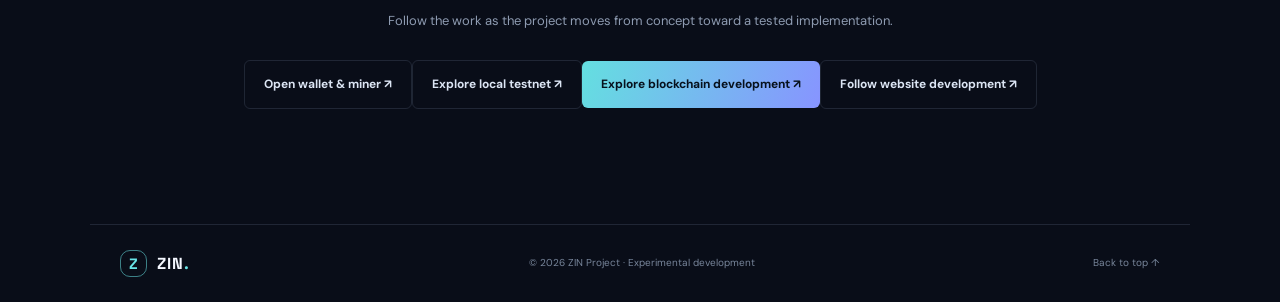
==== commit 27cb5cca: "Add wallet miner and explorer links to homepage" ====
--- a/index.html
+++ b/index.html
@@ -36,7 +36,7 @@
     <a class="brand" href="#home" aria-label="ZIN home"><span class="brand-mark">Z</span><span>ZIN<span class="brand-dot">.</span></span></a>
     <button class="menu-toggle" aria-label="Toggle navigation" aria-expanded="false">☰</button>
     <nav class="nav" aria-label="Main navigation">
-      <a href="#vision">Vision</a><a href="#technology">Technology</a><a href="#roadmap">Roadmap</a><a href="#status">Status</a><a href="wallet.html">Wallet</a><a href="explorer.html">Testnet Explorer</a>
+      <a href="#vision">Vision</a><a href="#technology">Technology</a><a href="#roadmap">Roadmap</a><a href="#status">Status</a><a href="wallet.html">Wallet & Miner</a><a href="testnet.html">Testnet Explorer</a>
       <a class="nav-cta" href="https://github.com/selvaganapathir/zin-blockchain" target="_blank" rel="noopener">Blockchain source ↗</a><a class="nav-cta" href="https://github.com/selvaganapathir/Zin-website" target="_blank" rel="noopener">Website source ↗</a>
     </nav>
   </header>
@@ -48,7 +48,7 @@
         <div class="eyebrow"><span class="eyebrow-line"></span> THE ZIN PROJECT</div>
         <h1>Money moves.<br><span class="gradient-text">Ideas evolve.</span></h1>
         <p class="hero-copy">A mobile-first blockchain project, being built step by step with an emphasis on open technology, thoughtful security and transparent development.</p>
-        <div class="hero-actions"><a class="button button-primary" href="#vision">Explore the project <span>↓</span></a><a class="button button-ghost" href="#status">View development status</a><a class="button button-ghost" href="wallet.html">Open demo wallet ↗</a><a class="button button-ghost" href="explorer.html">Explore testnet ↗</a></div>
+        <div class="hero-actions"><a class="button button-primary" href="#vision">Explore the project <span>↓</span></a><a class="button button-ghost" href="#status">View development status</a><a class="button button-ghost" href="wallet.html">Open demo wallet ↗</a></div>
         <div class="hero-note"><span class="status-dot"></span> Experimental project · No live coin or public network</div>
       </div>
       <div class="hero-art" aria-hidden="true">
@@ -91,11 +91,11 @@
       </div>
     </section>\n\n    <section class="status-section section" id="status">
       <div class="section-kicker">05 — HONEST STATUS</div>
-      <div class="status-panel"><div><div class="status-label"><span class="status-dot"></span> CURRENT PROJECT STATUS</div><h2>Early-stage<br><span class="muted">development.</span></h2><p>ZIN is an experimental blockchain project. Recent engineering work is being developed in draft pull requests, including peer reconnection and limits, a developer CLI, persistent block storage, witness-transaction validation and node health diagnostics. These changes are still under review in <a href="https://github.com/selvaganapathir/zin-blockchain/pulls" target="_blank" rel="noopener">open blockchain pull requests</a> and are not yet merged into a production release. Recent work includes <a href="https://github.com/selvaganapathir/zin-blockchain/pull/49">peer reconnection (#49)</a>, <a href="https://github.com/selvaganapathir/zin-blockchain/pull/50">developer CLI (#50)</a>, <a href="https://github.com/selvaganapathir/zin-blockchain/pull/53">persistent block storage (#53)</a>, <a href="https://github.com/selvaganapathir/zin-blockchain/pull/54">witness transaction verification (#54)</a>, <a href="https://github.com/selvaganapathir/zin-blockchain/pull/55">witness block execution gate (#55)</a> and <a href="https://github.com/selvaganapathir/zin-blockchain/pull/56">node health diagnostics (#56)</a>.</p></div><div class="status-list"><div><span class="status-icon yes">✓</span><span>Project website and public information</span><b>AVAILABLE</b></div><div><span class="status-icon yes">✓</span><span>Experimental browser demo and wallet simulation</span><b>DEMO ONLY</b></div><div><span class="status-icon no">—</span><span>Independent production blockchain network</span><b>NOT AVAILABLE</b></div><div><span class="status-icon no">—</span><span>Public testnet, mainnet or real-value coin</span><b>NOT AVAILABLE</b></div><div><span class="status-icon no">—</span><span>Secure production wallet for real funds</span><b>NOT AVAILABLE</b></div></div></div>
+      <div class="status-panel"><div><div class="status-label"><span class="status-dot"></span> CURRENT PROJECT STATUS</div><h2>Early-stage<br><span class="muted">development.</span></h2><p>ZIN is an experimental blockchain project. Recent engineering work is being developed in draft pull requests, including peer reconnection and limits, a developer CLI, persistent block storage, witness-transaction validation and node health diagnostics. These changes are still under review in <a href="https://github.com/selvaganapathir/zin-blockchain/pulls" target="_blank" rel="noopener">open blockchain pull requests</a> and are not yet merged into a production release. Recent work includes <a href="https://github.com/selvaganapathir/zin-blockchain/pull/49">peer reconnection (#49)</a>, <a href="https://github.com/selvaganapathir/zin-blockchain/pull/50">developer CLI (#50)</a>, <a href="https://github.com/selvaganapathir/zin-blockchain/pull/53">persistent block storage (#53)</a>, <a href="https://github.com/selvaganapathir/zin-blockchain/pull/54">witness transaction verification (#54)</a>, <a href="https://github.com/selvaganapathir/zin-blockchain/pull/55">witness block execution gate (#55)</a> and <a href="https://github.com/selvaganapathir/zin-blockchain/pull/56">node health diagnostics (#56)</a>.</p></div><div class="status-list"><div><span class="status-icon yes">✓</span><span>Project website and public information</span><b>AVAILABLE</b></div><div><span class="status-icon yes">✓</span><span>Browser wallet, recovery phrase, proof-of-work miner and local explorer</span><b>LOCAL DEMO</b></div><div><span class="status-icon no">—</span><span>Independent production blockchain network</span><b>NOT AVAILABLE</b></div><div><span class="status-icon no">—</span><span>Public testnet, mainnet or real-value coin</span><b>NOT AVAILABLE</b></div><div><span class="status-icon no">—</span><span>Secure production wallet for real funds</span><b>NOT AVAILABLE</b></div></div></div>
       <div class="warning"><span>!</span><p><strong>Important:</strong> Do not send funds to ZIN, buy tokens claiming to be official ZIN, or enter a real recovery phrase into the experimental demo. No live network or real-value token is being offered here.</p></div>
     </section>
 
-    <section class="closing section"><div class="closing-orb">Z</div><div class="section-kicker">THE JOURNEY STARTS HERE</div><h2>Built carefully.<br><span class="gradient-text">Step by step.</span></h2><p>Follow the work as the project moves from concept toward a tested implementation.</p><a class="button button-primary" href="https://github.com/selvaganapathir/zin-blockchain" target="_blank" rel="noopener">Explore blockchain development ↗</a><a class="button button-ghost" href="https://github.com/selvaganapathir/Zin-website" target="_blank" rel="noopener">Follow website development ↗</a></section>
+    <section class="closing section"><div class="closing-orb">Z</div><div class="section-kicker">THE JOURNEY STARTS HERE</div><h2>Built carefully.<br><span class="gradient-text">Step by step.</span></h2><p>Follow the work as the project moves from concept toward a tested implementation.</p><a class="button button-ghost" href="wallet.html">Open wallet & miner ↗</a><a class="button button-ghost" href="testnet.html">Explore local testnet ↗</a><a class="button button-primary" href="https://github.com/selvaganapathir/zin-blockchain" target="_blank" rel="noopener">Explore blockchain development ↗</a><a class="button button-ghost" href="https://github.com/selvaganapathir/Zin-website" target="_blank" rel="noopener">Follow website development ↗</a></section>
   </main>
   <footer class="footer"><a class="brand" href="#home"><span class="brand-mark">Z</span><span>ZIN<span class="brand-dot">.</span></span></a><span>© <span id="year"></span> ZIN Project · Experimental development</span><a href="#home">Back to top ↑</a></footer>
   <script src="script.js"></script>
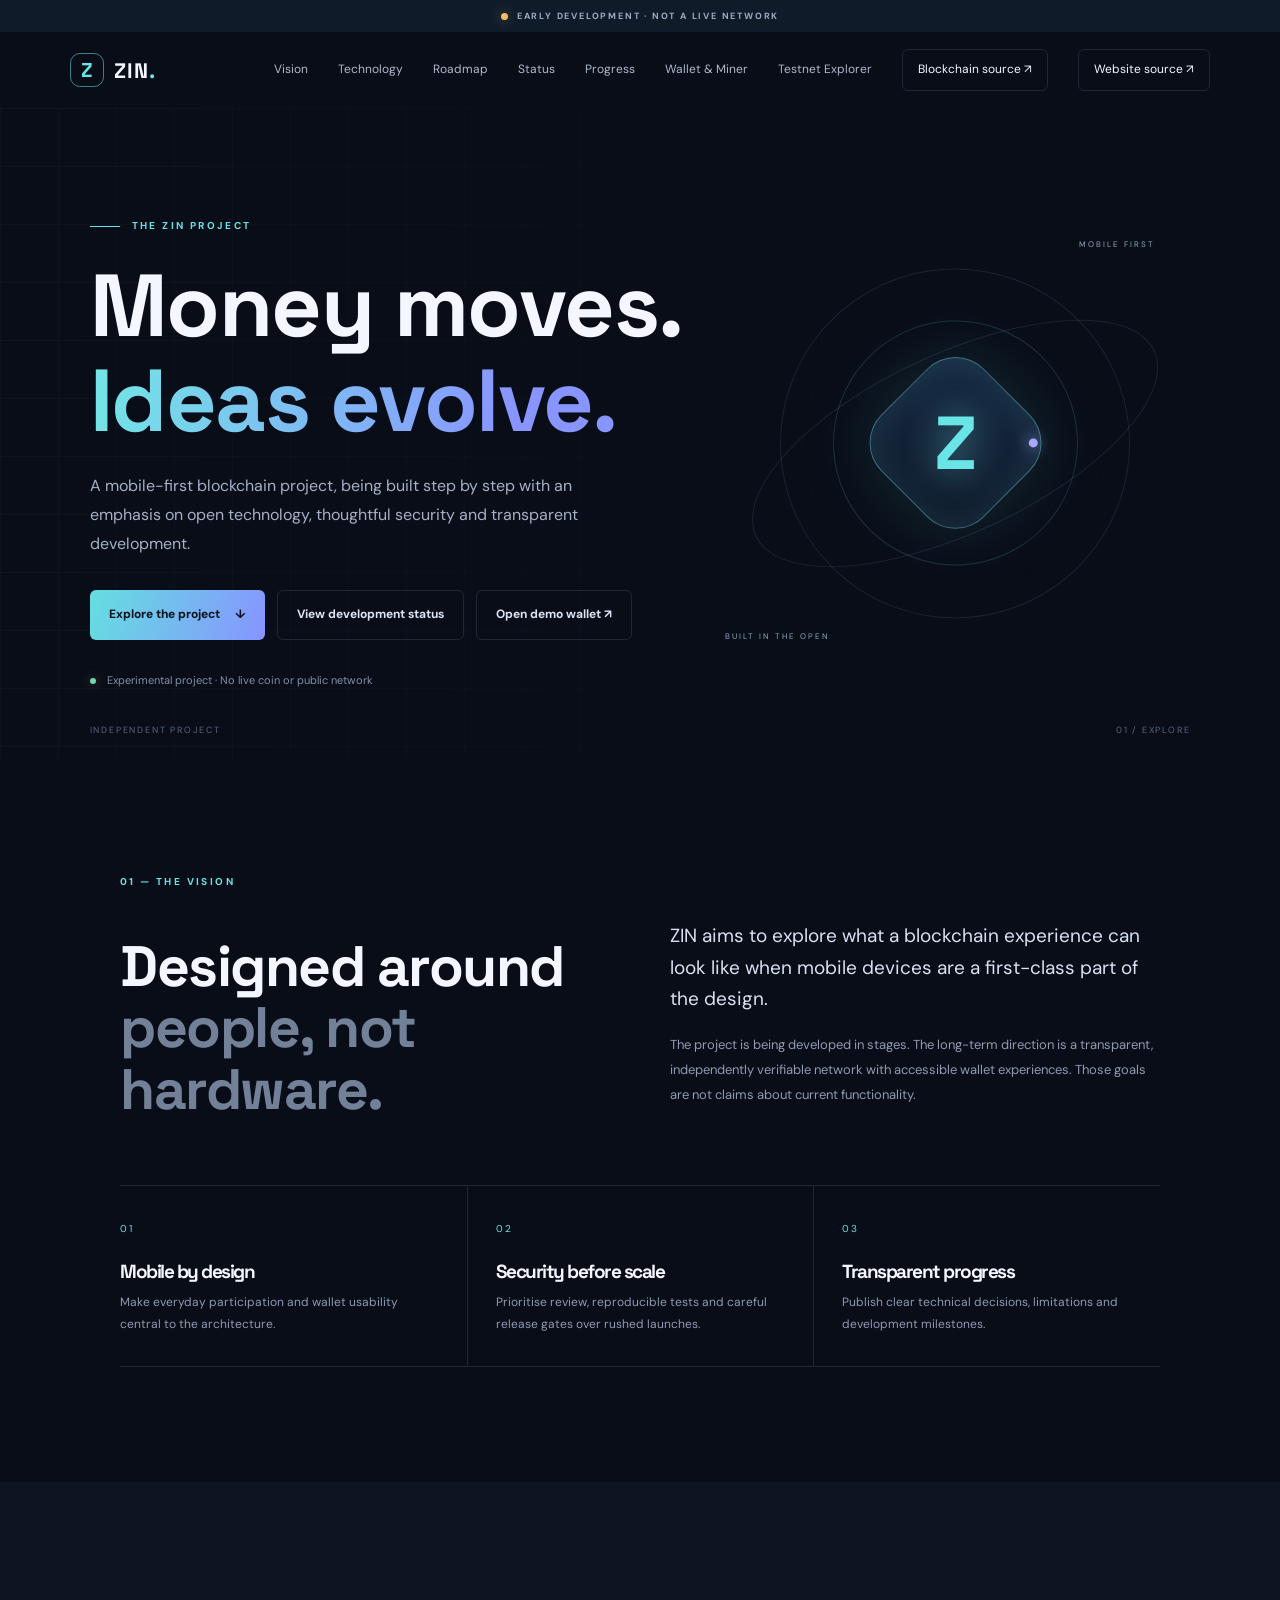
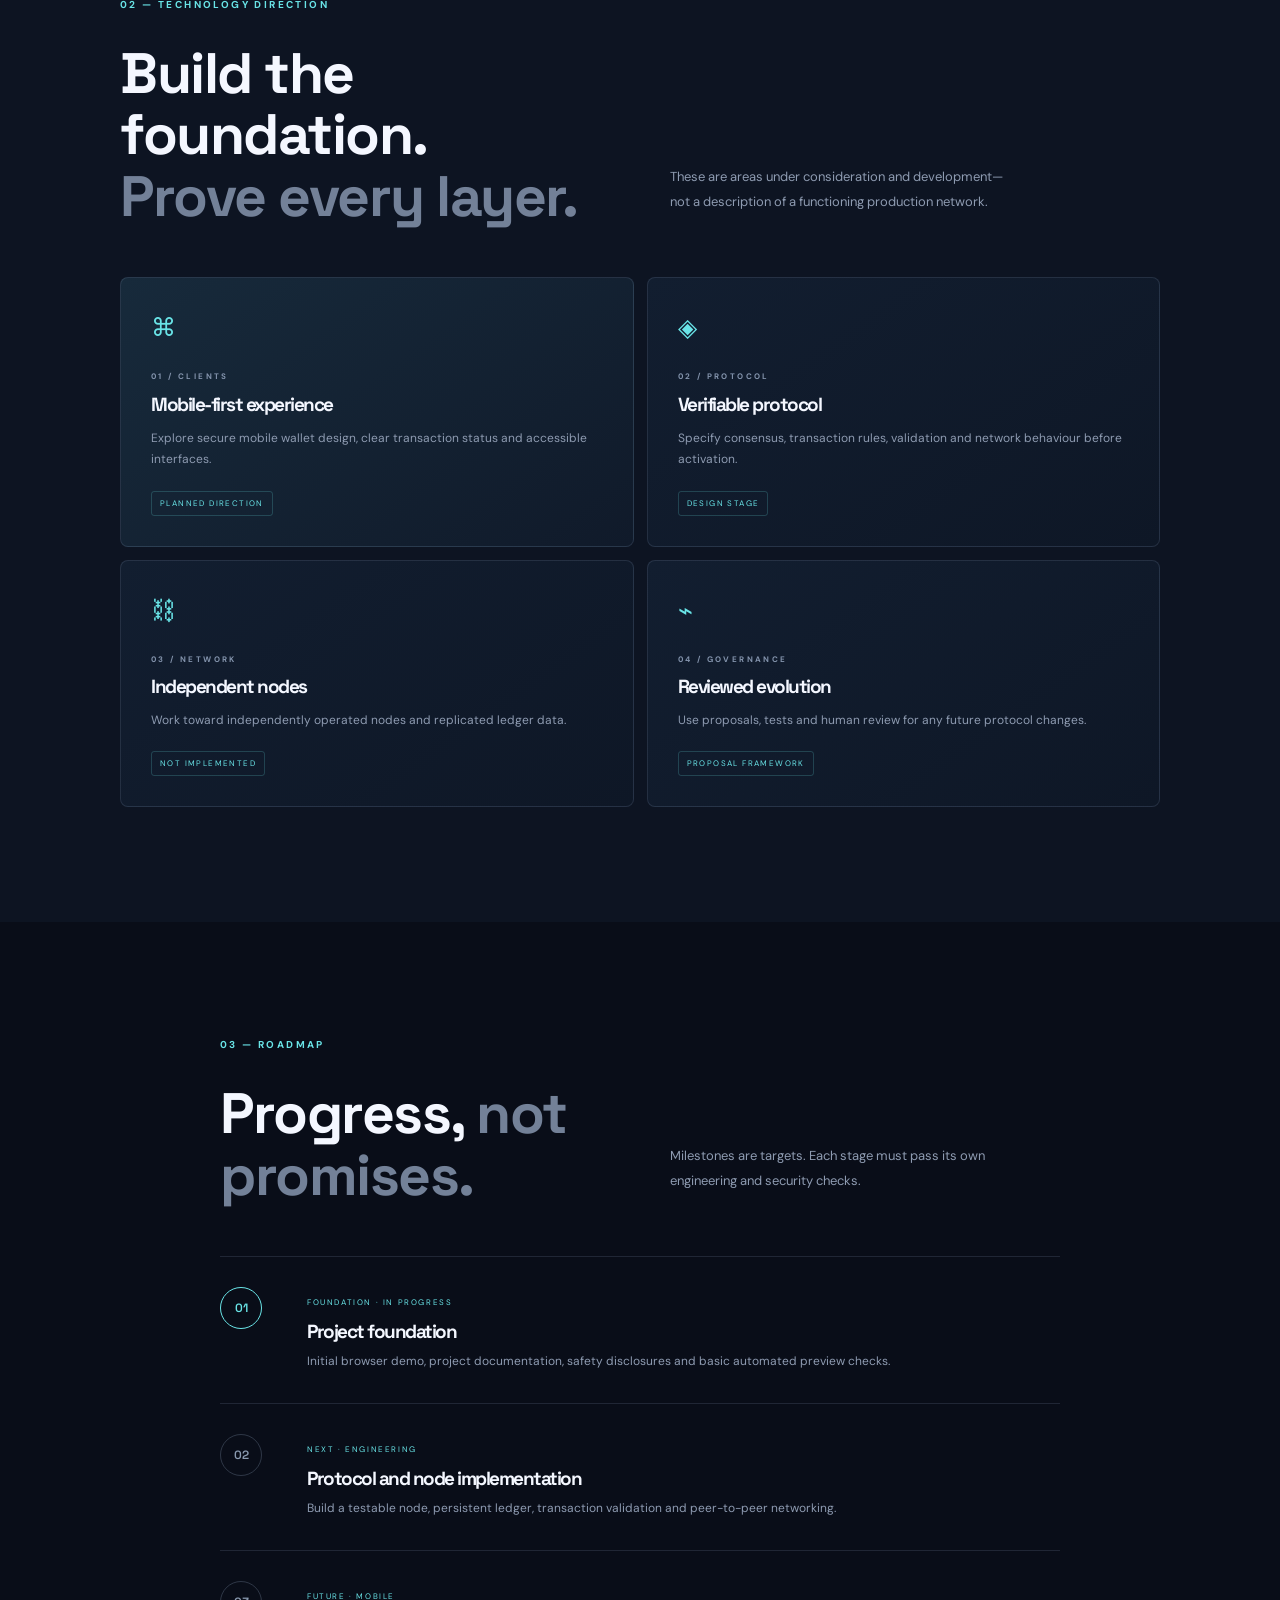
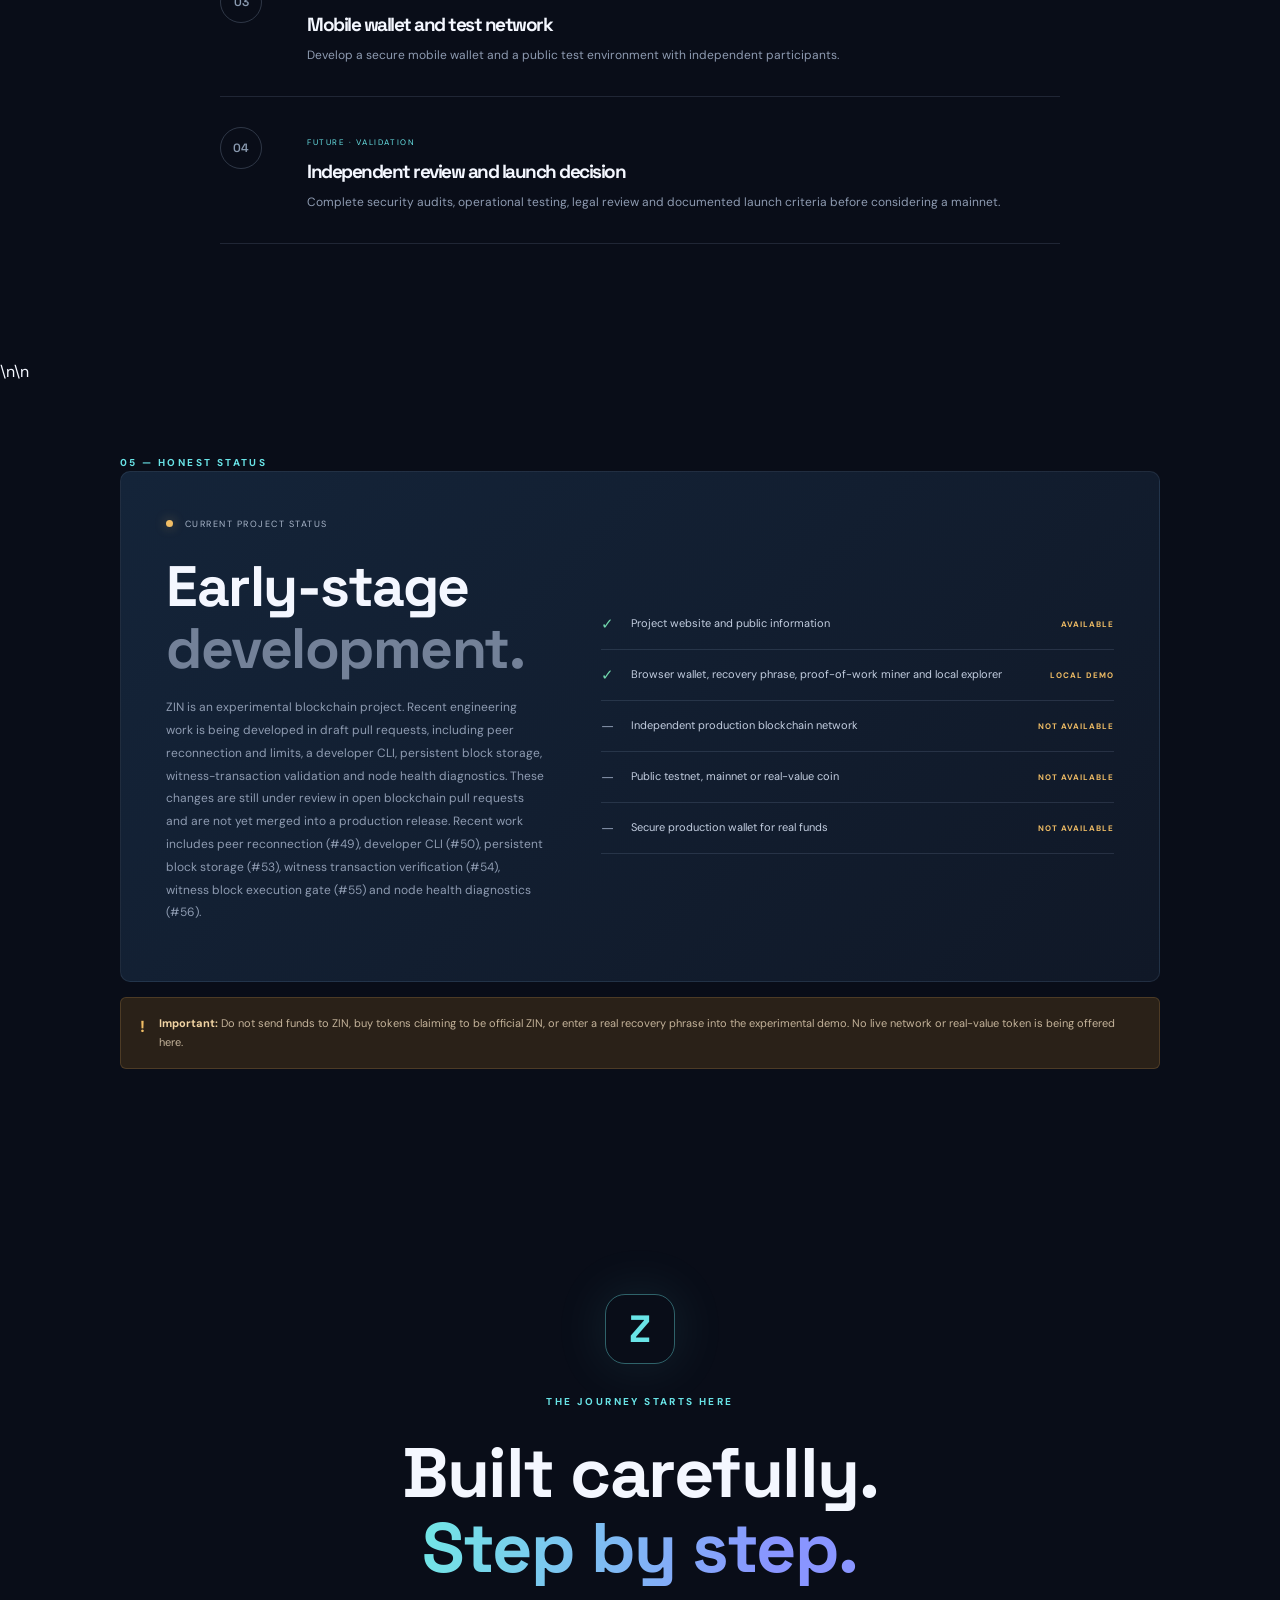
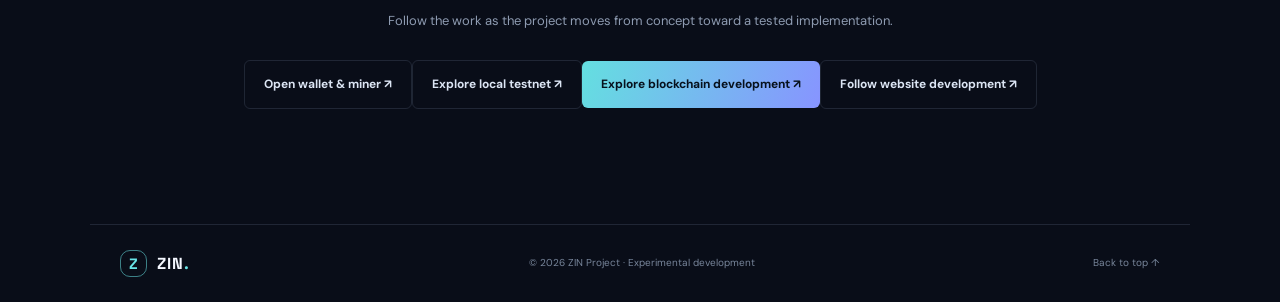
==== commit 0837d0c5: "Link the engineering progress page from main navigation" ====
--- a/index.html
+++ b/index.html
@@ -36,7 +36,7 @@
     <a class="brand" href="#home" aria-label="ZIN home"><span class="brand-mark">Z</span><span>ZIN<span class="brand-dot">.</span></span></a>
     <button class="menu-toggle" aria-label="Toggle navigation" aria-expanded="false">☰</button>
     <nav class="nav" aria-label="Main navigation">
-      <a href="#vision">Vision</a><a href="#technology">Technology</a><a href="#roadmap">Roadmap</a><a href="#status">Status</a><a href="wallet.html">Wallet & Miner</a><a href="testnet.html">Testnet Explorer</a>
+      <a href="#vision">Vision</a><a href="#technology">Technology</a><a href="#roadmap">Roadmap</a><a href="#status">Status</a><a href="progress.html">Progress</a><a href="wallet.html">Wallet & Miner</a><a href="testnet.html">Testnet Explorer</a>
       <a class="nav-cta" href="https://github.com/selvaganapathir/zin-blockchain" target="_blank" rel="noopener">Blockchain source ↗</a><a class="nav-cta" href="https://github.com/selvaganapathir/Zin-website" target="_blank" rel="noopener">Website source ↗</a>
     </nav>
   </header>
